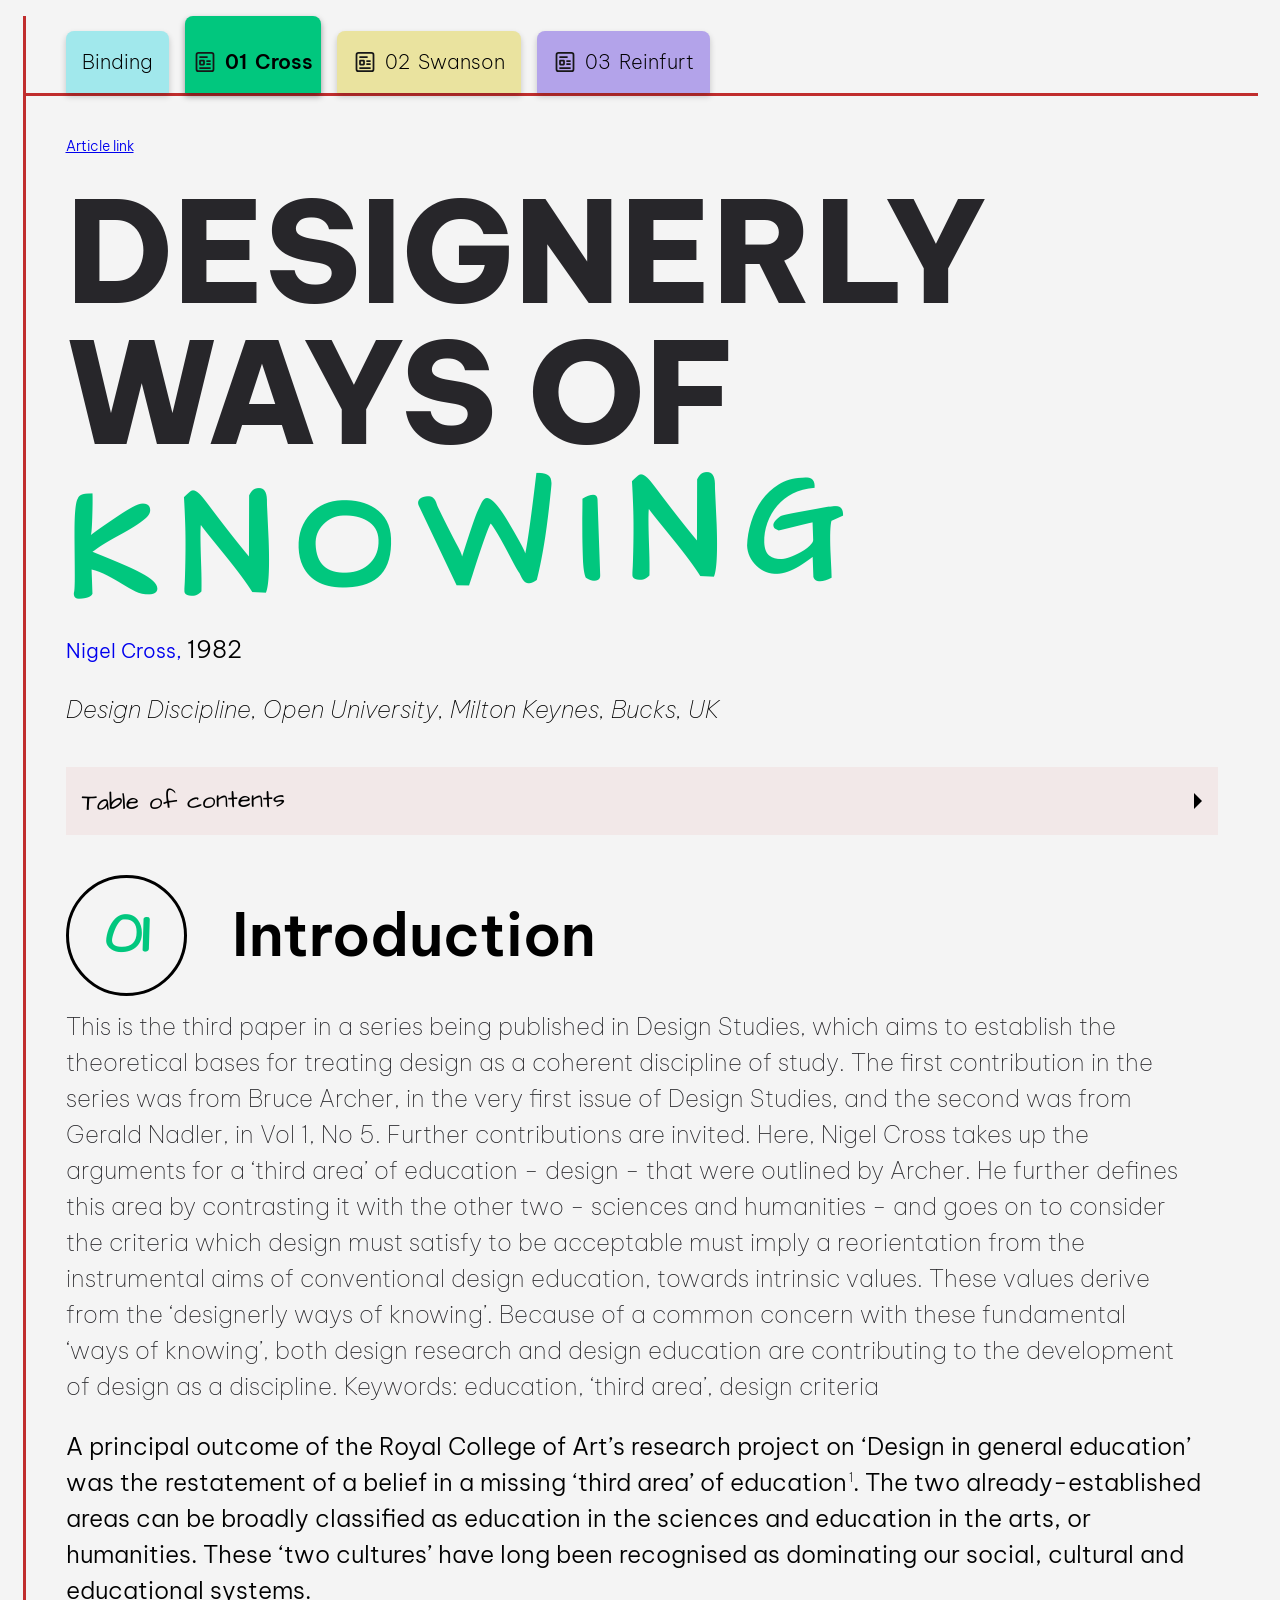
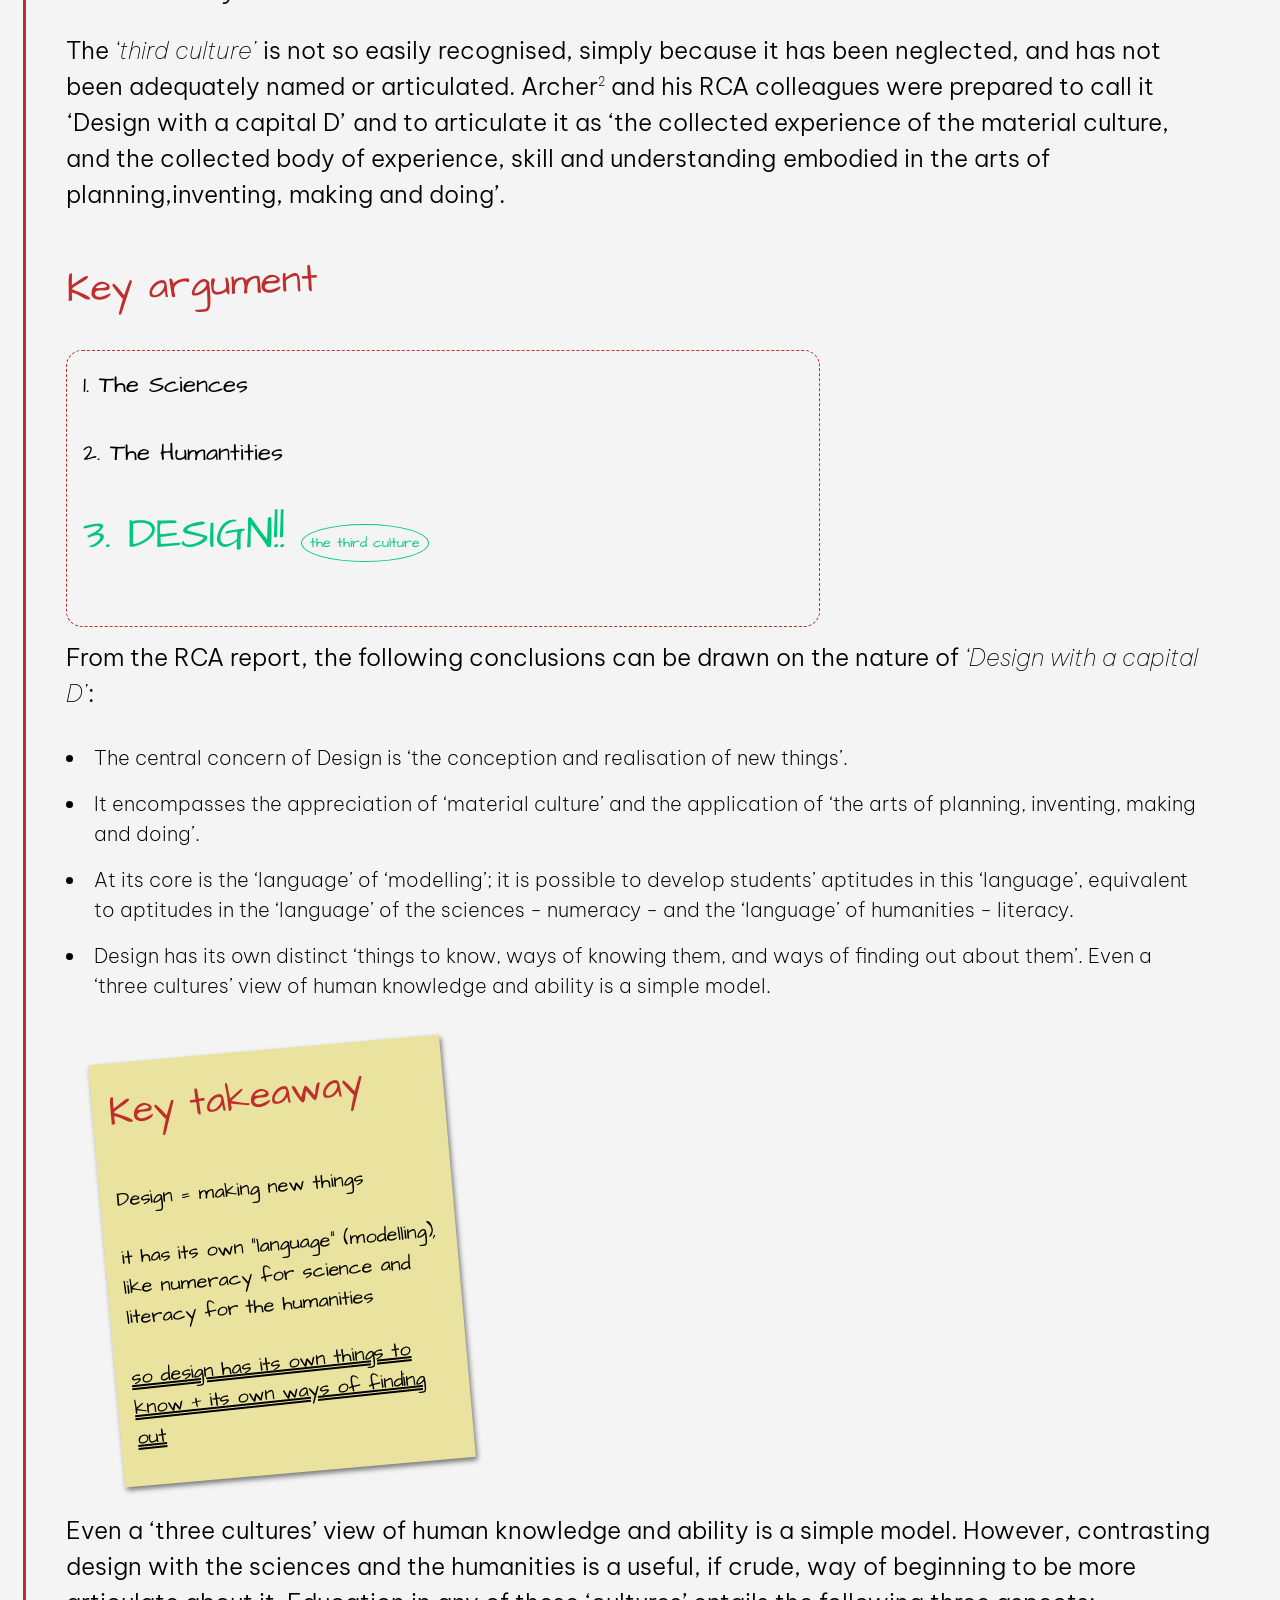
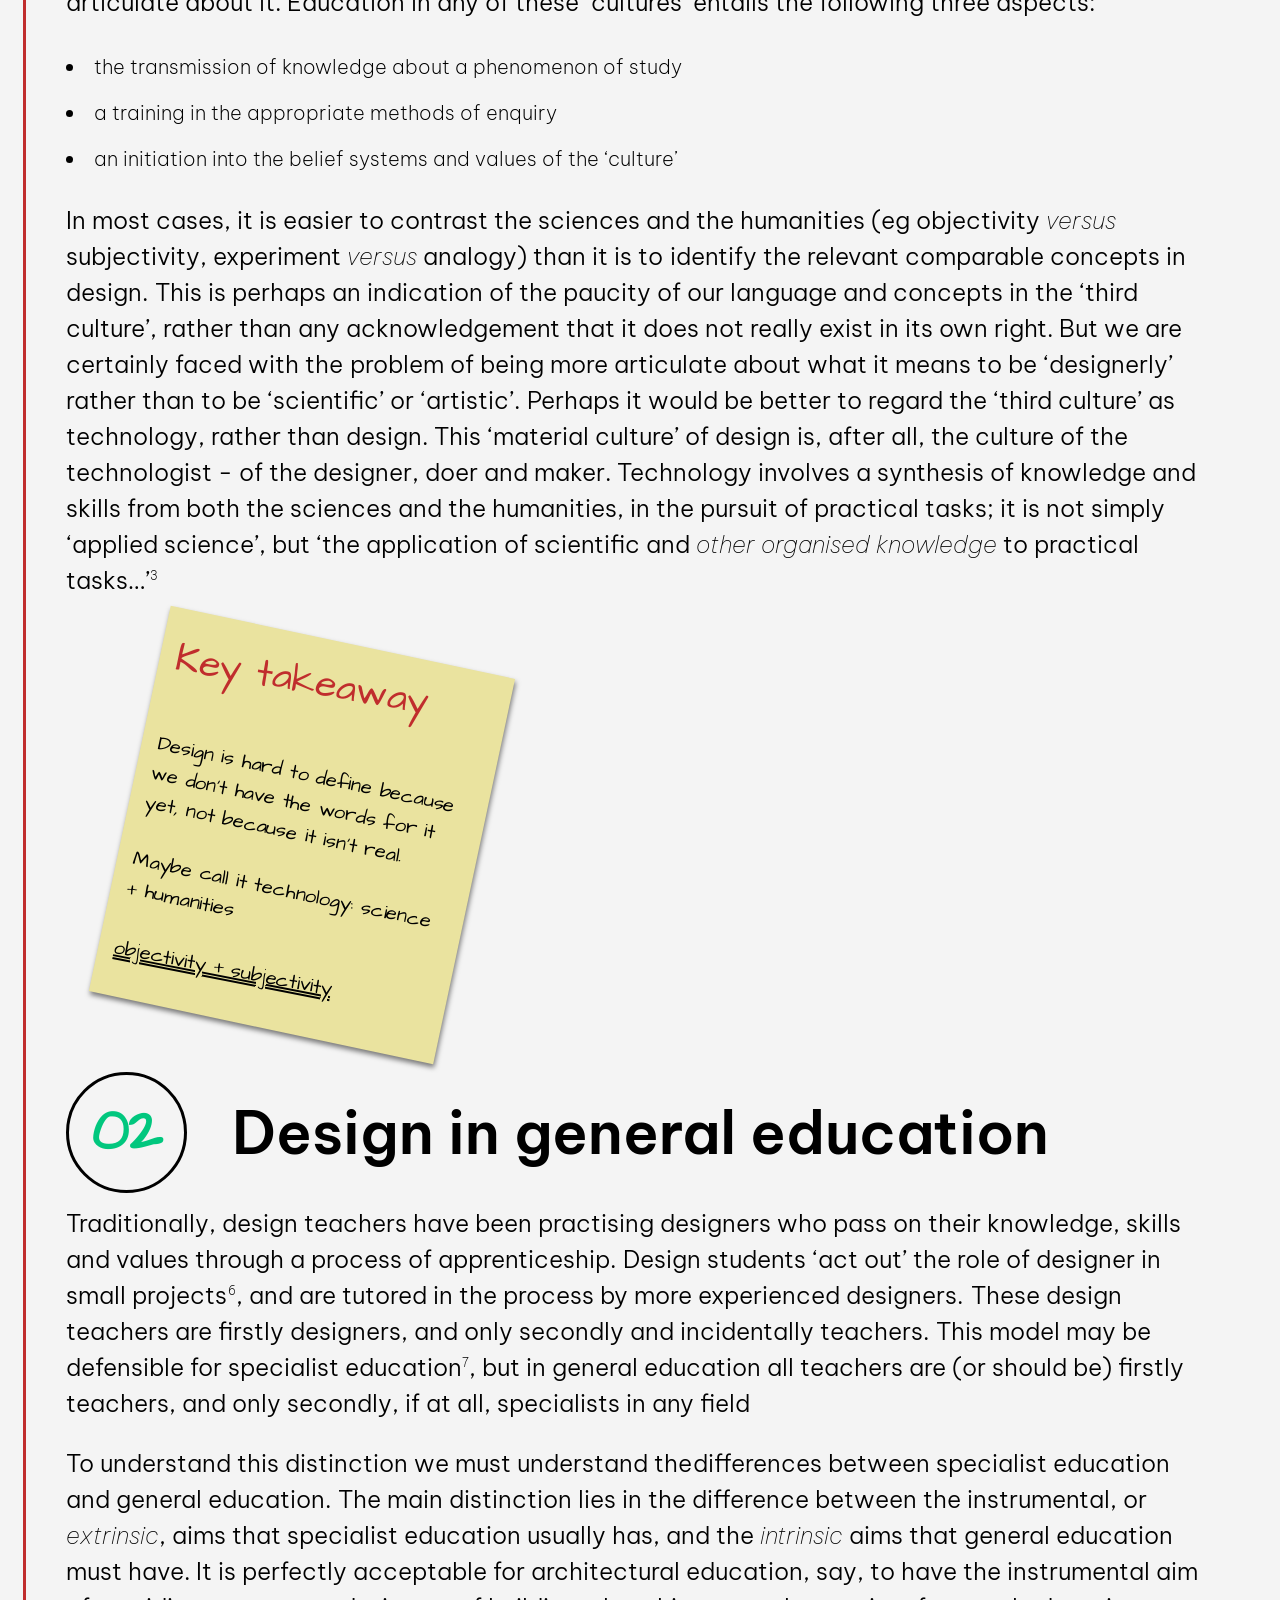
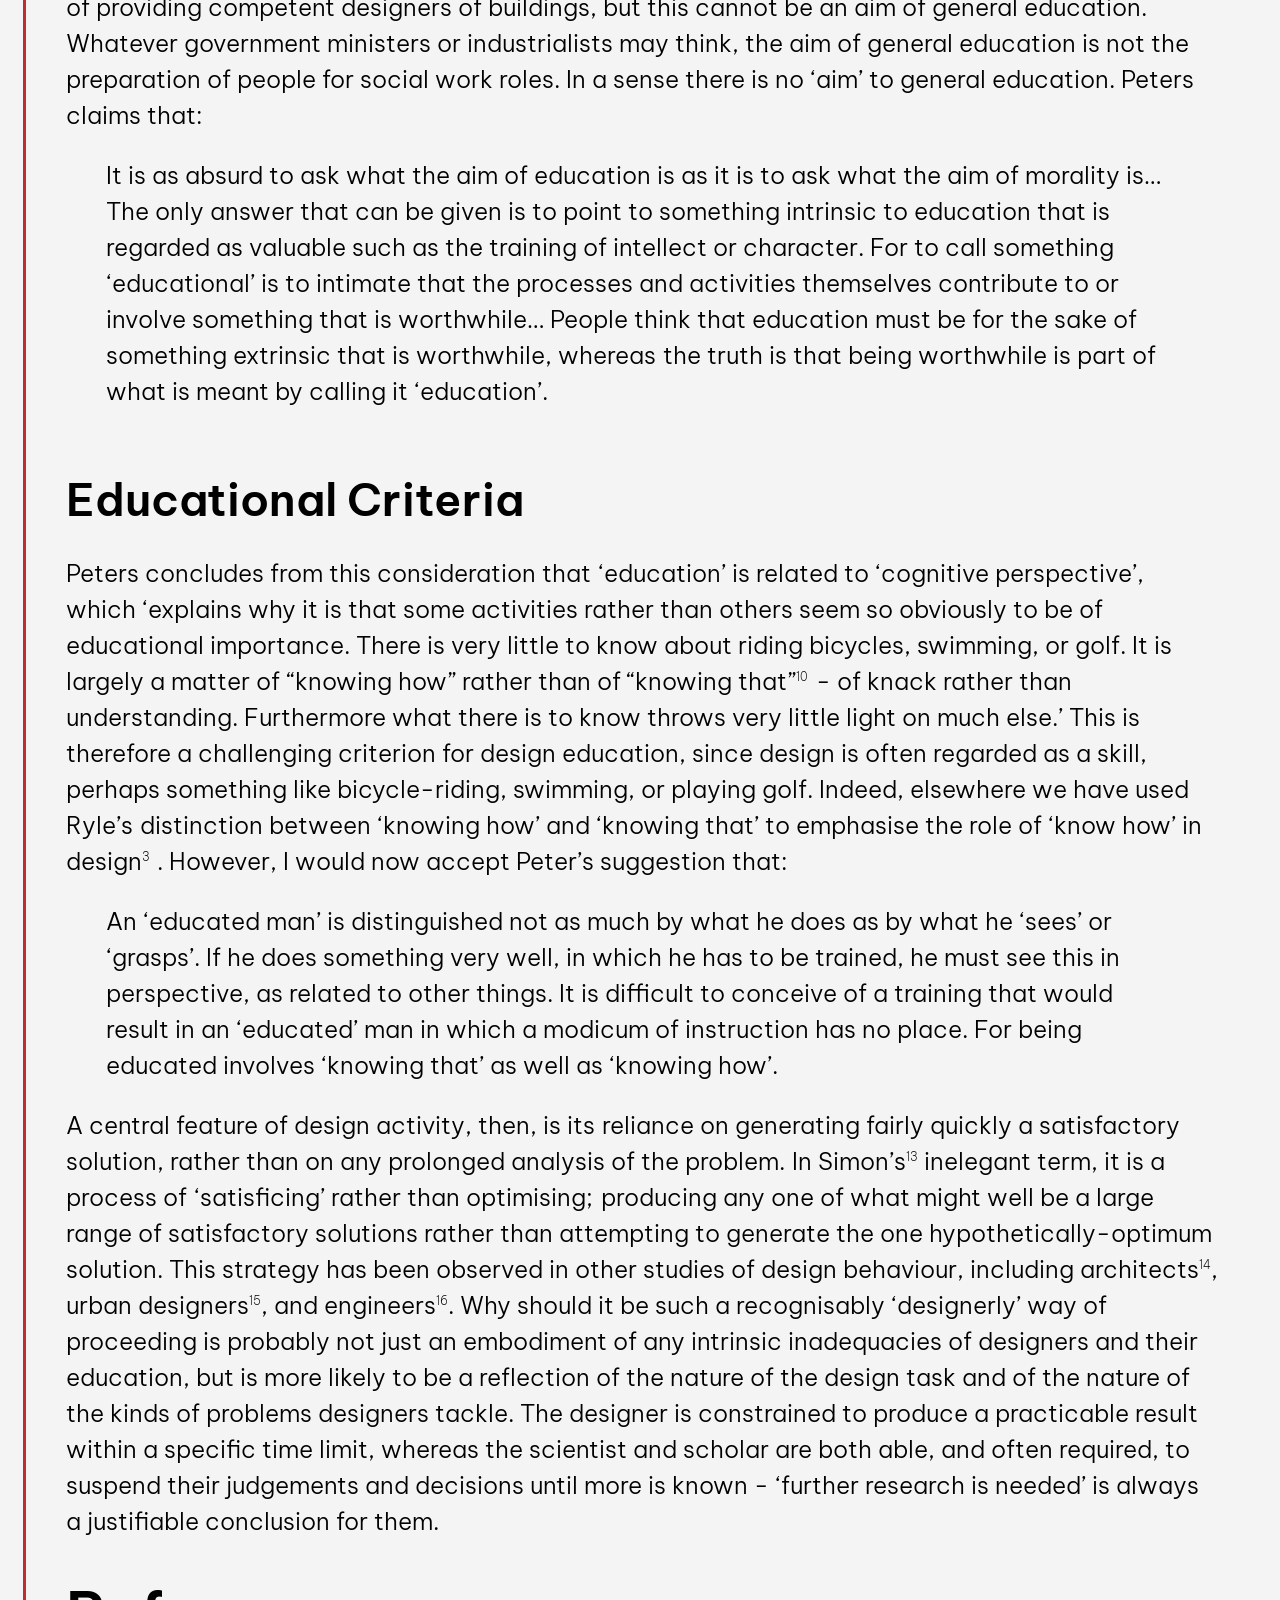
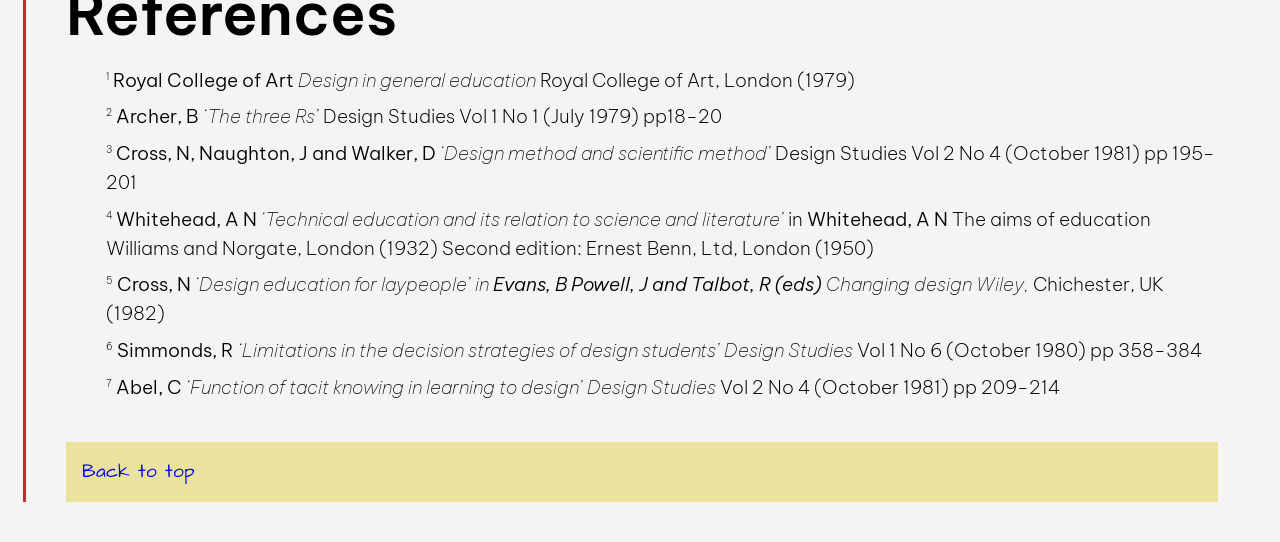
==== a1-cross/index.html @ 9b175c78 "Added various angles of stickynotes" ====
<!DOCTYPE html>
<html>
	<head>
		<title>My direction 1 sketch</title>
		<meta charset="UTF-8">
		<meta name="viewport" content="width=device-width, initial-scale=1">
		<style>
			@import '../styles/reset.css' layer(reset);
			@import '../styles/common.css' layer(common);
			@import 'style.css' layer(page);
		</style>

		<link rel="preconnect" href="https://fonts.googleapis.com">
		<link rel="preconnect" href="https://fonts.gstatic.com" crossorigin>
		<link href="https://fonts.googleapis.com/css2?family=Annie+Use+Your+Telescope&family=Anton&family=Architects+Daughter&family=Be+Vietnam+Pro:ital,wght@0,100;0,200;0,300;0,400;0,500;0,600;0,700;0,800;0,900;1,100;1,200;1,300;1,400;1,500;1,600;1,700;1,800;1,900&family=Bricolage+Grotesque:opsz,wght@12..96,200..800&family=DM+Sans:ital,opsz,wght@0,9..40,100..1000;1,9..40,100..1000&family=Fjalla+One&family=Jost:ital,wght@0,100..900;1,100..900&family=Kalam:wght@300;400;700&family=Lora:ital,wght@0,400..700;1,400..700&family=Merriweather:ital,opsz,wght@0,18..144,300..900;1,18..144,300..900&family=Montserrat:ital,wght@0,100..900;1,100..900&family=Oswald:wght@200..700&family=Permanent+Marker&family=Playwrite+CU+Guides&family=Raleway:ital,wght@0,100..900;1,100..900&family=Roboto+Condensed:ital,wght@0,100..900;1,100..900&family=Roboto:ital,wght@0,100..900;1,100..900&display=swap" rel="stylesheet">
	</head>
	<body>
		<div class="holes">
			<span class="oval"></span>
			<span></span>
			<span></span>
			<span></span>
			<span></span>
			<span class="oval"></span>
			<span></span>
			<span></span>
			<span></span>
			<span></span>
			<span class="oval"></span>
			<span></span>
			<span></span>
			<span></span>
			<span></span>
			<span class="oval"></span>
			<span></span>
			<span></span>
			<span></span>
			<span></span>
			<span class="oval"></span>
			<span></span>
			<span></span>
			<span></span>
			<span></span>
			<span class="oval"></span>
			<span></span>
			<span></span>
			<span></span>
			<span></span>
			<span class="oval"></span>
		</div>
		<nav class="articles">
			<ol>
				<li>
					<a href="../index.html" class="home-tab">Binding</a>
				</li>
				<li>
					<a href="../a1-cross/index.html" class="current">
						<img class="icon" src="images/article.svg">
						<span class="tab-number">01</span>
						<span class="tab-author">Cross</span>
					</a>
				</li>
				<li>
					<a href="../a2-swanson/index.html">
						<img class="icon" src="images/article.svg">
						<span class="tab-number">02</span>
						<span class="tab-author">Swanson</span>
					</a>
				</li>
				<li>
					<a href="../a3-reinfurt/index.html">
						<img class="icon" src="images/article.svg">
						<span class="tab-number">03</span>
						<span class="tab-author">Reinfurt</span>
					</a>
				</li>
			</ol>
		</nav>
				<p>
					<a href="https://readings.design/PDF/cross_1982_designerlywaysofknowing.pdf" class="article">Article link</a>
				</p>

		<article>
			<header>
				<h1>Designerly ways of <span>knowing</span></h1>
				<hgroup>
					<p>
						<a href="https://en.wikipedia.org/wiki/Nigel_Cross" class="author"> Nigel Cross, </a>
						<time datetime="1982">1982</time>
					</p>
					<p>
						<cite class="title">Design Discipline, Open University, Milton Keynes, Bucks, UK</cite>
					</p>
				</hgroup>
			</header>
			<nav>
				<details>
					<summary>
						<p class="tableofcontents">Table of contents</p> <span class="triangle"> </span>
					</summary>
					<ol class="toc">
						<li>
							<li><a href="#introduction">Introduction</a></li>
							<li><a href="#general-education">Design in general education</a></li>
							<li><a href="#knowing">Designerly ways of knowing</a></li>
							<li><a href="#intrinsic">Intrinsic values of design education</a></li>
							<li><a href="#discipline">Designerly as a discipline</a></li>
						</li>
					</ol>
				</details>
			</nav>
			<main>
				<section>
					<div class="section-header">
						<span class="section-number">01</span>
						<h2 id="introduction" >Introduction</h2>
					</div>
						<p class="prologue">This is the third paper in a series being published in Design Studies, which aims to establish the theoretical bases for treating design as a coherent discipline of study. The first contribution in the series was from Bruce Archer, in the very first issue of Design Studies, and the second was from Gerald Nadler, in Vol 1, No 5. Further contributions are invited. Here, Nigel Cross takes up the arguments for a ‘third area’ of education - design - that were outlined by Archer. He further defines this area by contrasting it with the other two - sciences and humanities - and goes on to consider the criteria which design must satisfy to be acceptable must imply a reorientation from the instrumental aims of conventional design education, towards intrinsic values. These values derive from the ‘designerly ways of knowing’. Because of a common concern with these fundamental ‘ways of knowing’, both design research and design education are contributing to the development of design as a discipline. Keywords: education, ‘third area’, design criteria</p>
				</section>
				<section>
					<p>A principal outcome of the Royal College of Art’s research project on ‘Design in general education’ was the <mark>restatement of a belief in a missing ‘third area’ of education</mark><sup>1</sup>. The two already-established areas can be broadly classified as education in the sciences and education in the arts, or humanities. These ‘two cultures’ have long been recognised as dominating our social, cultural and educational systems.</p>
					<p>The <em>‘third culture’</em> is not so easily recognised, simply because it has been neglected, and has not been adequately named or articulated. Archer<sup>2</sup> and his RCA colleagues were prepared to call it <mark>‘Design with a capital D’ </mark> and to articulate it as ‘the collected experience of the material culture, and the collected body of experience, skill and understanding <mark>embodied in the arts of planning,inventing, making and doing’.</mark></p>
				</section>
				<section>
					<div class="key-argument">
						<p class="note">Key argument</p>
						<div class="note-content">
							<p>1. The Sciences</p>
							<p>2. The Humantities</p>
							<p class="design">3. DESIGN!!<span class="third">the third culture</span></p>
						</div>
					</div>
				</section>
				<section>
					<p>From the RCA report, the following conclusions can be drawn on the nature of <em>‘Design with a capital D’</em>: </p>
					<ul>
						<li>The central concern of Design is ‘the conception and realisation of new things’.</li>
						<li>It encompasses the appreciation of ‘material culture’ and the application of ‘the arts of planning, inventing, making and doing’. </li>
						<li>At its core is the ‘language’ of ‘modelling’; it is possible to develop students’ aptitudes in this ‘language’, equivalent to aptitudes in the ‘language’ of the sciences - numeracy - and the ‘language’ of humanities - literacy. </li>
						<li>Design has its own distinct ‘things to know, ways of knowing them, and ways of finding out about them’. Even a ‘three cultures’ view of human knowledge and ability is a simple model. </li>
					</ul>
				</section>
				<aside class="sticky-note sticky1">
					<p class="sticky-label">Key takeaway</p>
					<p>Design = making new things</p>
					<p>it has its own “language” <span class="sticky-highlight">(modelling)</span>, like numeracy for science and literacy for the humanities</p>
					<p class="sticky-accent">so design has its own things to know + its own ways of finding out</p>
				</aside>
				<section>
					<p>Even a ‘three cultures’ view of human knowledge and ability is a simple model. However, contrasting design with the sciences and the humanities is a useful, if crude, way of beginning to be more articulate about it. Education in any of these ‘cultures’ entails the following three aspects:</p>
					<ul>
						<li>the transmission of knowledge about a phenomenon of study</li>
						<li>a training in the appropriate methods of enquiry</li>
						<li>an initiation into the belief systems and values of the ‘culture’</li>
					</ul>
				</section>
				<section>
					<p>In most cases, it is easier to contrast the sciences and the humanities (eg objectivity <em>versus</em> subjectivity, experiment <em>versus</em> analogy) than it is to <mark>identify the relevant comparable concepts in design.</mark> This is perhaps an indication of the paucity of our language and concepts in the ‘third culture’, rather than any acknowledgement that it does not really exist in its own right. But we are certainly faced with the <mark>problem of being more articulate about what it means to be ‘designerly’ rather than to be ‘scientific’ or ‘artistic’.</mark> Perhaps it would be better to regard the ‘third culture’ as technology, rather than design. This ‘material culture’ of design is, after all, the culture of the technologist - of the designer, doer and maker. Technology involves a synthesis of knowledge and skills from both the sciences and the humanities, in the pursuit of practical tasks; it is not simply ‘applied science’, but ‘the application of scientific and <em>other organised knowledge</em> to practical tasks…’<sup>3</sup></p>
				</section>
				<aside class="sticky-note sticky2">
					<p class="sticky-label">Key takeaway</p>
					<p>Design is hard to define because we don’t <wbr>have<wbr> the words for it yet, not because it isn’t real.</p>
					<p>Maybe call it <span class="sticky-highlight">technology</span>: science + humanities</p>
					<p class="sticky-accent">objectivity + subjectivity</p>
				</aside>
				<section>
					<div class="section-header">
						<span class="section-number">02</span>
						<h2 id="general-education"> Design in general education </h2>
					</div>
					<p>Traditionally, design teachers have been practising designers who pass on their knowledge, skills and values through a process of apprenticeship. <mark>Design students ‘act out’ the role of designer in small projects</mark><sup>6</sup>, and are tutored in the process by more experienced designers. <mark>These design teachers are firstly designers, and only secondly and incidentally teachers. </mark>This model may be defensible for specialist education<sup>7</sup>, but in general education all teachers are (or should be) firstly teachers, and only secondly, if at all, specialists in any field</p>
				</section>
				<section>
					<p>To understand this distinction we must understand the<mark>differences between specialist education and general education.</mark>  The main distinction lies in the difference between the instrumental, or <em>extrinsic</em>, aims that specialist education usually has, and the <em>intrinsic</em> aims that general education must have. It is perfectly acceptable for architectural education, say, to have the instrumental aim of providing competent designers of buildings, but this cannot be an aim of general education. Whatever government ministers or industrialists may think, the aim of general education is not the preparation of people for social work roles. In a sense there is no ‘aim’ to general education. Peters claims that:</p>
					<blockquote>
							<p>It is as absurd to ask what the aim of education is as it is to ask what the aim of morality is… The only answer that can be given is to point to something intrinsic to education that is regarded as valuable such as the training of intellect or character. For to call something ‘educational’ is to intimate that the processes and activities themselves contribute to or involve something that is worthwhile… People think that education must be for the sake of something extrinsic that is worthwhile, whereas <mark>the truth is that being worthwhile is part of what is meant by calling it ‘education’.</mark></p>
					</blockquote>
				</section>
				<section>
					<div class="section-header">
						<h3> Educational Criteria</h3>
					</div>
					<p>Peters concludes from this consideration that <mark>‘education’ is related to ‘cognitive perspective’, </mark> which ‘explains why it is that some activities rather than others seem so obviously to be of educational importance. There is very little to know about riding bicycles, swimming, or golf. It is largely a matter of <mark>“knowing how” rather than of “knowing that”<sup>10</sup></mark> - of knack rather than understanding. Furthermore what there is to know throws very little light on much else.’ This is therefore a challenging criterion for design education, since design is often regarded as a skill, perhaps something like bicycle-riding, swimming, or playing golf. Indeed, elsewhere we have used Ryle’s <mark>distinction between ‘knowing how’ and ‘knowing that’ to emphasise the role of ‘know how’ in design<sup>3</sup></mark> . However, I would now accept Peter’s suggestion that: </p>
					<blockquote>
						<p>An ‘educated man’ is distinguished not as much by what he does as by what he ‘sees’ or ‘grasps’. If he does something very well, in which he has to be trained, he must see this in perspective, as related to other things. It is difficult to conceive of a training that would result in an ‘educated’ man in which a modicum of instruction has no place. For being educated involves ‘knowing that’ as well as ‘knowing how’.</p>
					</blockquote>
				</section>
				<section>
					<p> A central feature of design activity, then, is its <mark>reliance on generating fairly quickly a satisfactory solution, rather than on any prolonged analysis of the problem.</mark> In Simon’s<sup>13</sup> inelegant term, it is a process of <mark> ‘satisficing’ rather than optimising;</mark> producing any one of what might well be a large range of satisfactory solutions rather than attempting to generate the one hypothetically-optimum solution.  This strategy has been observed in other studies of design behaviour, including architects<sup>14</sup>, urban designers<sup>15</sup>, and engineers<sup>16</sup>. Why should it be such a recognisably ‘designerly’ way of proceeding is probably not just an embodiment of any intrinsic inadequacies of designers and their education, but is more likely to be a reflection of the nature of the design task and of the nature of the kinds of problems designers tackle. The designer is constrained to produce a practicable result within a specific time limit, whereas the scientist and scholar are both able, and often required, to suspend their judgements and decisions until more is known - ‘further research is needed’ is always a justifiable conclusion for them.</p>
				</section>
			</main>
				<footer>
					<h2> References</h2>
					<ol>
						<li class="reference">
							<sup>1</sup>
							<span class="author">Royal College of Art</span>
							<cite>Design in general education </cite>Royal College of Art, London (1979)
						</li>
						<li class="reference">
							<sup>2</sup>
							<span class="author">Archer, B </span>
							<cite>‘The three Rs’ </cite> Design Studies Vol 1 No 1 (July 1979) pp18-20
						</li>
						<li class="reference">
							<sup>3</sup>
							<span class="author">Cross, N, Naughton, J and Walker, D</span>
							<cite>‘Design method and scientific method’ </cite> Design Studies Vol 2 No 4 (October 1981) pp 195-201</cite>
						</li>
						<li class="reference">
							<sup>4</sup>
							<span class="author">Whitehead, A N</span>
							<cite> ‘Technical education and its relation to science and literature’ </cite> in <span class="author">Whitehead, A N </span>The aims of education Williams and Norgate, London (1932) Second edition: Ernest Benn, Ltd, London (1950)
						</li>
						<li class="reference">
							<sup>5</sup>
							<span class="author">Cross, N</span>
							<cite>‘Design education for laypeople’ in <span class="author">Evans, B Powell, J and Talbot, R (eds) </span>Changing design Wiley,</cite> Chichester, UK (1982)
						</li>
						<li class="reference">
							<sup>6</sup>
							<span class="author">Simmonds, R</span>
							<cite> ‘Limitations in the decision strategies of design students’ Design Studies</cite> Vol 1 No 6 (October 1980) pp 358-384
						</li>
						<li class="reference">
							<sup>7</sup>
							<span class="author">Abel, C</span>
							<cite>‘Function of tacit knowing in learning to design’ Design Studies</cite> Vol 2 No 4 (October 1981) pp 209-214
						</li>
					</ol>
					<a href="#" id="top">Back to top</a>
				</footer>
		</article>
	</body>
</html>
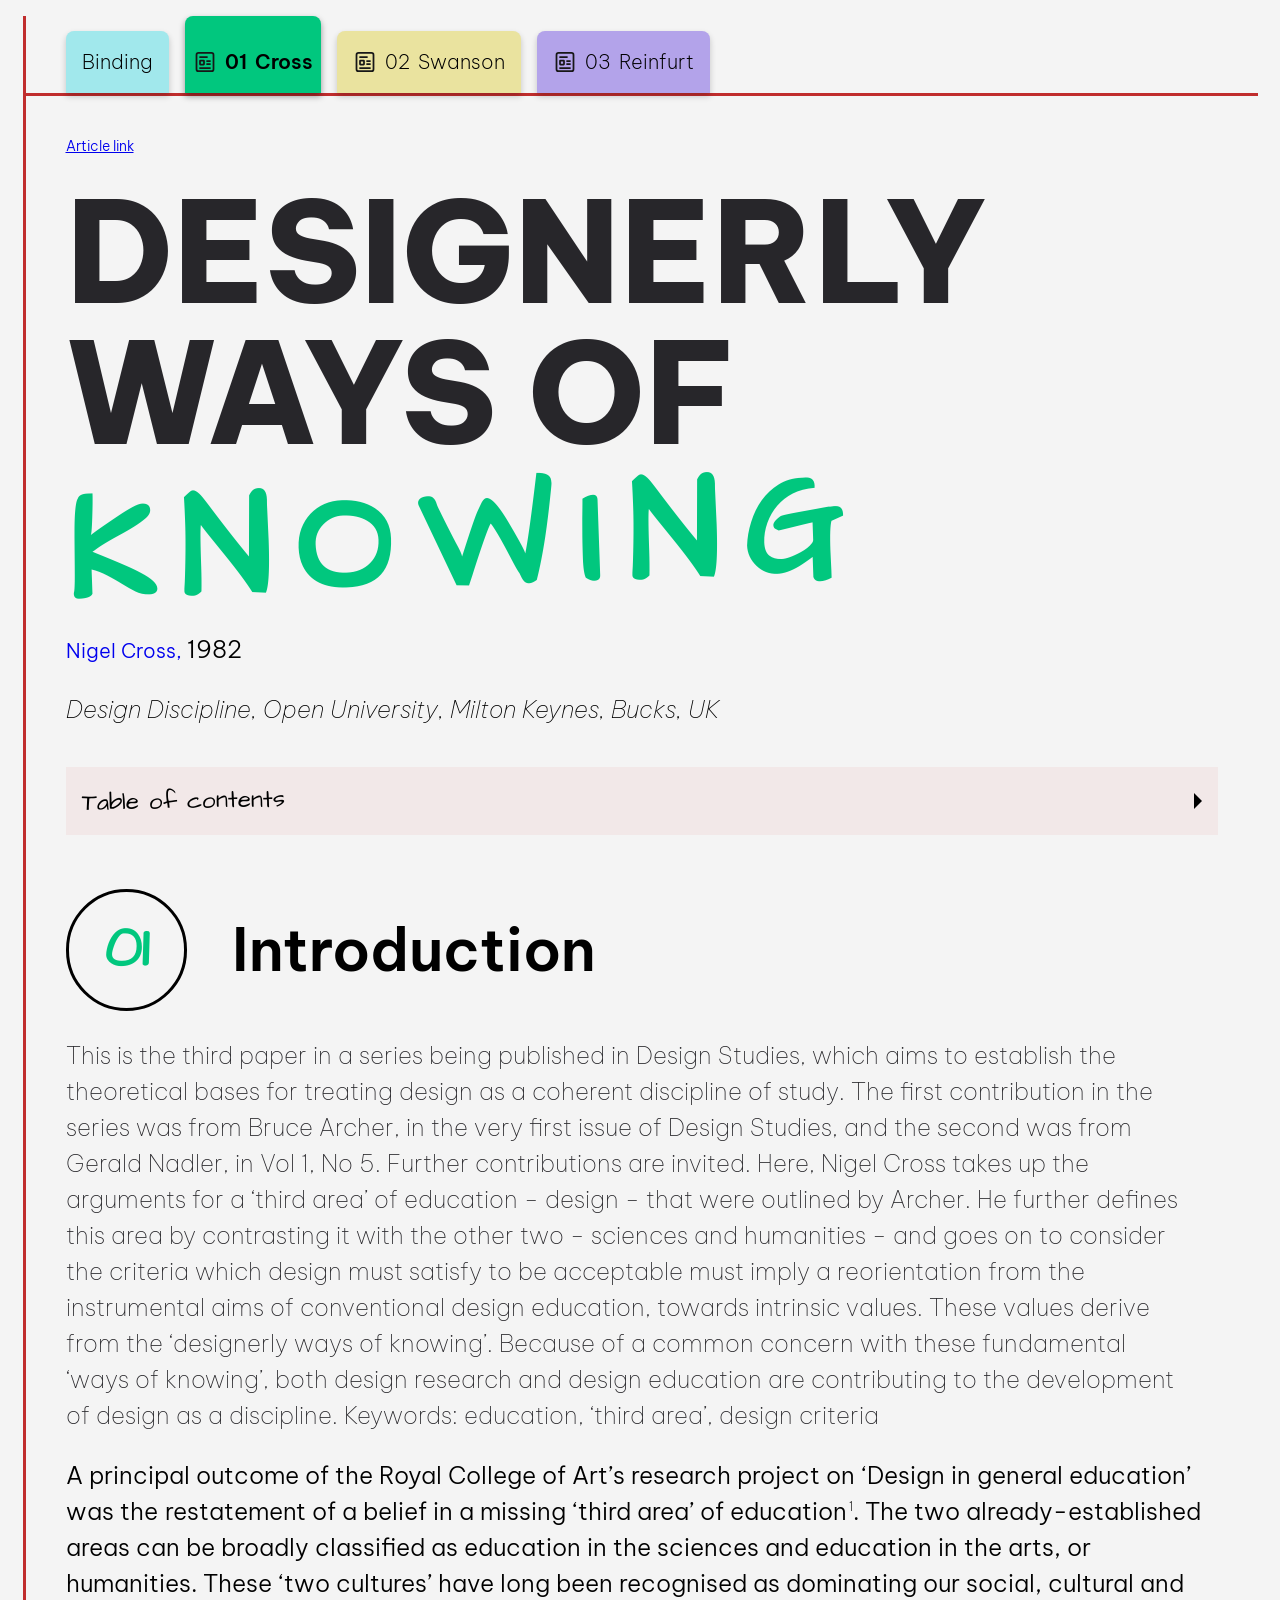
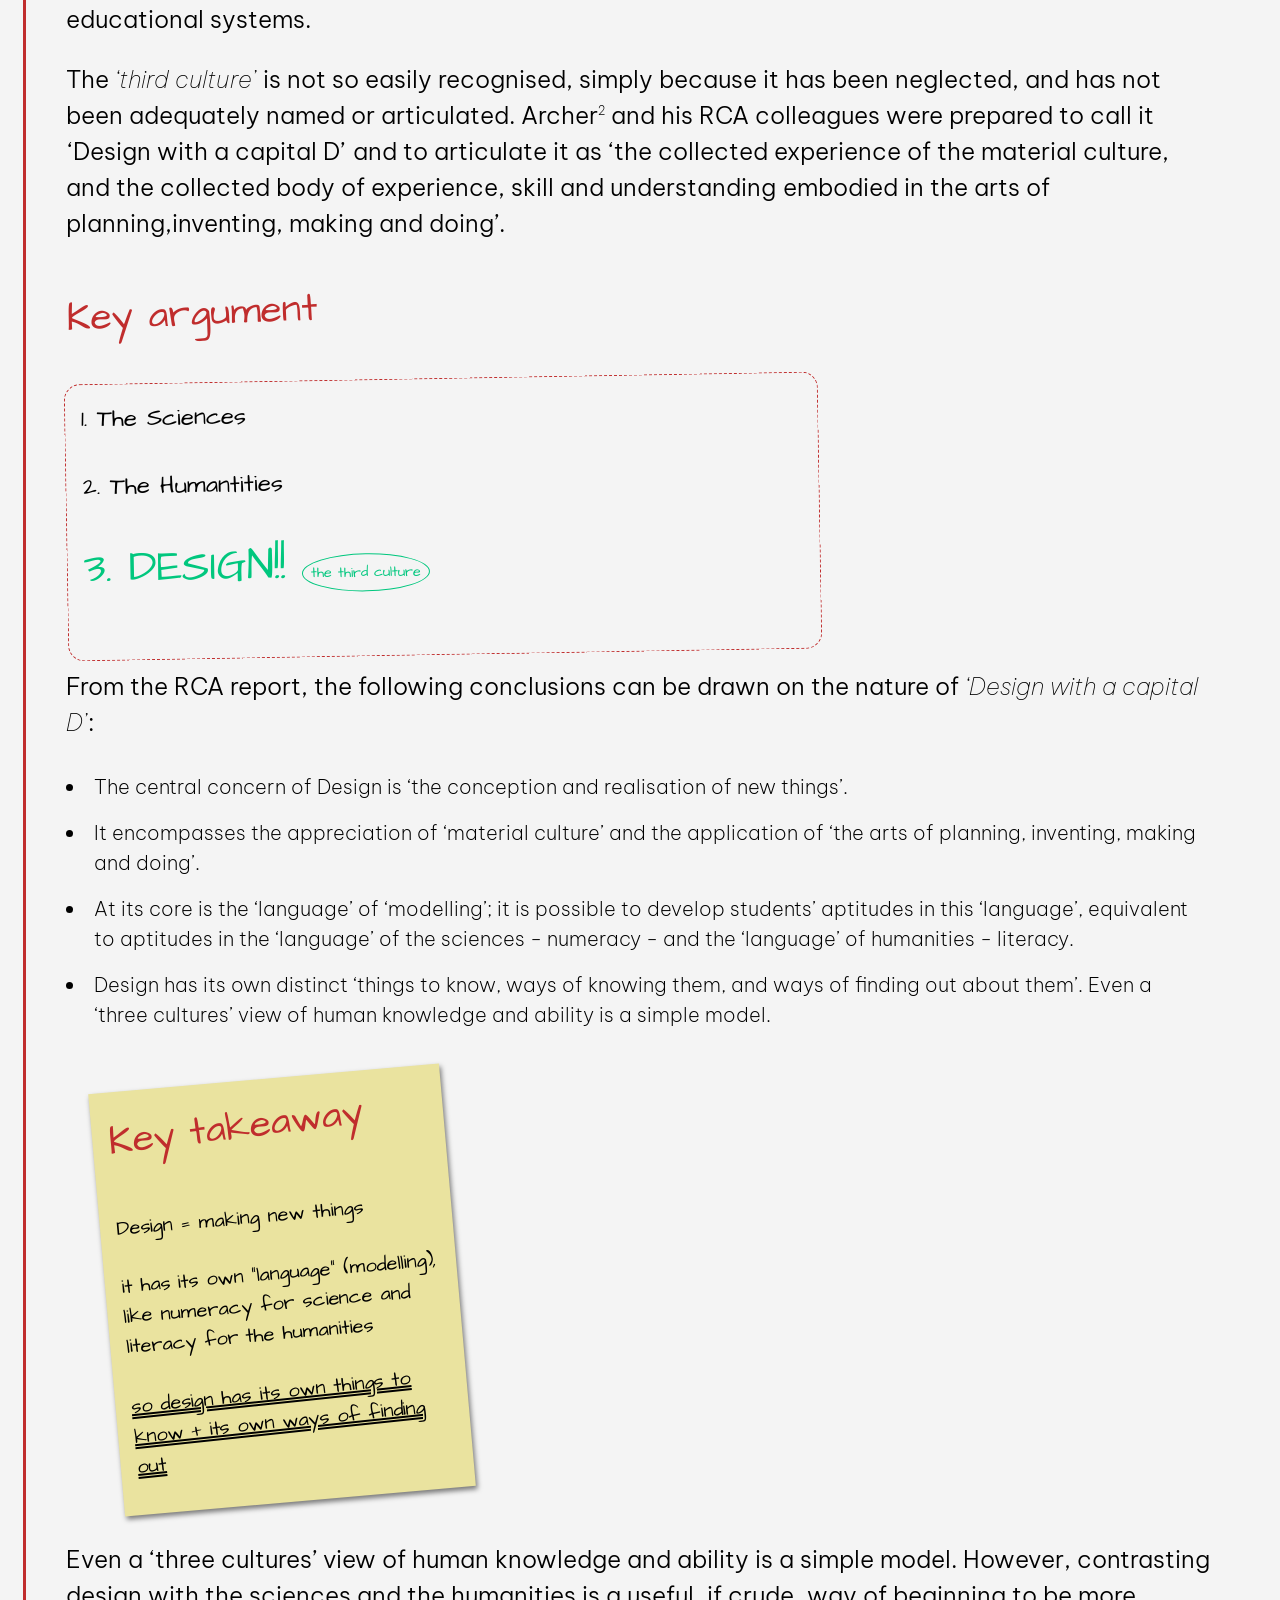
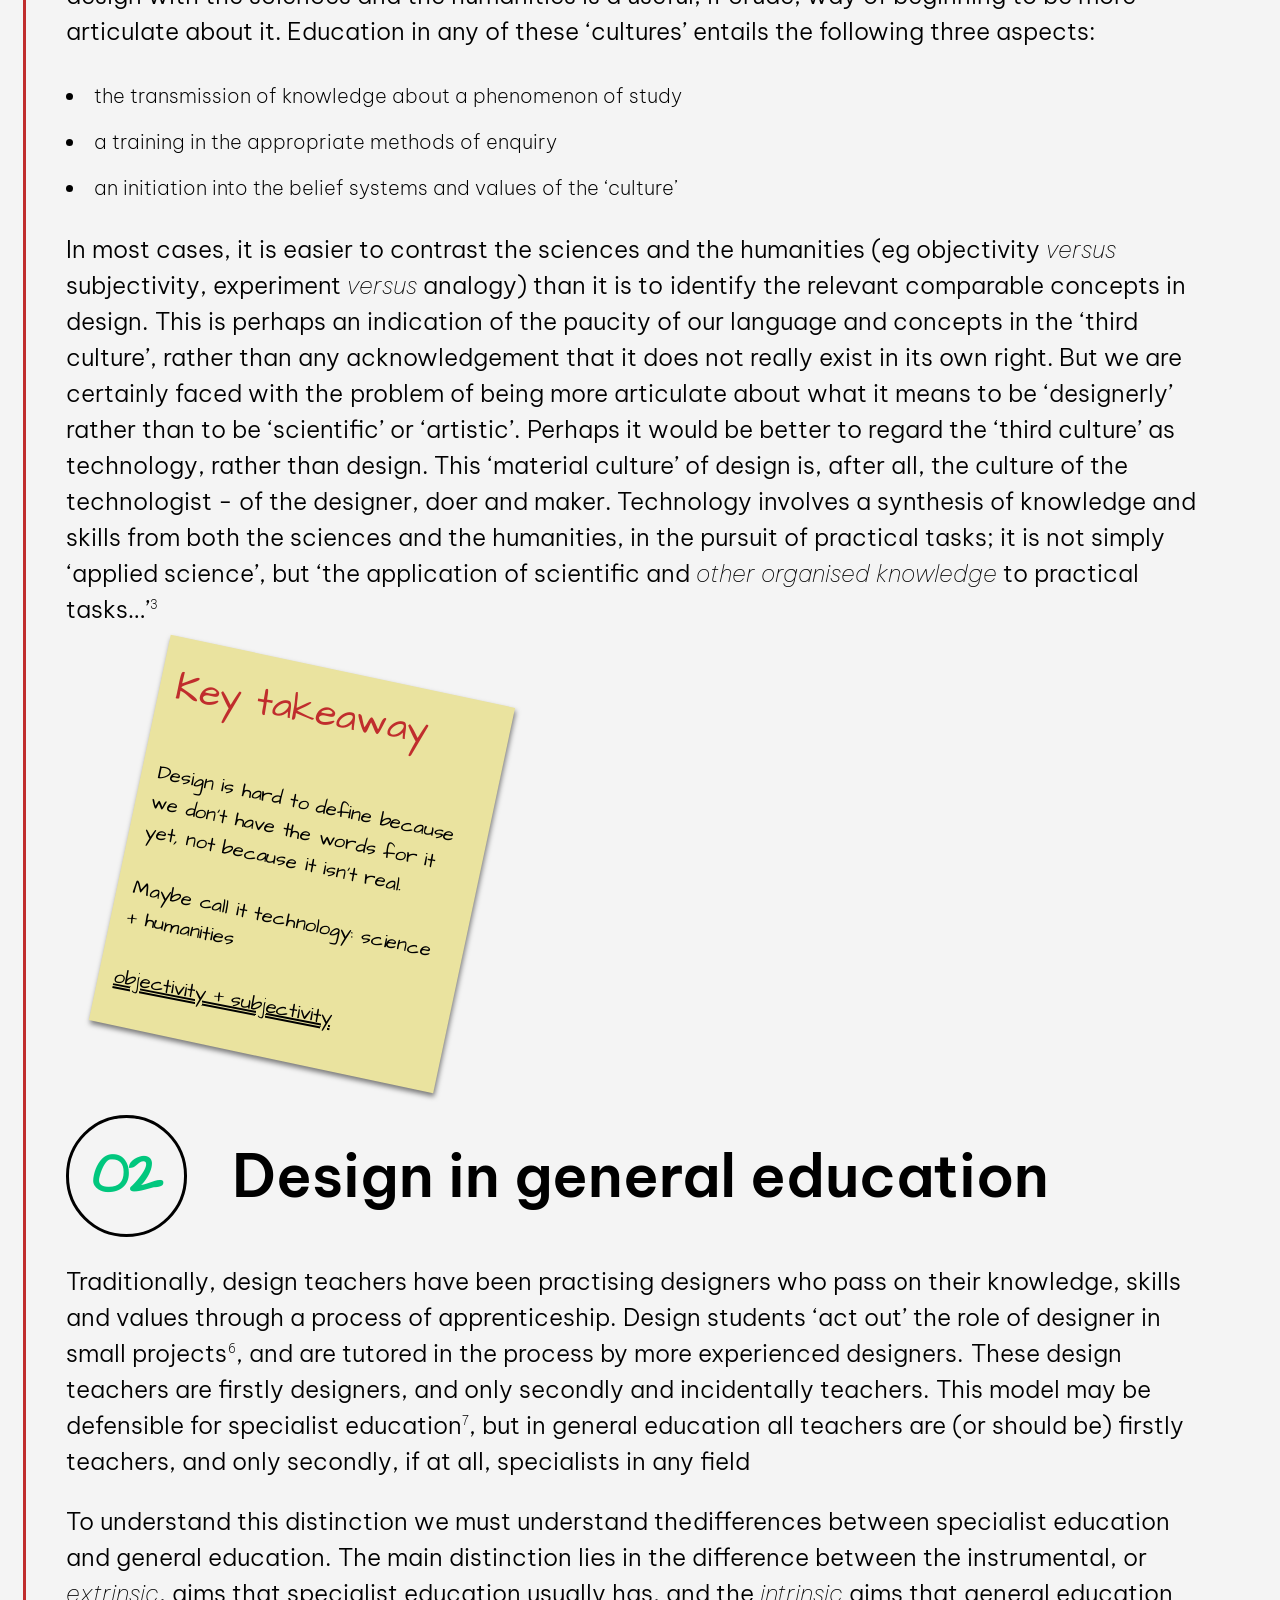
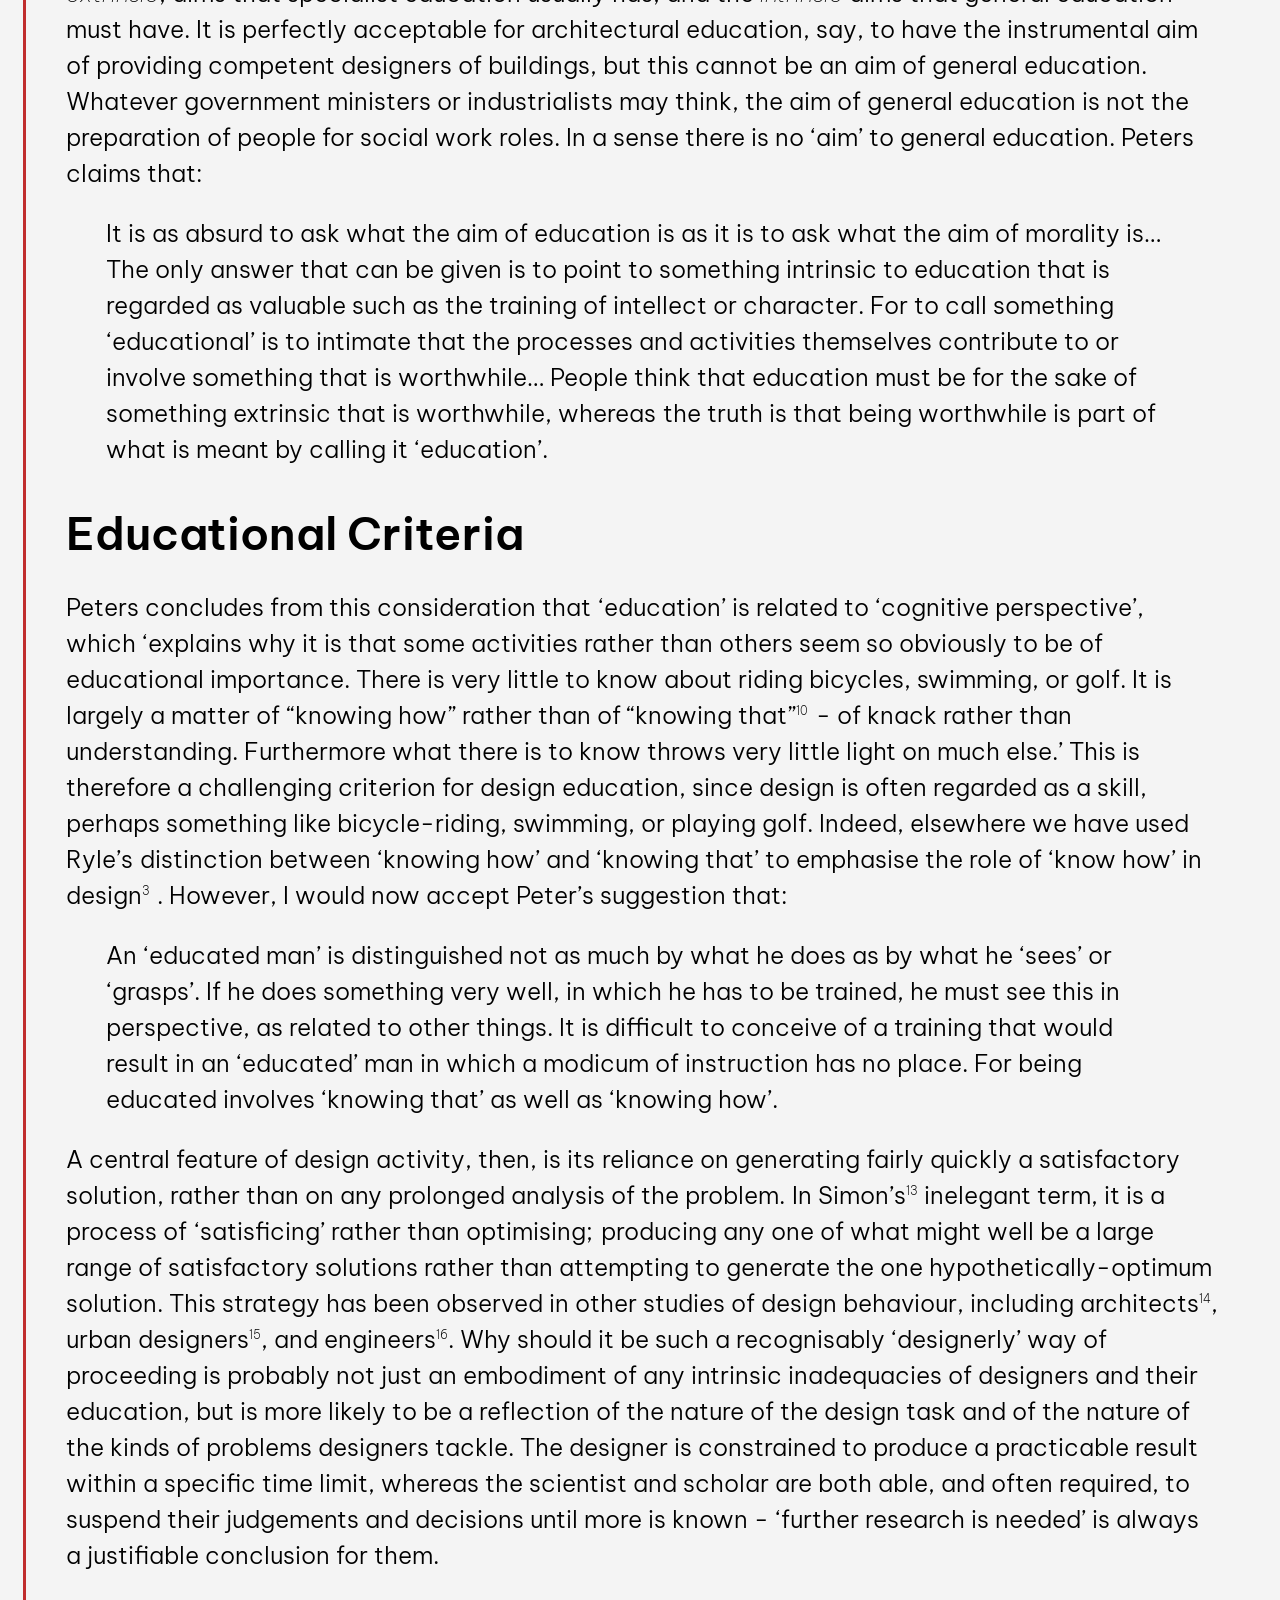
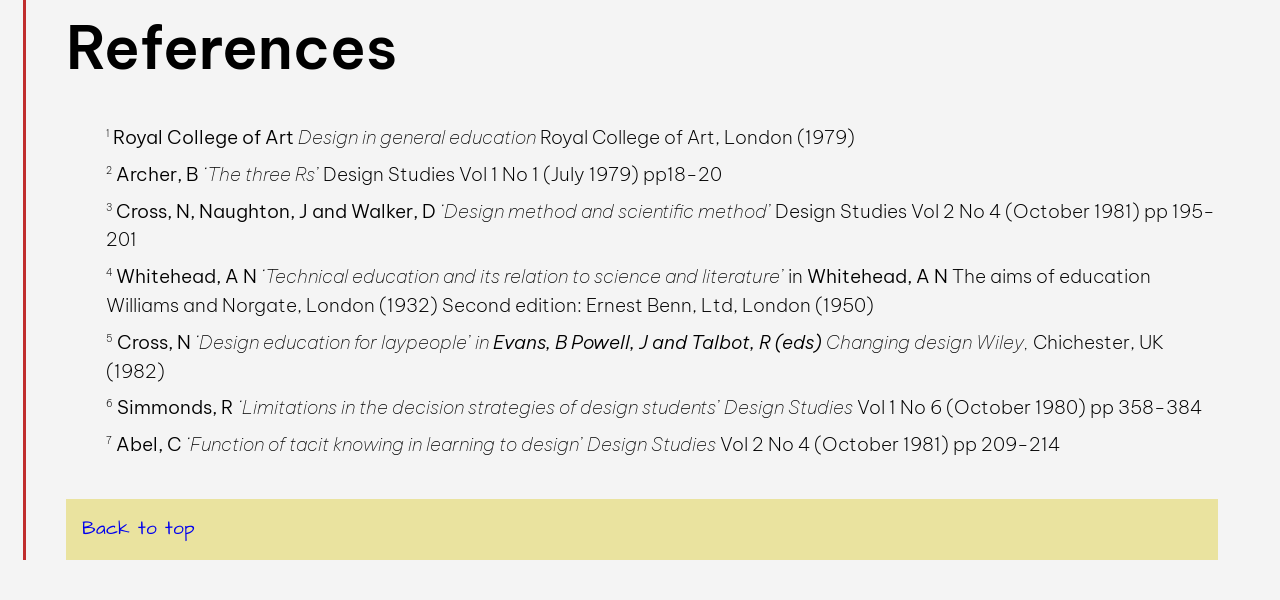
==== commit 9799bfc9: "Added various angles for the key argument boxes Made it look more random" ====
--- a/a1-cross/index.html
+++ b/a1-cross/index.html
@@ -123,8 +123,8 @@
 				</section>
 				<section>
 					<div class="key-argument">
-						<p class="note">Key argument</p>
-						<div class="note-content">
+						<p class="note1">Key argument</p>
+						<div class="note-content1">
 							<p>1. The Sciences</p>
 							<p>2. The Humantities</p>
 							<p class="design">3. DESIGN!!<span class="third">the third culture</span></p>
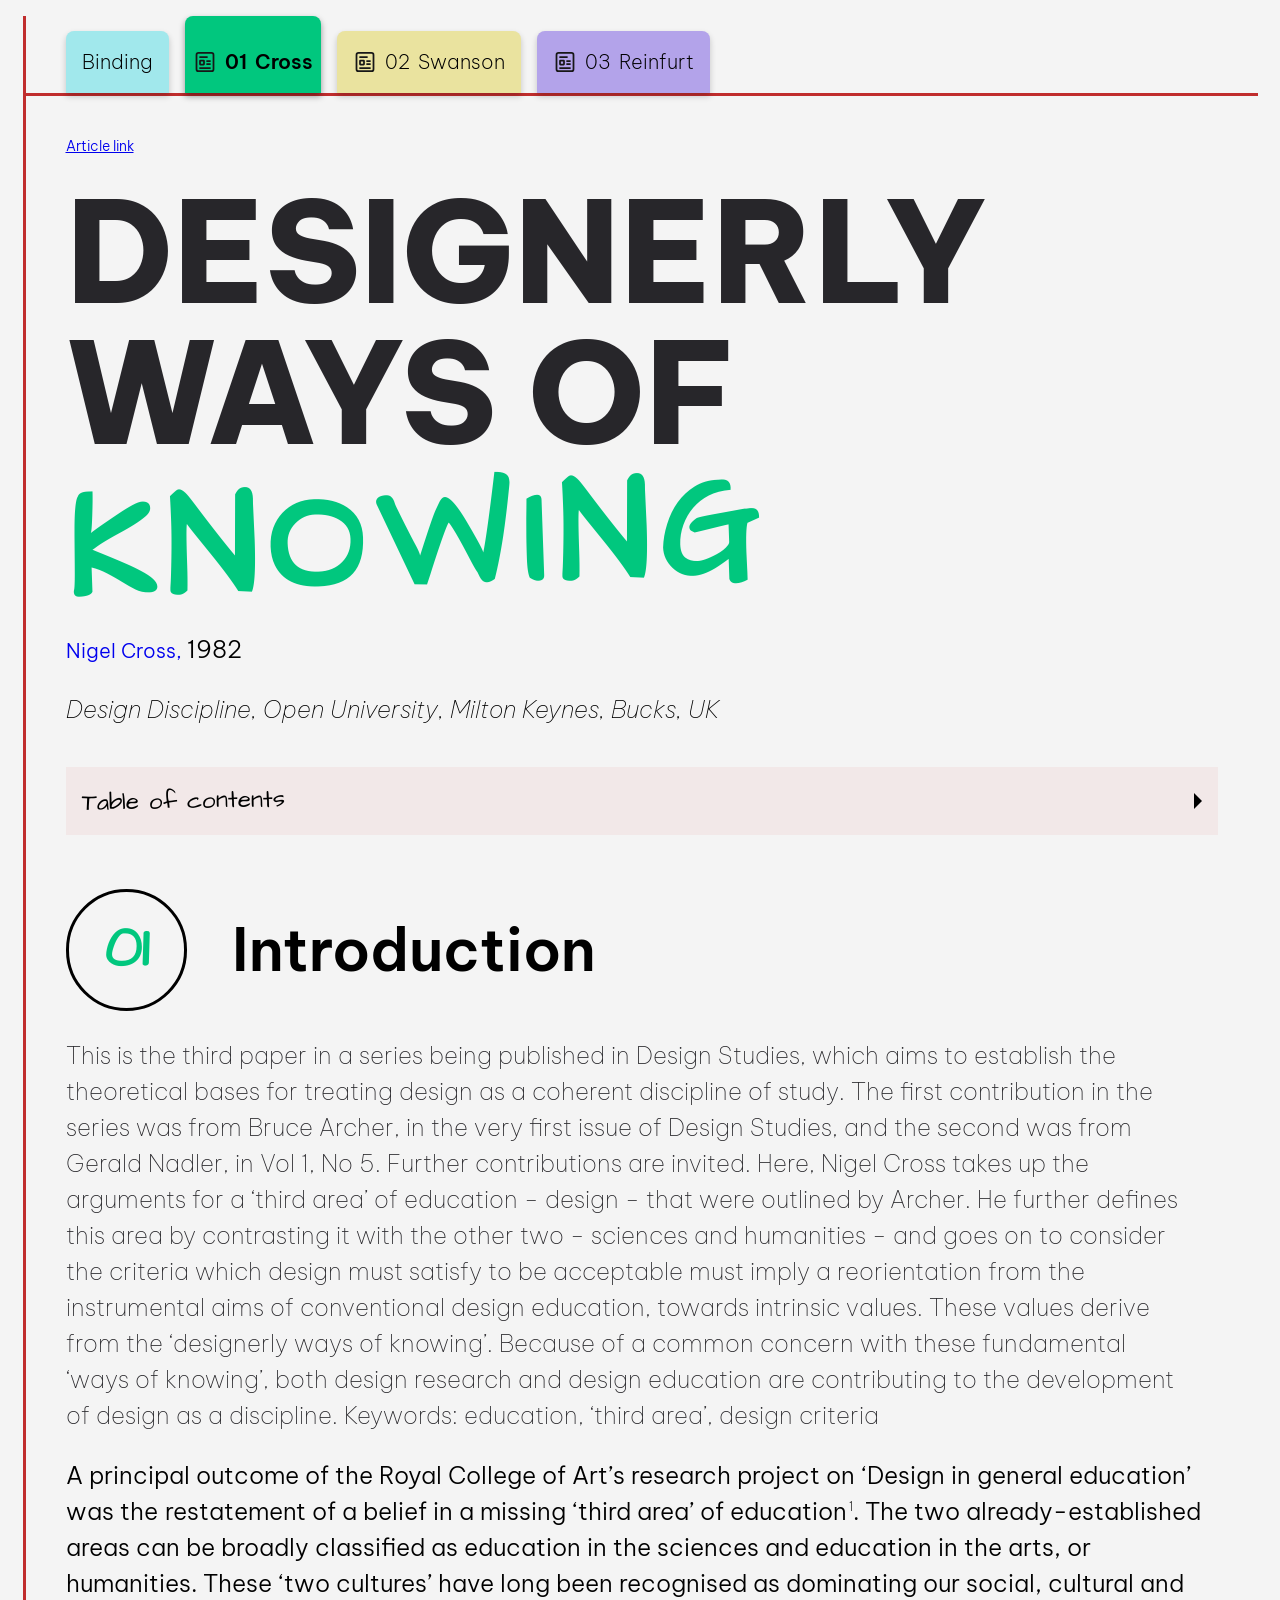
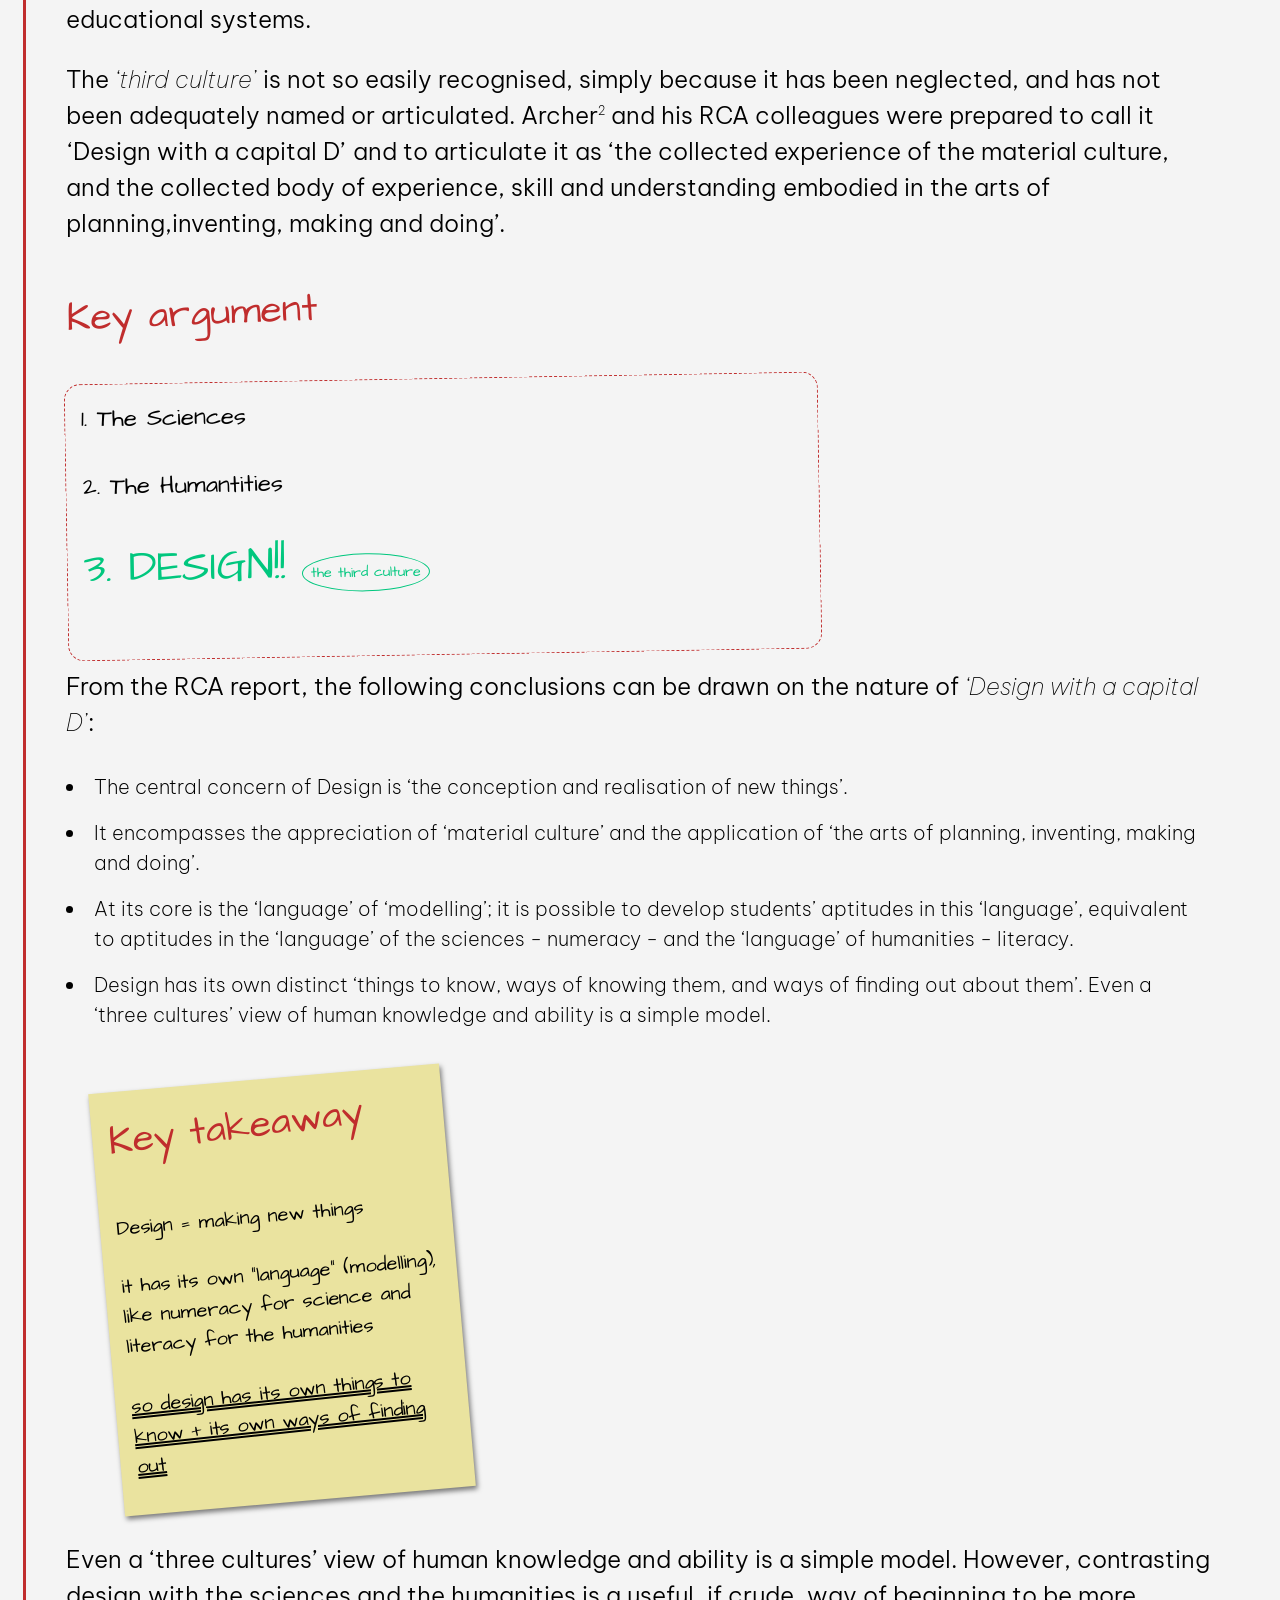
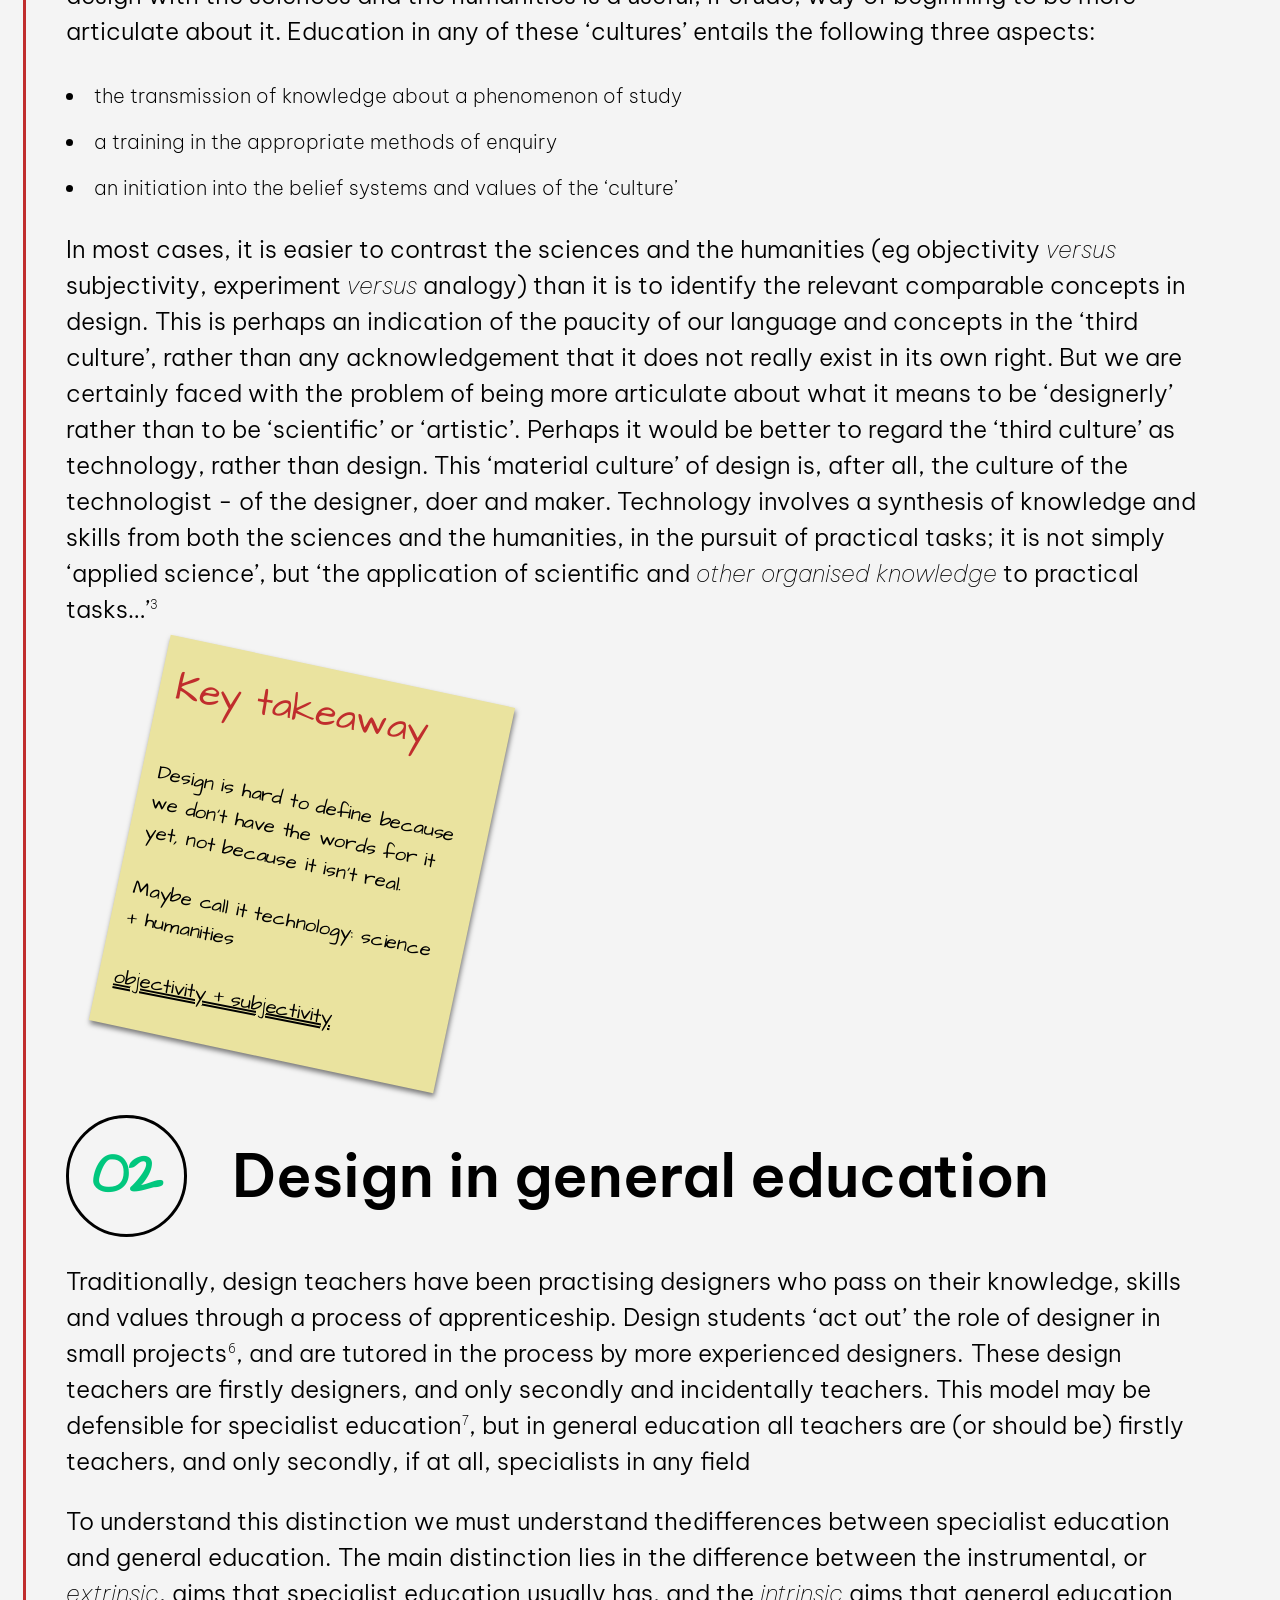
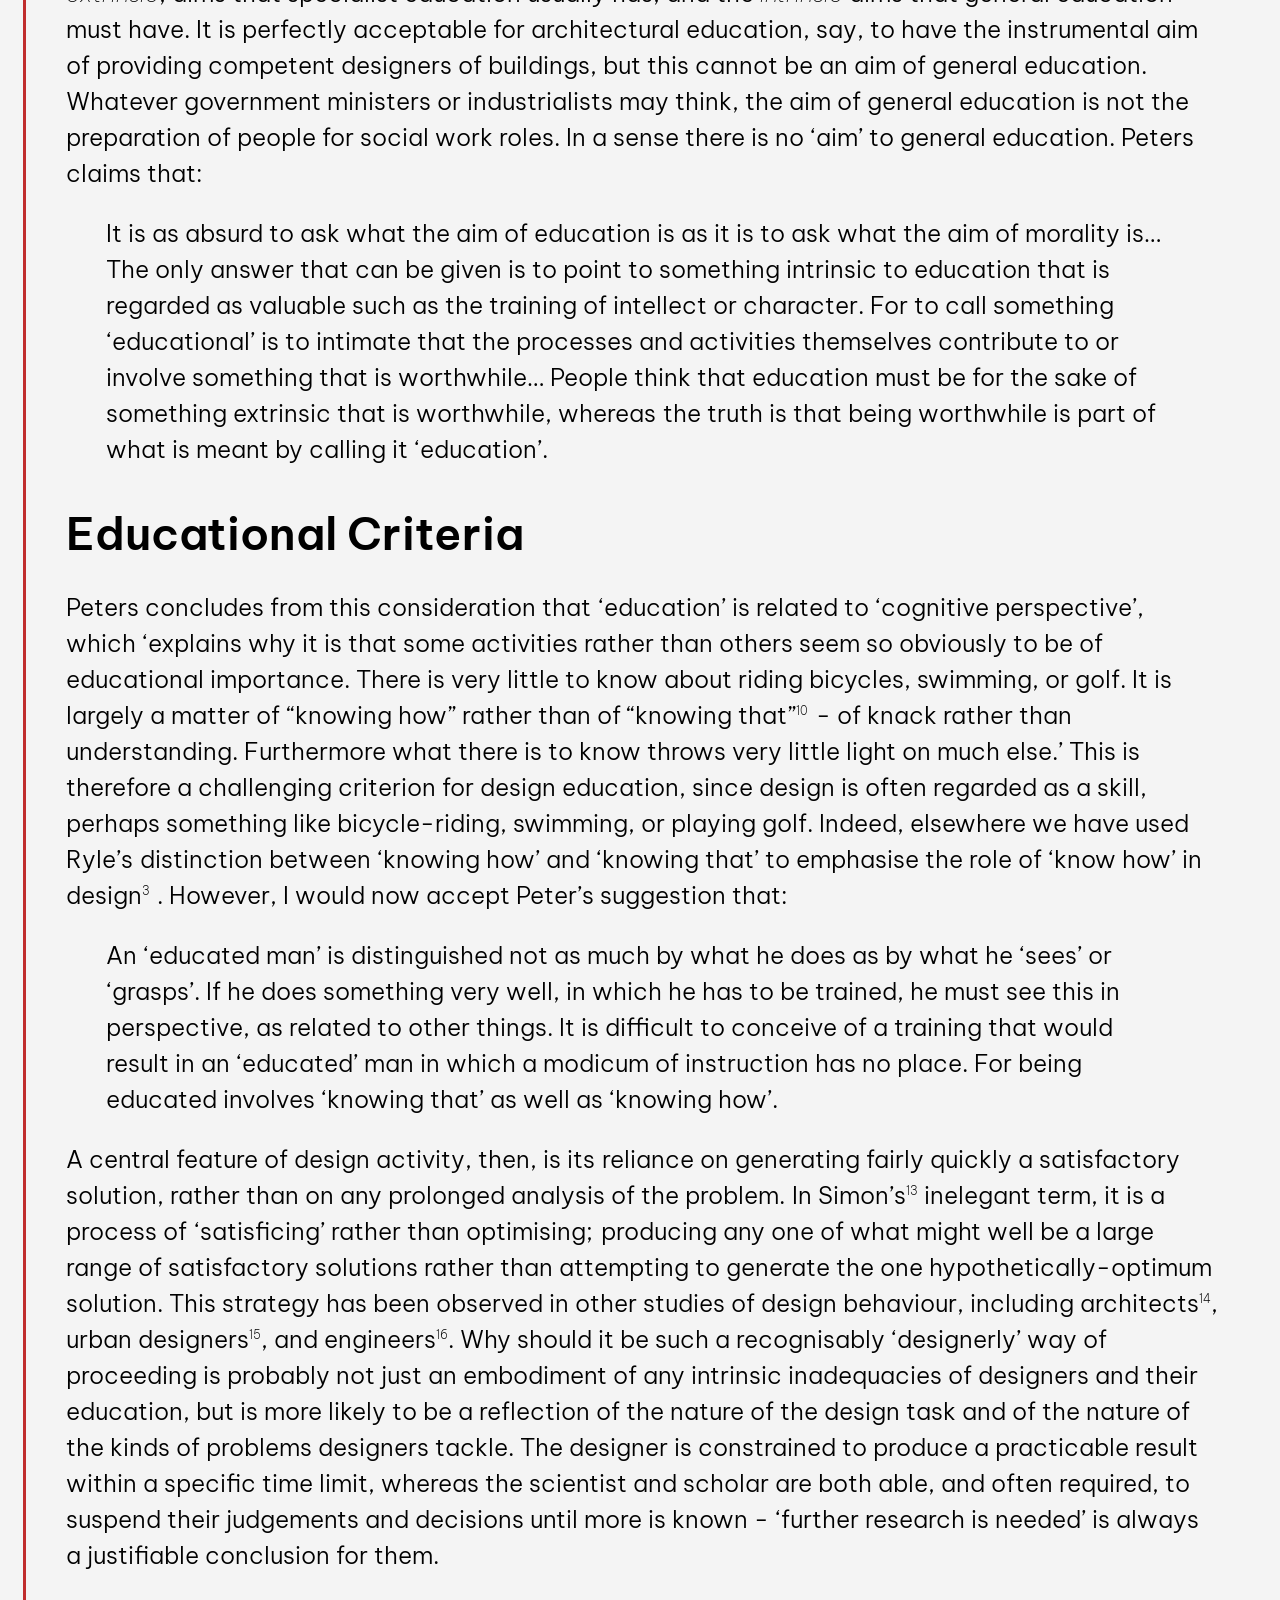
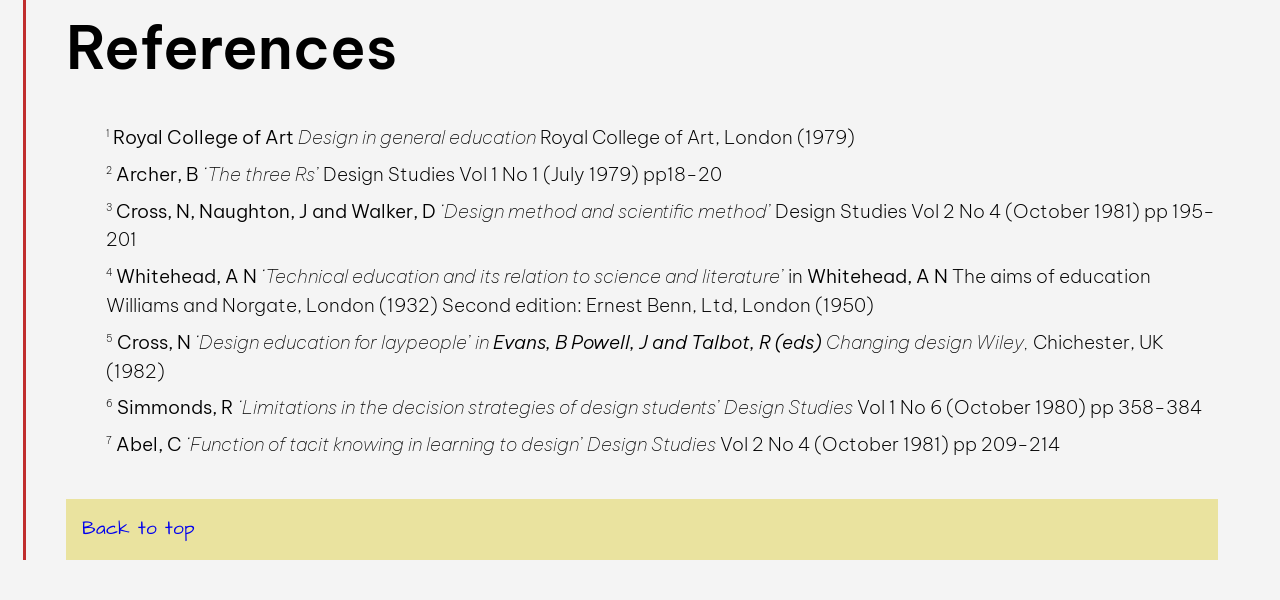
==== commit b48876f1: "page turning" ====
--- a/a1-cross/index.html
+++ b/a1-cross/index.html
@@ -76,12 +76,12 @@
 				</li>
 			</ol>
 		</nav>
+
+		<article>
+			<header>
 				<p>
 					<a href="https://readings.design/PDF/cross_1982_designerlywaysofknowing.pdf" class="article">Article link</a>
 				</p>
-
-		<article>
-			<header>
 				<h1>Designerly ways of <span>knowing</span></h1>
 				<hgroup>
 					<p>
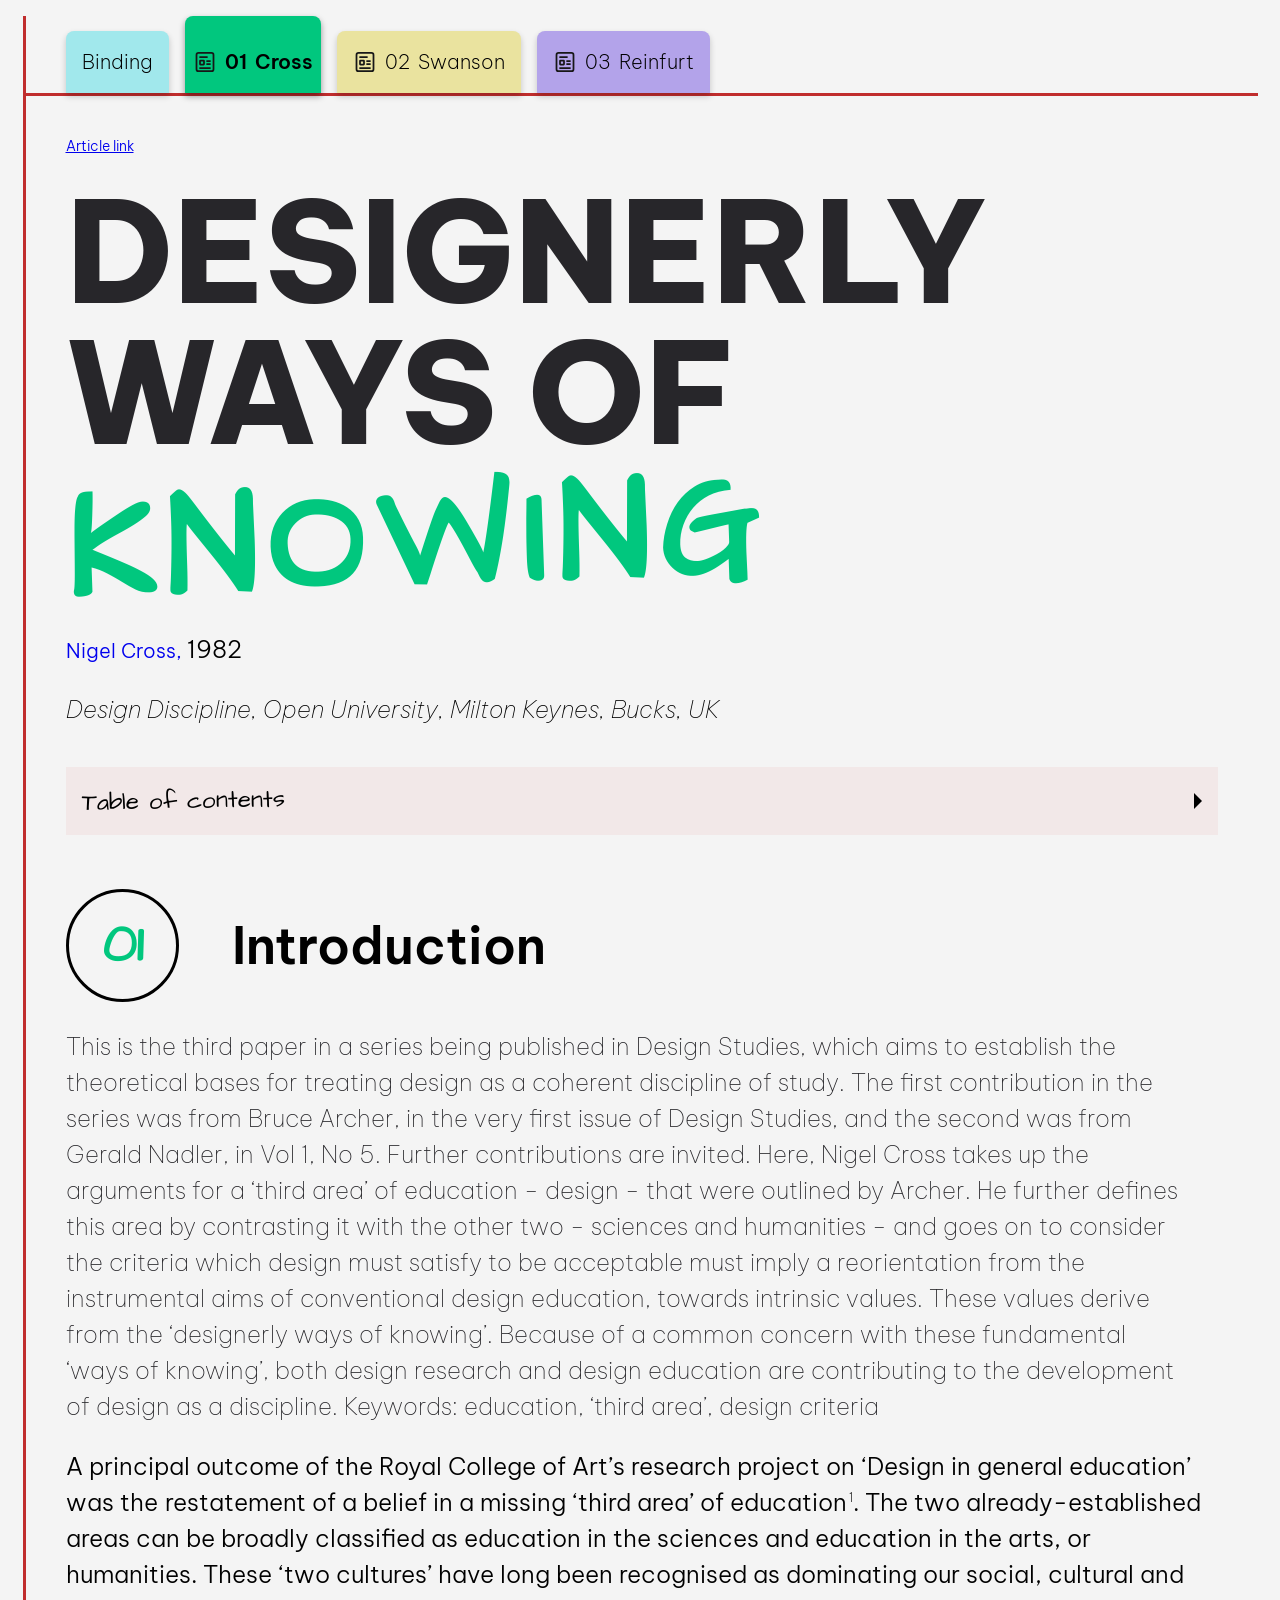
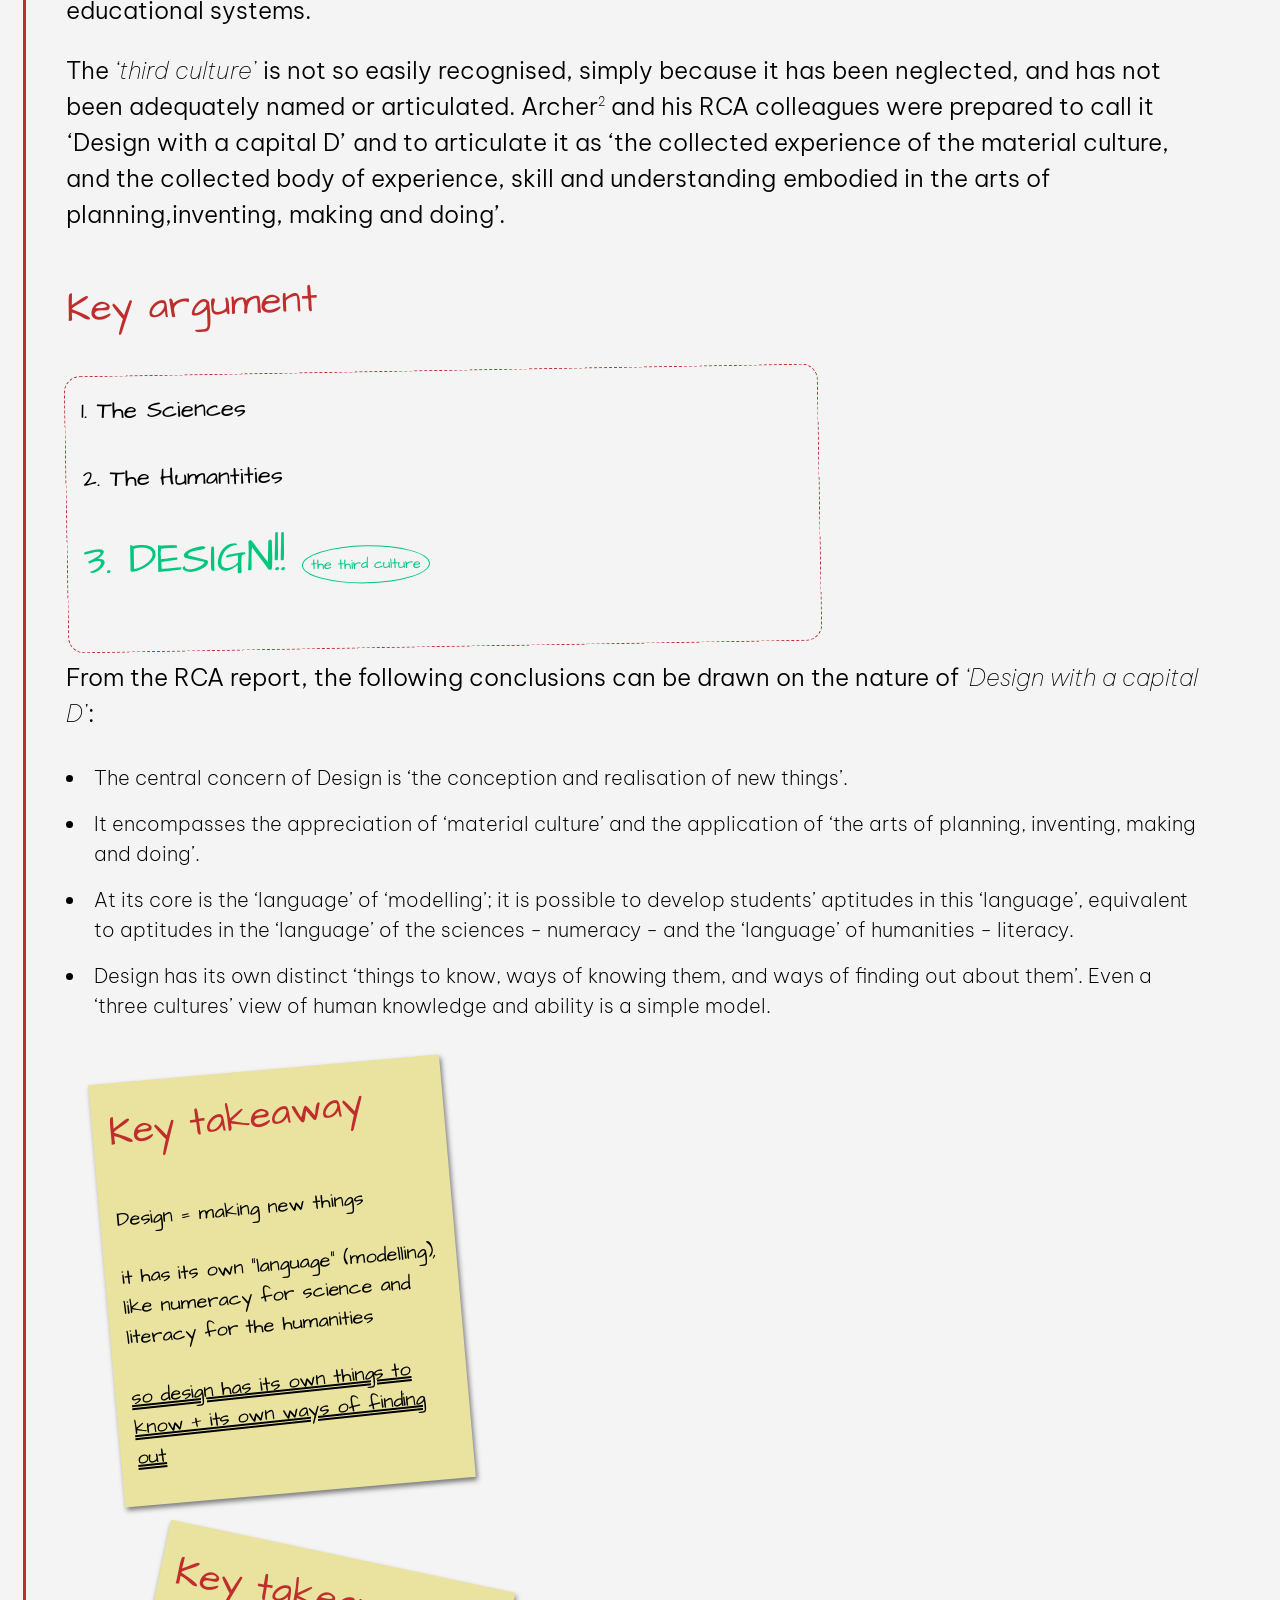
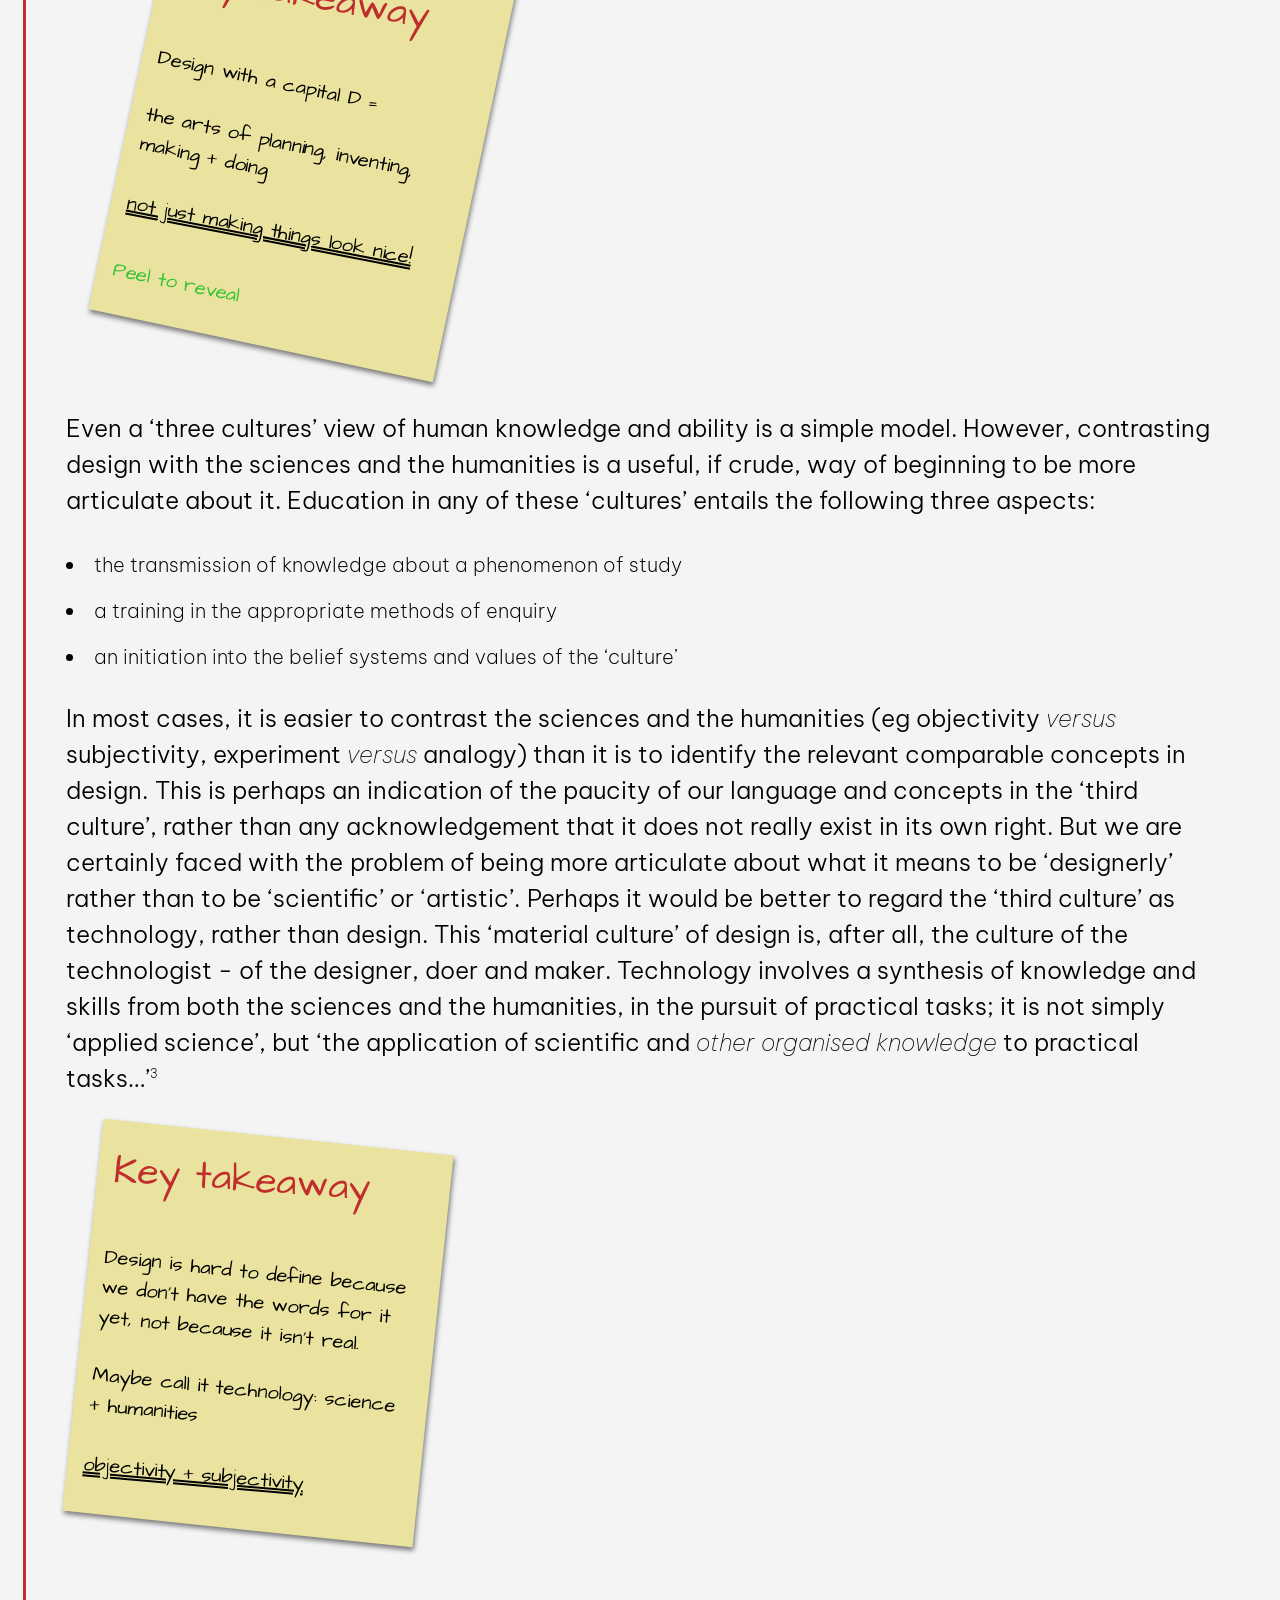
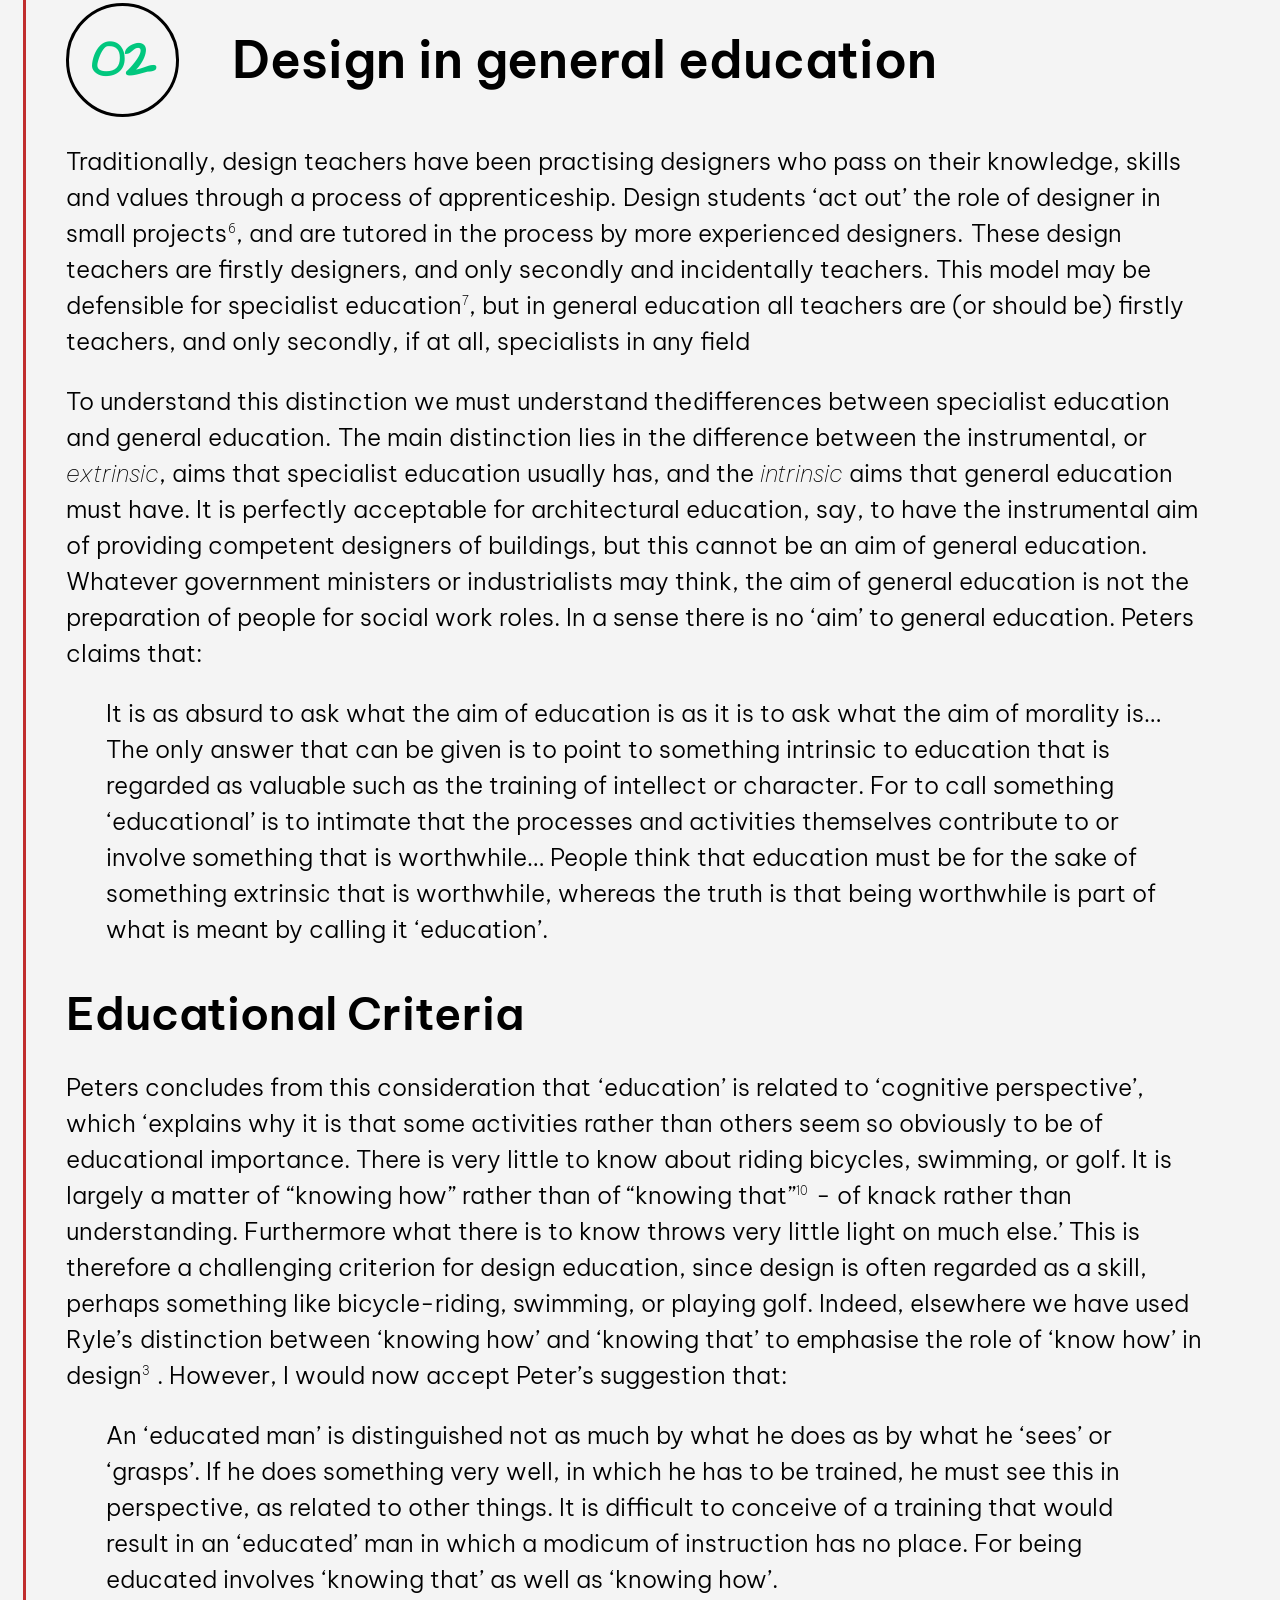
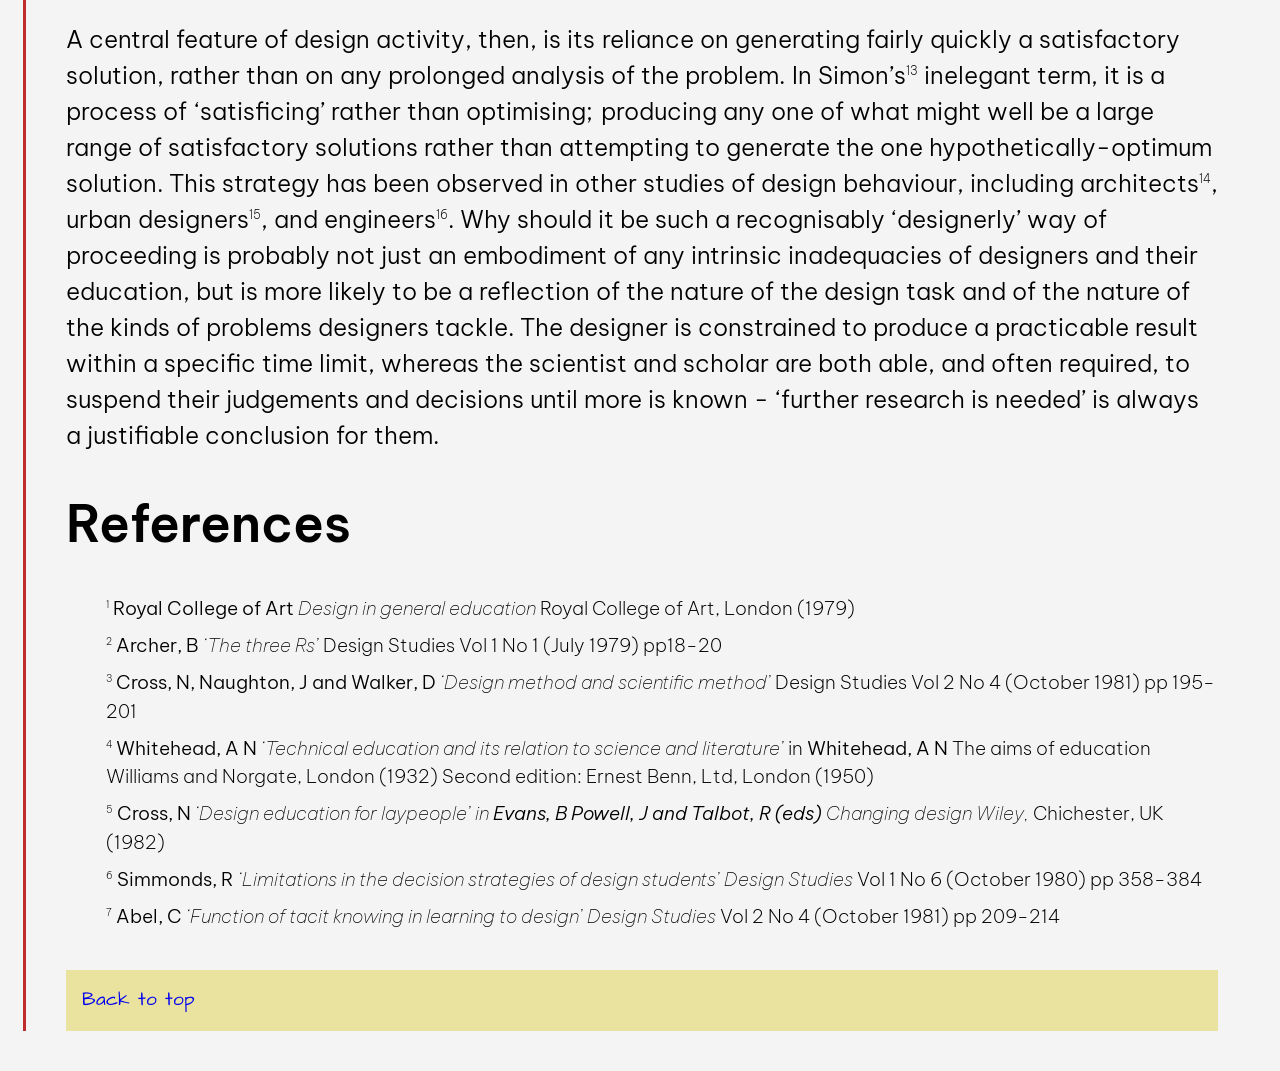
==== commit e1ce5bdf: "Sticky note animation for article 1 Vertical animation for phones" ====
--- a/a1-cross/index.html
+++ b/a1-cross/index.html
@@ -140,12 +140,21 @@
 						<li>Design has its own distinct ‘things to know, ways of knowing them, and ways of finding out about them’. Even a ‘three cultures’ view of human knowledge and ability is a simple model. </li>
 					</ul>
 				</section>
-				<aside class="sticky-note sticky1">
-					<p class="sticky-label">Key takeaway</p>
-					<p>Design = making new things</p>
-					<p>it has its own “language” <span class="sticky-highlight">(modelling)</span>, like numeracy for science and literacy for the humanities</p>
-					<p class="sticky-accent">so design has its own things to know + its own ways of finding out</p>
-				</aside>
+				<div class="sticky-stack">
+					<aside class="sticky-note sticky1">
+						<p class="sticky-label">Key takeaway</p>
+						<p>Design = making new things</p>
+						<p>it has its own “language” <span class="sticky-highlight">(modelling)</span>, like numeracy for science and literacy for the humanities</p>
+						<p class="sticky-accent">so design has its own things to know + its own ways of finding out</p>
+					</aside>
+					<aside class="sticky-note sticky2">
+						<p class="sticky-label">Key takeaway</p>
+						<p>Design with a capital D =</p>
+						<p>the arts of <span class="sticky-highlight">planning, inventing, making + doing</span></p>
+						<p class="sticky-accent">not just making things look nice!</p>
+						<span class="peel">Peel to reveal</span>
+					</aside>
+				</div>
 				<section>
 					<p>Even a ‘three cultures’ view of human knowledge and ability is a simple model. However, contrasting design with the sciences and the humanities is a useful, if crude, way of beginning to be more articulate about it. Education in any of these ‘cultures’ entails the following three aspects:</p>
 					<ul>
@@ -157,7 +166,7 @@
 				<section>
 					<p>In most cases, it is easier to contrast the sciences and the humanities (eg objectivity <em>versus</em> subjectivity, experiment <em>versus</em> analogy) than it is to <mark>identify the relevant comparable concepts in design.</mark> This is perhaps an indication of the paucity of our language and concepts in the ‘third culture’, rather than any acknowledgement that it does not really exist in its own right. But we are certainly faced with the <mark>problem of being more articulate about what it means to be ‘designerly’ rather than to be ‘scientific’ or ‘artistic’.</mark> Perhaps it would be better to regard the ‘third culture’ as technology, rather than design. This ‘material culture’ of design is, after all, the culture of the technologist - of the designer, doer and maker. Technology involves a synthesis of knowledge and skills from both the sciences and the humanities, in the pursuit of practical tasks; it is not simply ‘applied science’, but ‘the application of scientific and <em>other organised knowledge</em> to practical tasks…’<sup>3</sup></p>
 				</section>
-				<aside class="sticky-note sticky2">
+				<aside class="sticky-note sticky3">
 					<p class="sticky-label">Key takeaway</p>
 					<p>Design is hard to define because we don’t <wbr>have<wbr> the words for it yet, not because it isn’t real.</p>
 					<p>Maybe call it <span class="sticky-highlight">technology</span>: science + humanities</p>
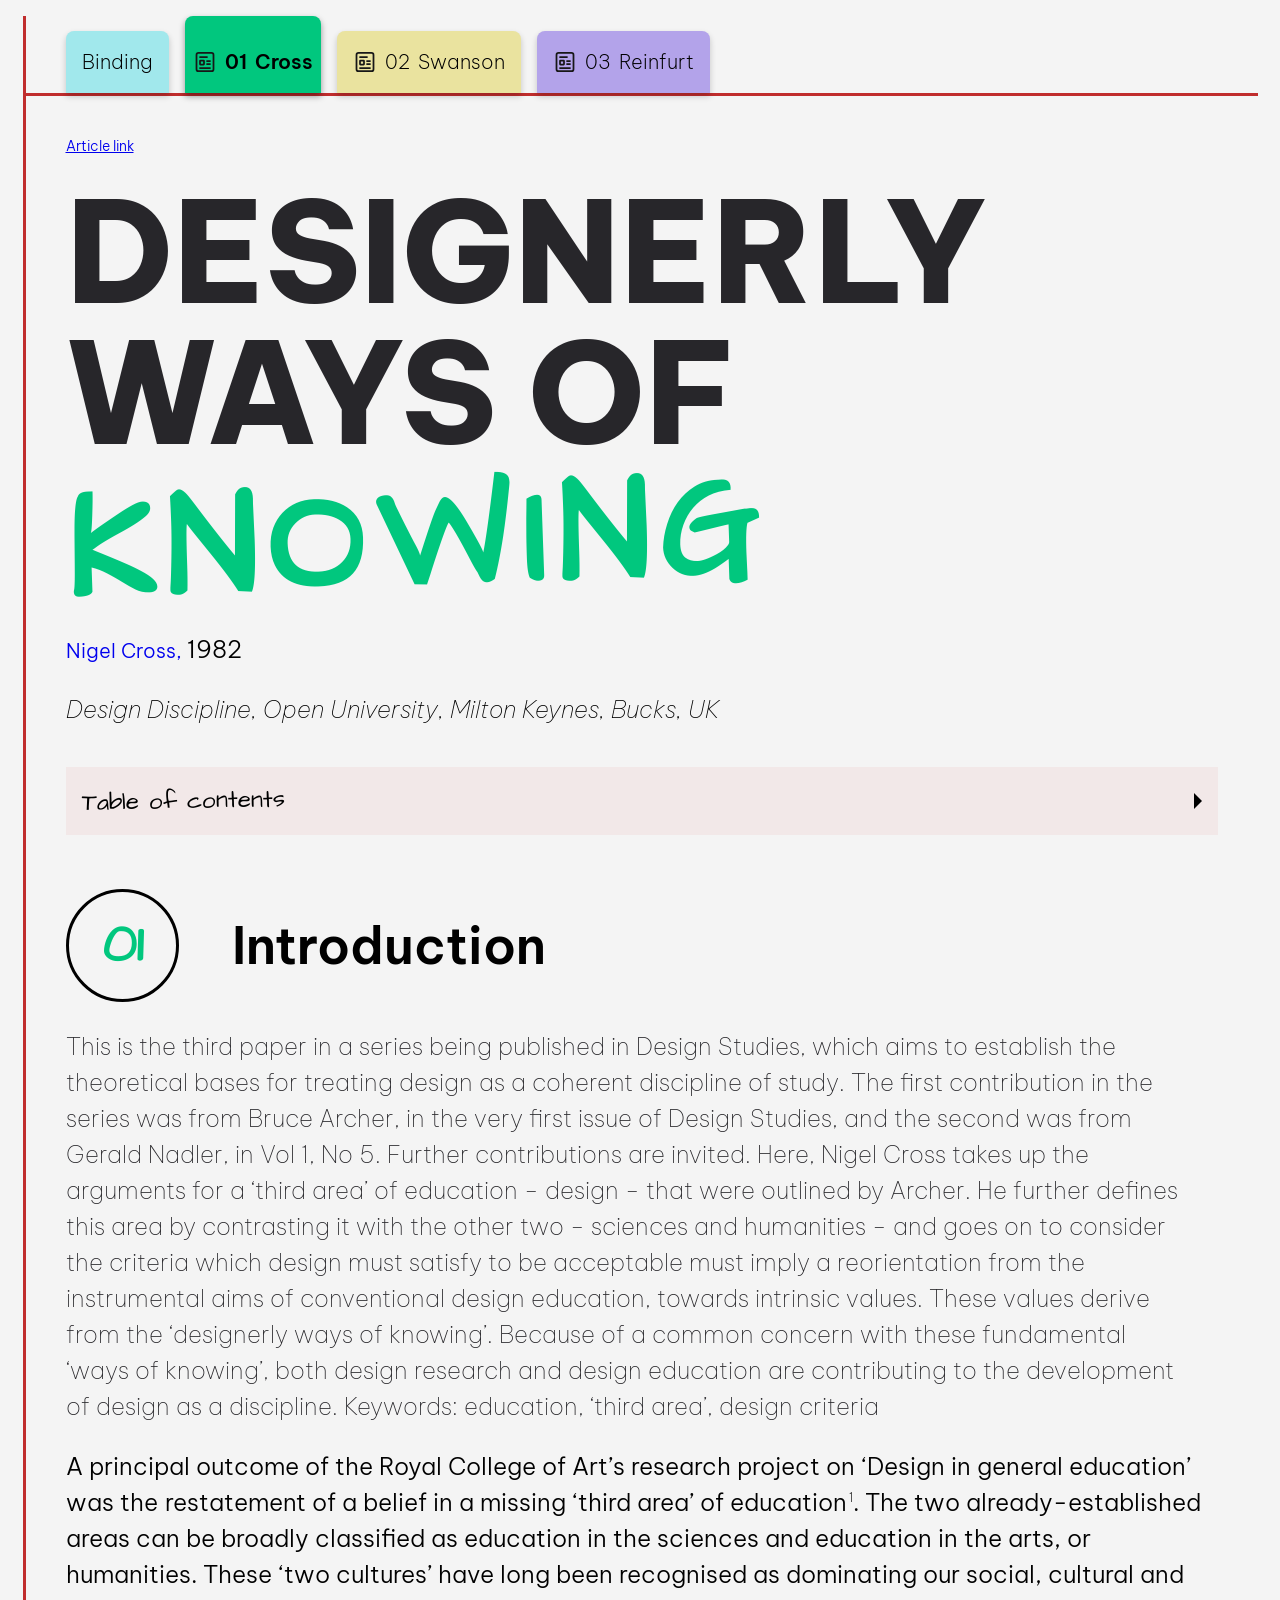
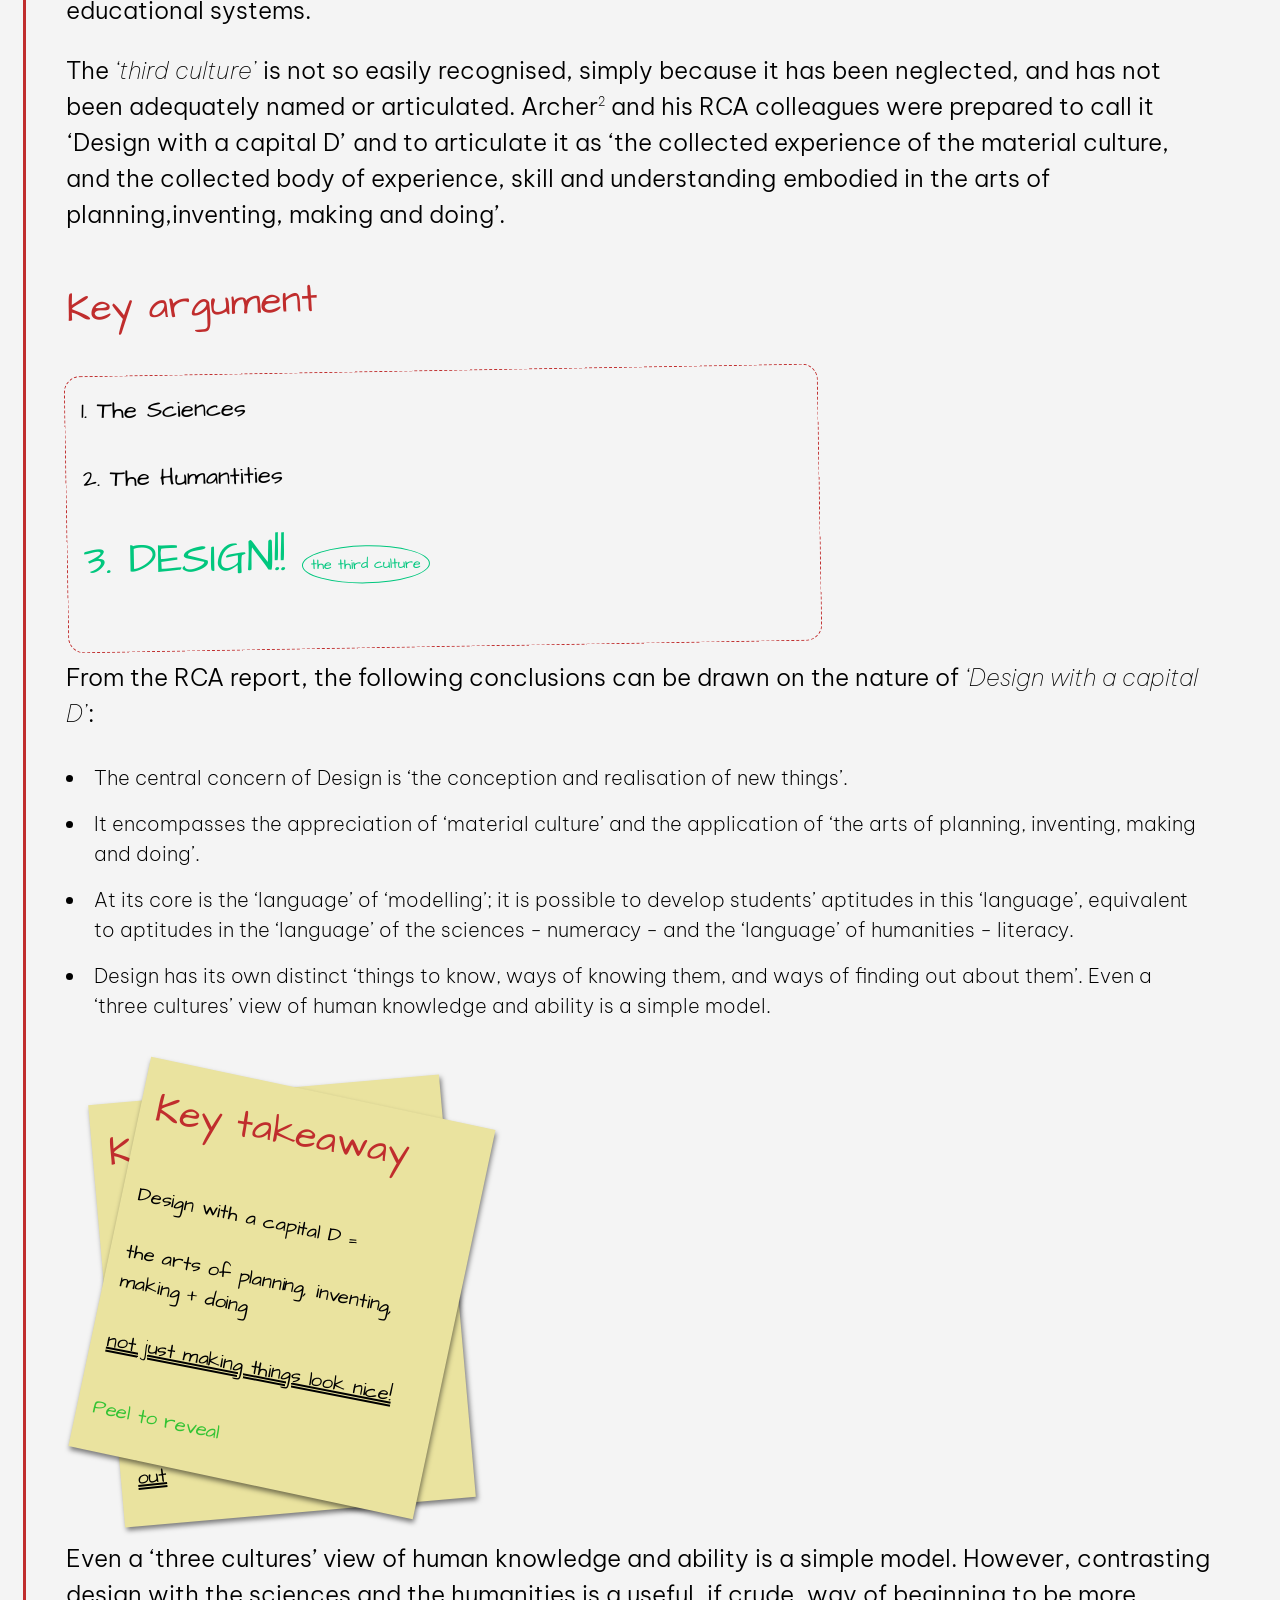
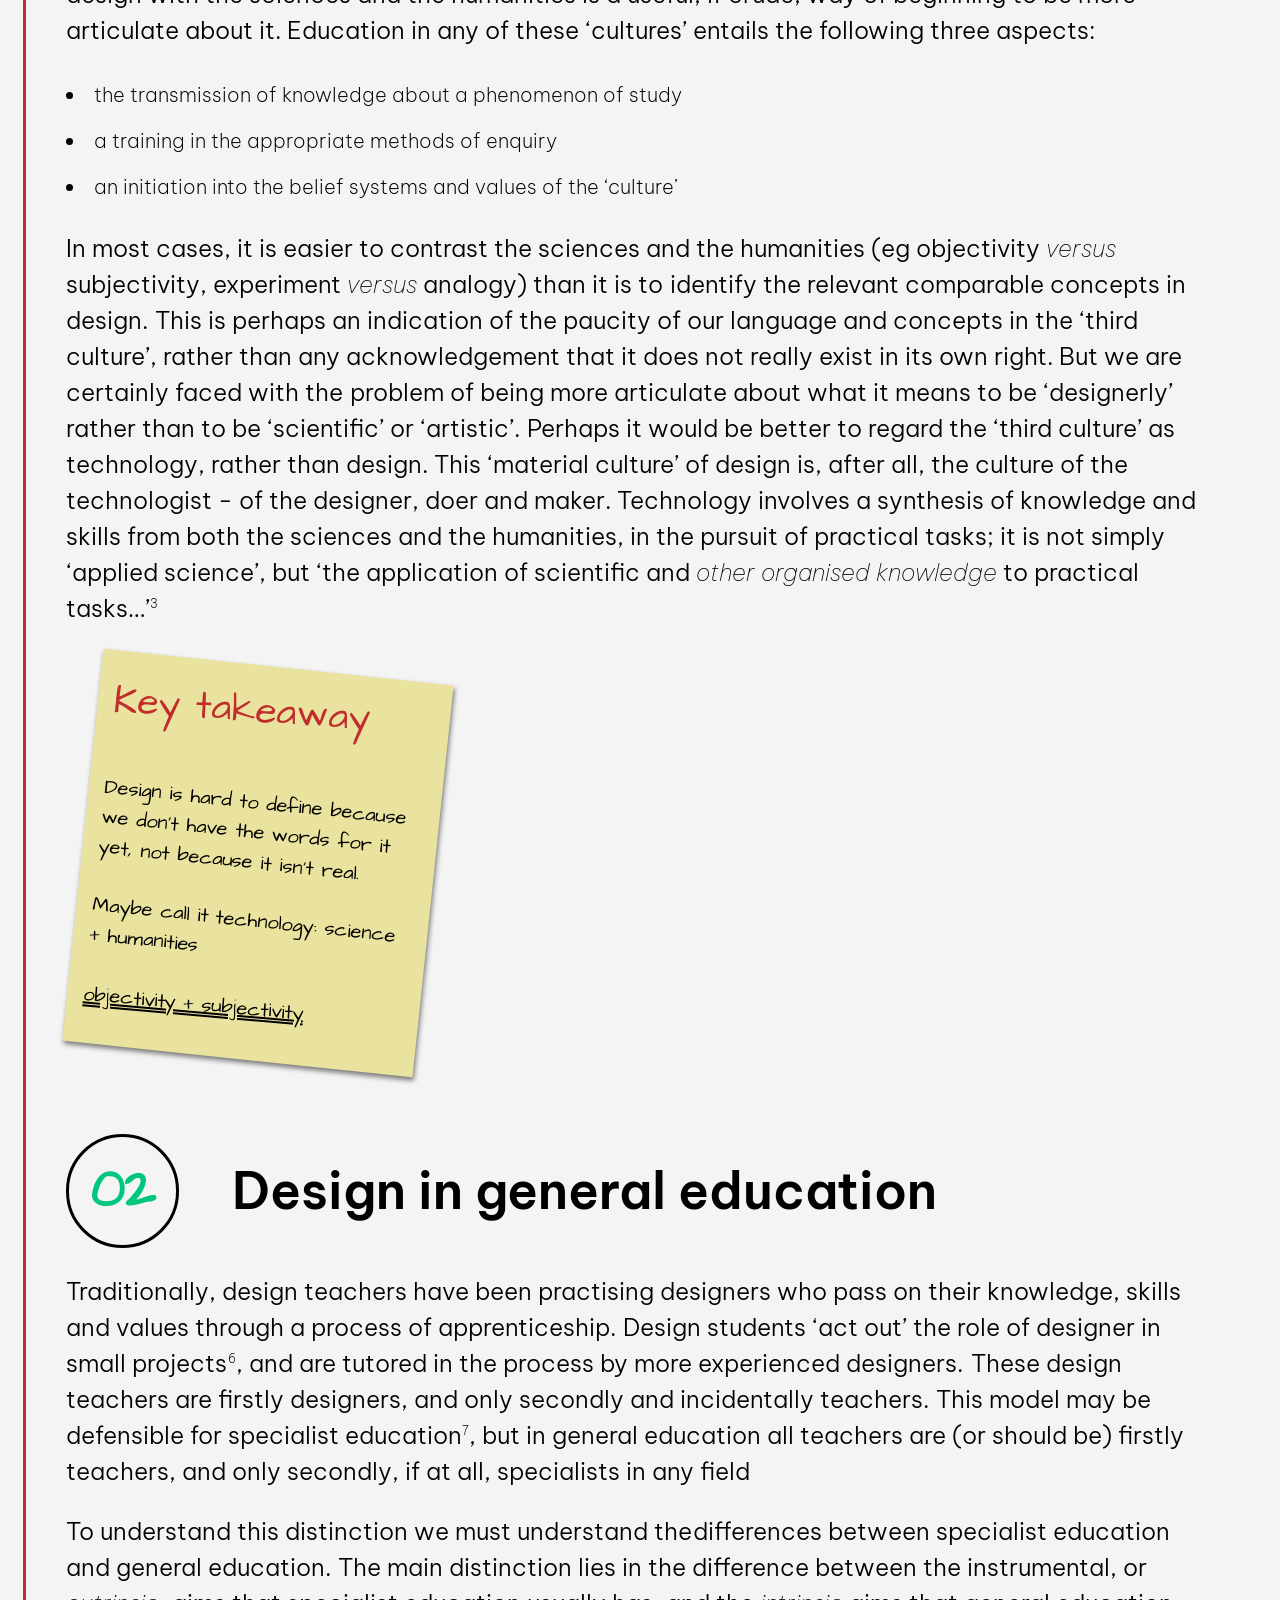
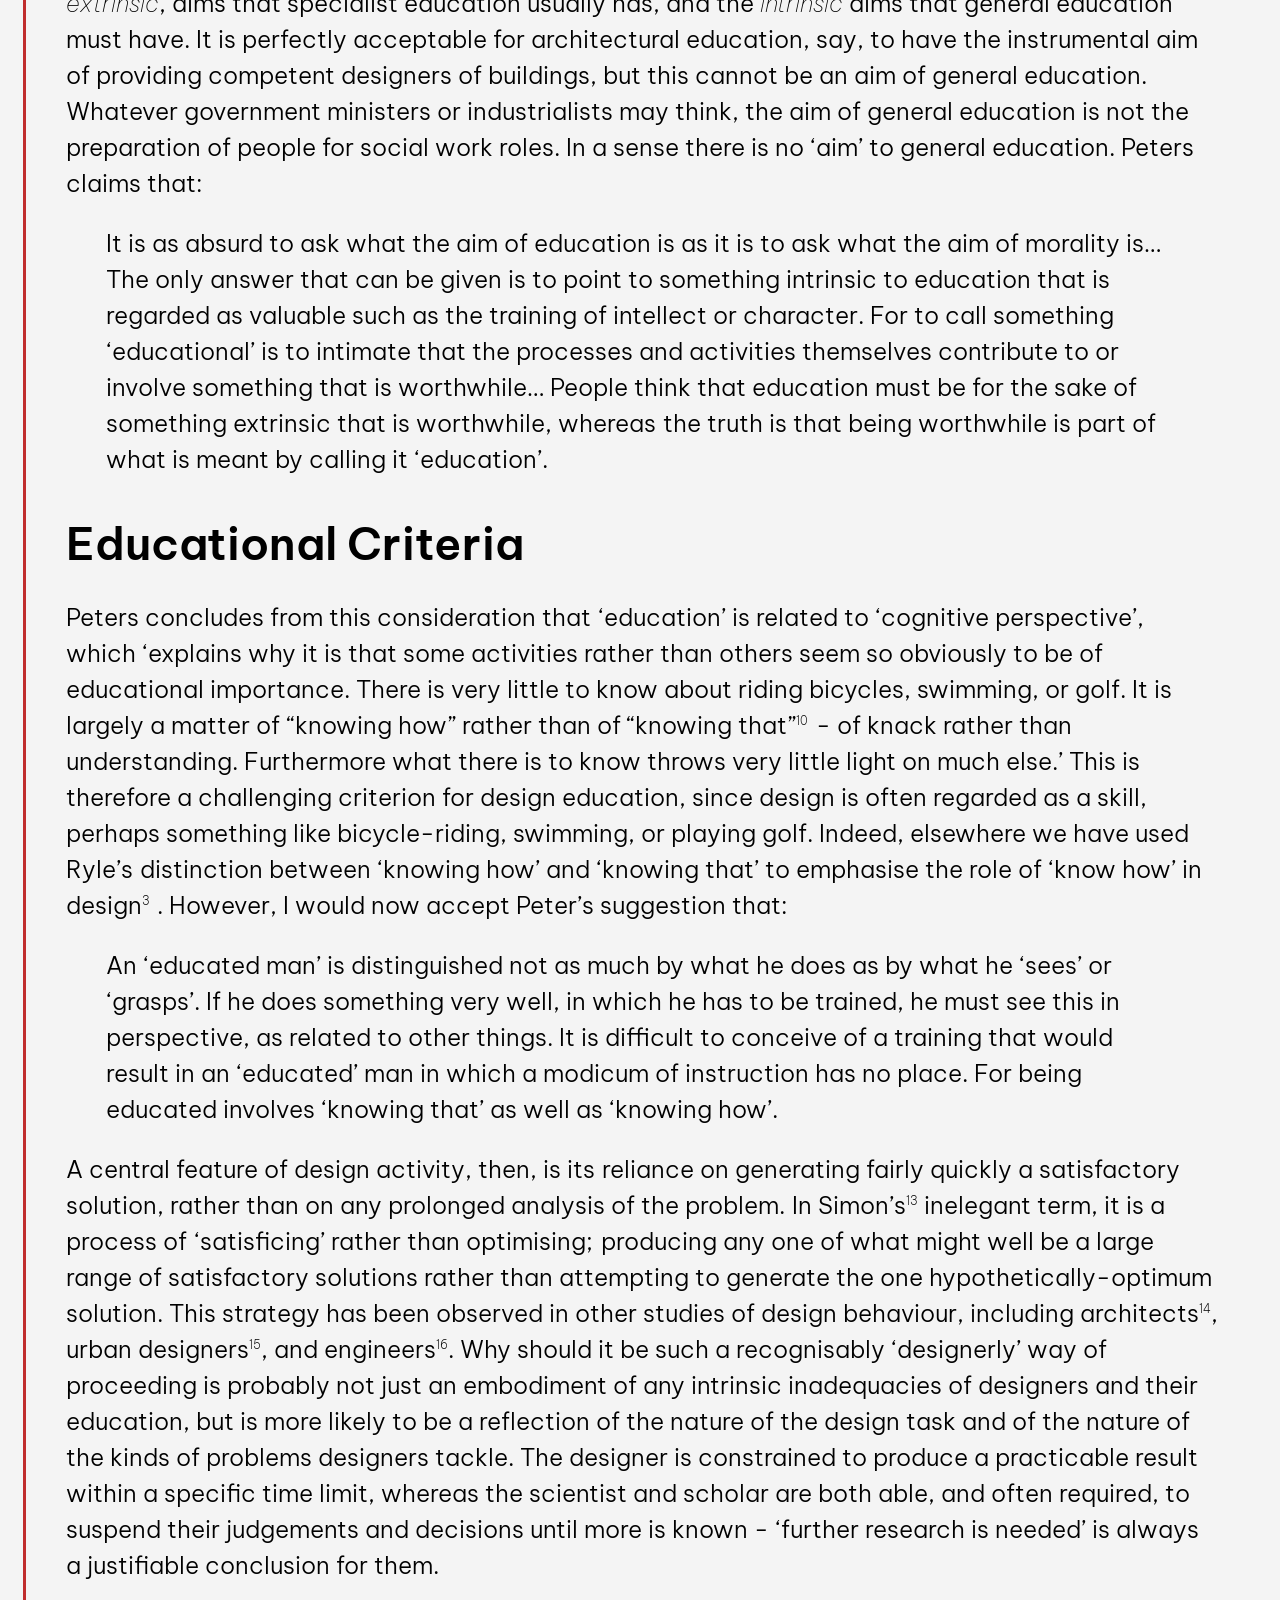
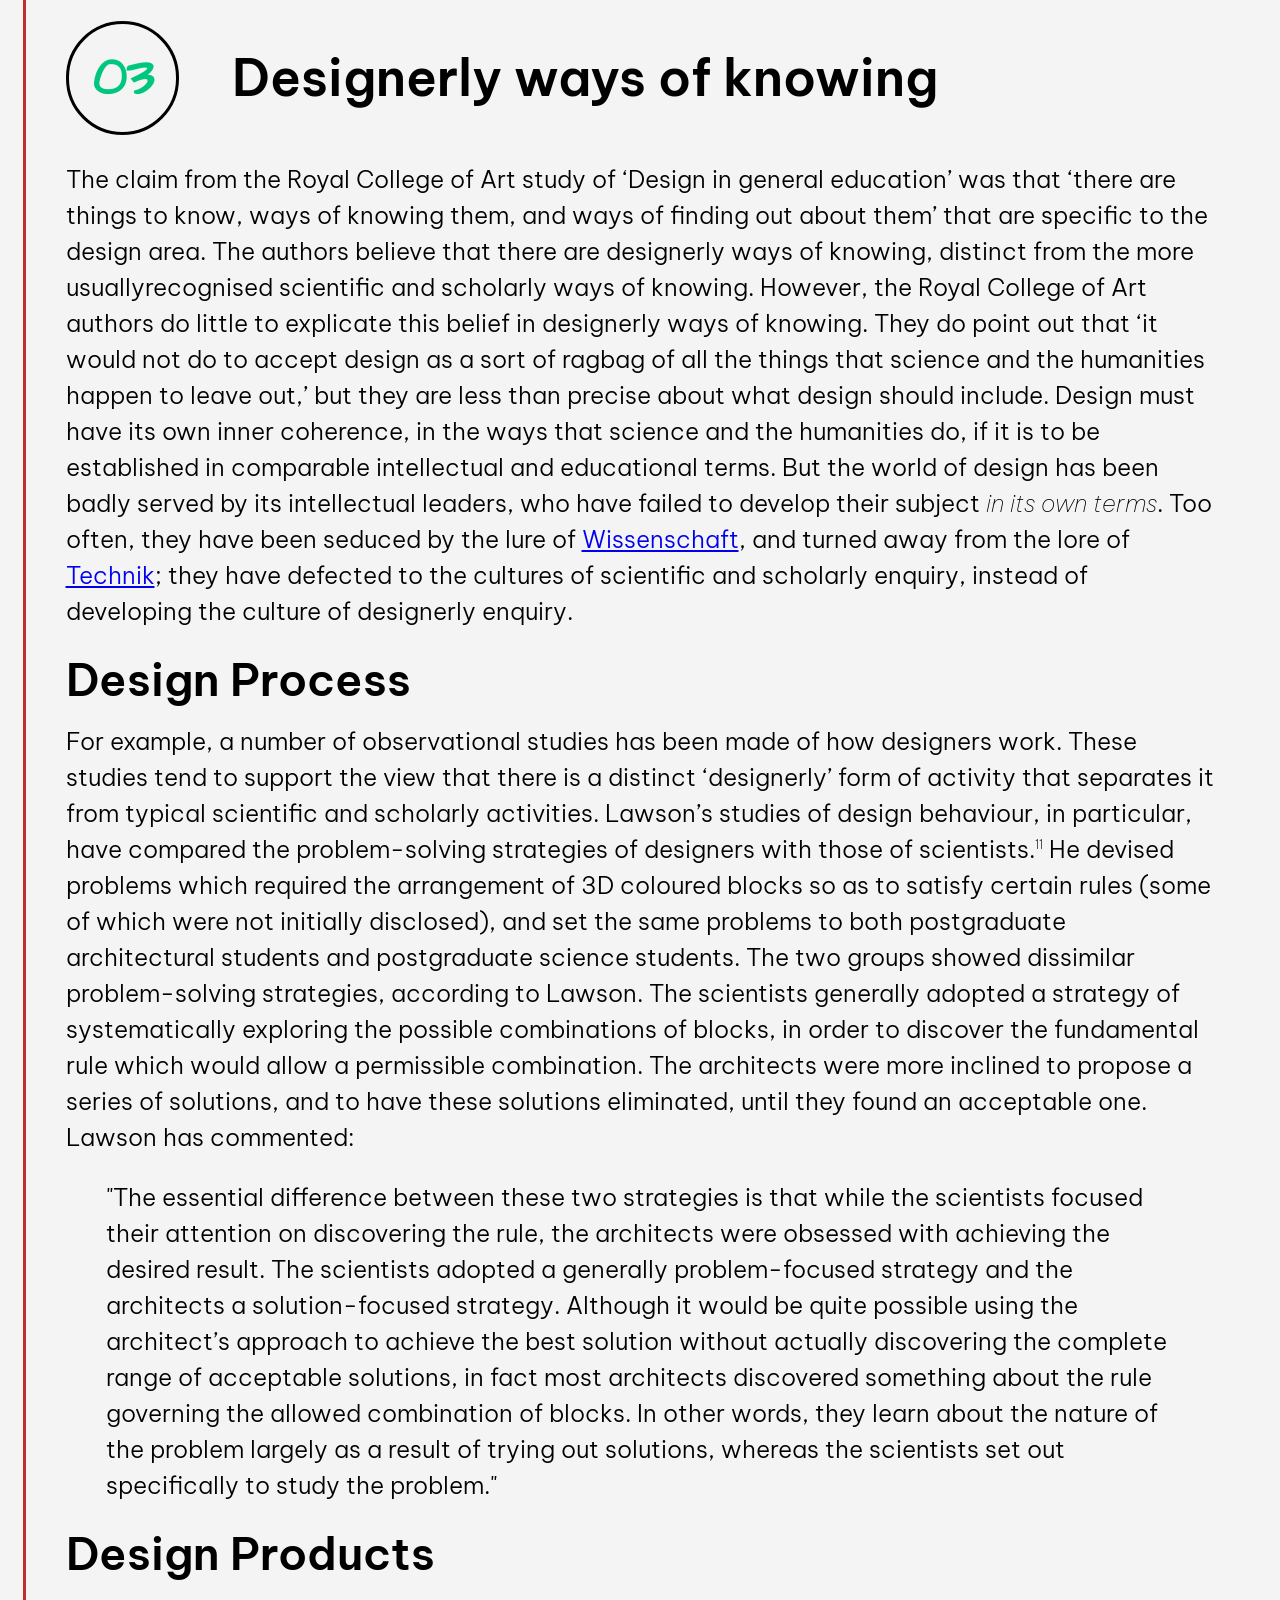
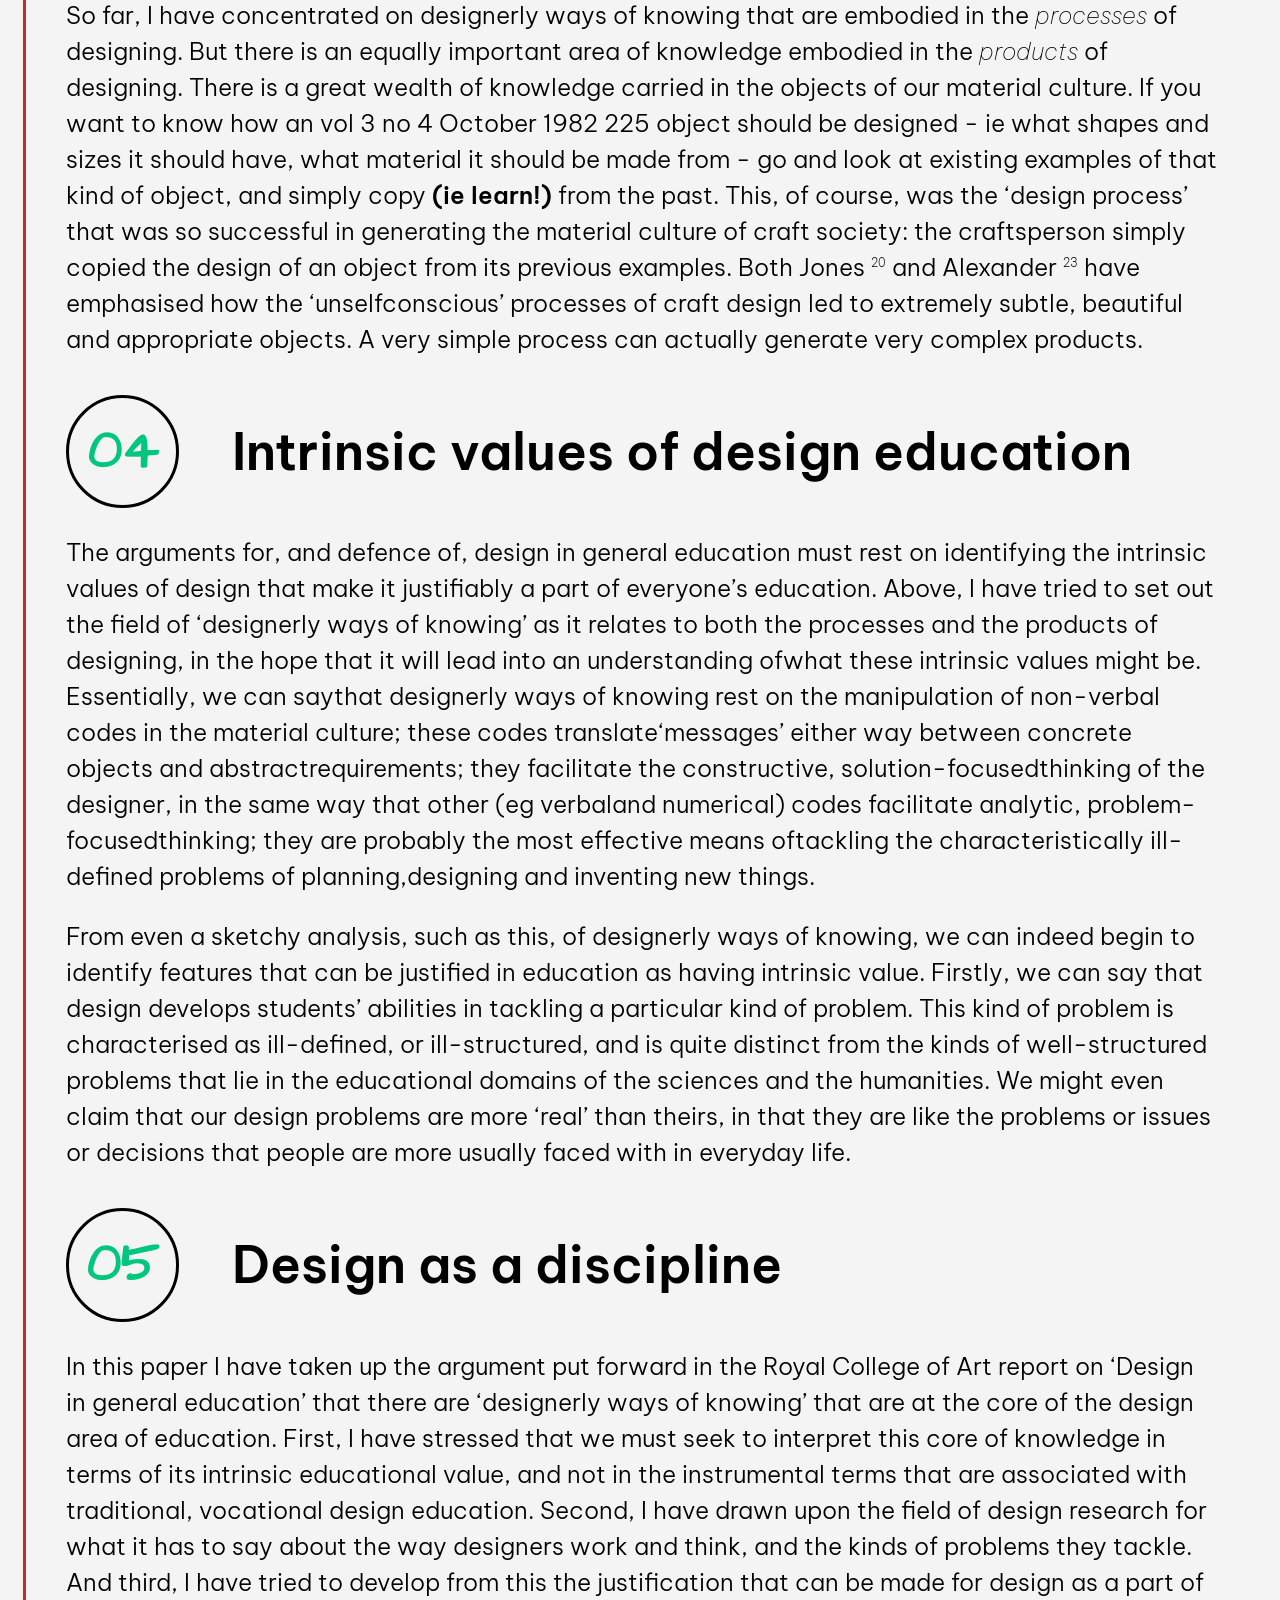
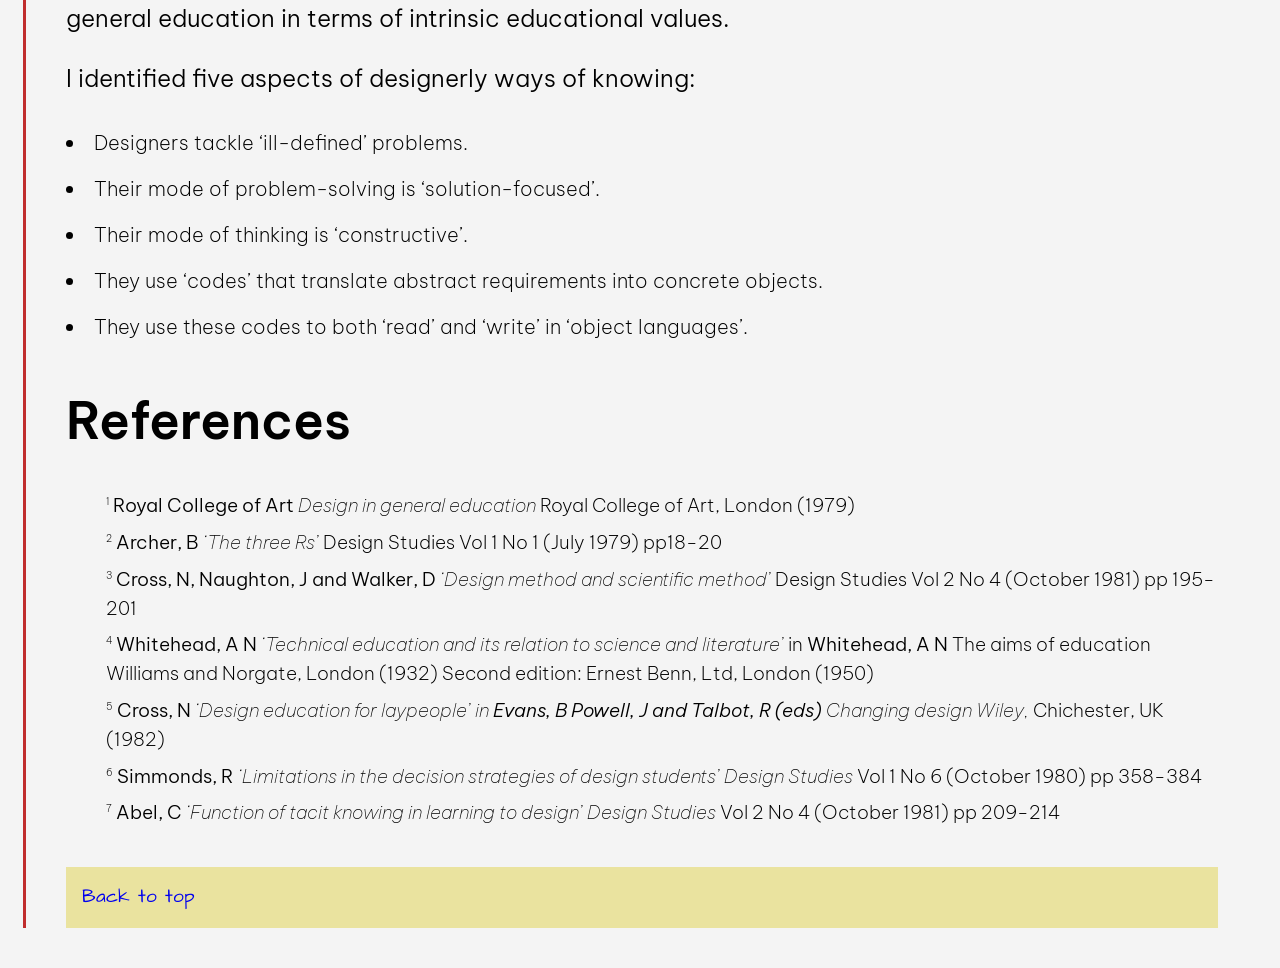
==== commit 8a26ccf9: "Added last few chapters for article 1" ====
--- a/a1-cross/index.html
+++ b/a1-cross/index.html
@@ -197,6 +197,46 @@
 				<section>
 					<p> A central feature of design activity, then, is its <mark>reliance on generating fairly quickly a satisfactory solution, rather than on any prolonged analysis of the problem.</mark> In Simon’s<sup>13</sup> inelegant term, it is a process of <mark> ‘satisficing’ rather than optimising;</mark> producing any one of what might well be a large range of satisfactory solutions rather than attempting to generate the one hypothetically-optimum solution.  This strategy has been observed in other studies of design behaviour, including architects<sup>14</sup>, urban designers<sup>15</sup>, and engineers<sup>16</sup>. Why should it be such a recognisably ‘designerly’ way of proceeding is probably not just an embodiment of any intrinsic inadequacies of designers and their education, but is more likely to be a reflection of the nature of the design task and of the nature of the kinds of problems designers tackle. The designer is constrained to produce a practicable result within a specific time limit, whereas the scientist and scholar are both able, and often required, to suspend their judgements and decisions until more is known - ‘further research is needed’ is always a justifiable conclusion for them.</p>
 				</section>
+				<section>
+					<div class="section-header">
+						<span class="section-number">03</span>
+						<h2 id="general-education"> Designerly ways of knowing </h2>
+					</div>
+					<p>The claim from the Royal College of Art study of ‘Design in general education’ was that ‘there are things to know, ways of knowing them, and ways of finding out about them’ that are specific to the design area. The authors believe that there are designerly ways of knowing, distinct from the more usuallyrecognised scientific and scholarly ways of knowing. However, the Royal College of Art authors do little to explicate this belief in designerly ways of knowing. They do point out that ‘it would not do to accept design as a sort of ragbag of all the things that science and the humanities happen to leave out,’ but they are less than precise about what design should include. Design must have its own inner coherence, in the ways that science and the humanities do, if it is to be established in comparable intellectual and educational terms. But the world of design has been badly served by its intellectual leaders, who have failed to develop their subject <em>in its own terms</em>. Too often, they have been seduced by the lure of <a href="https://en.wikipedia.org/wiki/Wissenschaft">Wissenschaft</a>, and turned away from the lore of <a href="https://en.langenscheidt.com/german-english/technik">Technik</a>; they have defected to the cultures of scientific and scholarly enquiry, instead of developing the culture of designerly enquiry. </p>
+					<h3>Design Process</h3>
+					<p>For example, a number of observational studies has been made of how designers work. These studies tend to support the view that there is a distinct ‘designerly’ form of activity that separates it from typical scientific and scholarly activities. Lawson’s studies of design behaviour, in particular, have compared the problem-solving strategies of designers with those of scientists.<sup>11</sup> He devised problems which required the arrangement of 3D coloured blocks so as to satisfy certain rules (some of which were not initially disclosed), and set the same problems to both postgraduate architectural students and postgraduate science students. The two groups showed dissimilar problem-solving strategies, according to Lawson. The scientists generally adopted a strategy of systematically exploring the possible combinations of blocks, in order to discover the fundamental rule which would allow a permissible combination. The architects were more inclined to propose a series of solutions, and to have these solutions eliminated, until they found an acceptable one. Lawson has commented: </p>
+					<blockquote>
+							<p>"The essential difference between these two strategies is that while the scientists focused their attention on discovering the rule, the architects were obsessed with achieving the desired result. The scientists adopted a generally problem-focused strategy and the architects a solution-focused strategy. Although it would be quite possible using the architect’s approach to achieve the best solution without actually discovering the complete range of acceptable solutions, in fact most architects discovered something about the rule governing the allowed combination of blocks. In other words, they learn about the nature of the problem largely as a result of trying out solutions, whereas the scientists set out specifically to study the problem."</p>
+					</blockquote>
+					<h3>Design Products</h3>
+					<p>So far, I have concentrated on designerly ways of knowing that are embodied in the <em>processes</em> of designing. But there is an equally important area of knowledge embodied in the <em>products</em> of designing. There is a great wealth of knowledge carried in the objects of our material culture. If you want to know how an vol 3 no 4 October 1982 225 object should be designed - ie what shapes and sizes it should have, what material it should be made from - go and look at existing examples of that kind of object, and simply copy <strong>(ie learn!)</strong> from the past. This, of course, was the ‘design process’ that was so successful in generating the material culture of craft society: the craftsperson simply copied the design of an object from its previous examples. Both Jones <sup>20</sup> and Alexander <sup>23</sup> have emphasised how the ‘unselfconscious’ processes of craft design led to extremely subtle, beautiful and appropriate objects. A very simple process can actually generate very complex products.</p>
+				</section>
+				<section>
+					<div class="section-header">
+						<span class="section-number">04</span>
+						<h2 id="general-education"> Intrinsic values of design education</h2>
+					</div>
+					<p>The arguments for, and defence of, design in general education must rest on identifying the intrinsic values of design that make it justifiably a part of everyone’s education. Above, I have tried to set out the field of ‘designerly ways of knowing’ as it relates to both the processes and the products of designing, in the hope that it will lead into an understanding ofwhat these intrinsic values might be. Essentially, we can saythat designerly ways of knowing rest on the manipulation of non-verbal codes in the material culture; these codes translate‘messages’ either way between concrete objects and abstractrequirements; they facilitate the constructive, solution-focusedthinking of the designer, in the same way that other (eg verbaland numerical) codes facilitate analytic, problem-focusedthinking; they are probably the most effective means oftackling the characteristically ill-defined problems of planning,designing and inventing new things.</p>
+					<p>From even a sketchy analysis, such as this, of designerly ways of knowing, we can indeed begin to identify features that can be justified in education as having intrinsic value. Firstly, we can say that design develops students’ abilities in tackling a particular kind of problem. This kind of problem is characterised as ill-defined, or ill-structured, and is quite distinct from the kinds of well-structured problems that lie in the educational domains of the sciences and the humanities. We might even claim that our design problems are more ‘real’ than theirs, in that they are like the problems or issues or decisions that people are more usually faced with in everyday life.</p>
+				</section>
+				<section>
+					<div class="section-header">
+						<span class="section-number">05</span>
+						<h2 id="general-education"> Design as a discipline</h2>
+					</div>
+					<p>In this paper I have taken up the argument put forward in the Royal College of Art report on ‘Design in general education’ that there are ‘designerly ways of knowing’ that are at the core of the design area of education. First, I have stressed that we must seek to interpret this core of knowledge in terms of its intrinsic educational value, and not in the instrumental terms that are associated with traditional, vocational design education. Second, I have drawn upon the field of design research for what it has to say about the way designers work and think, and the kinds of problems they tackle. And third, I have tried to develop from this the justification that can be made for design as a part of general education in terms of intrinsic educational values.</p>
+					<p>I identified five aspects of designerly ways of knowing:
+						<ul>
+							<li> Designers tackle ‘ill-defined’ problems.</li>
+							<li>Their mode of problem-solving is ‘solution-focused’.</li>
+							<li>Their mode of thinking is ‘constructive’.</li>
+							<li>They use ‘codes’ that translate abstract
+							requirements into concrete objects.</li>
+							<li>They use these codes to both ‘read’ and ‘write’ in
+							‘object languages’.</li>
+						</ul>
+					</p>
+				</section>
 			</main>
 				<footer>
 					<h2> References</h2>
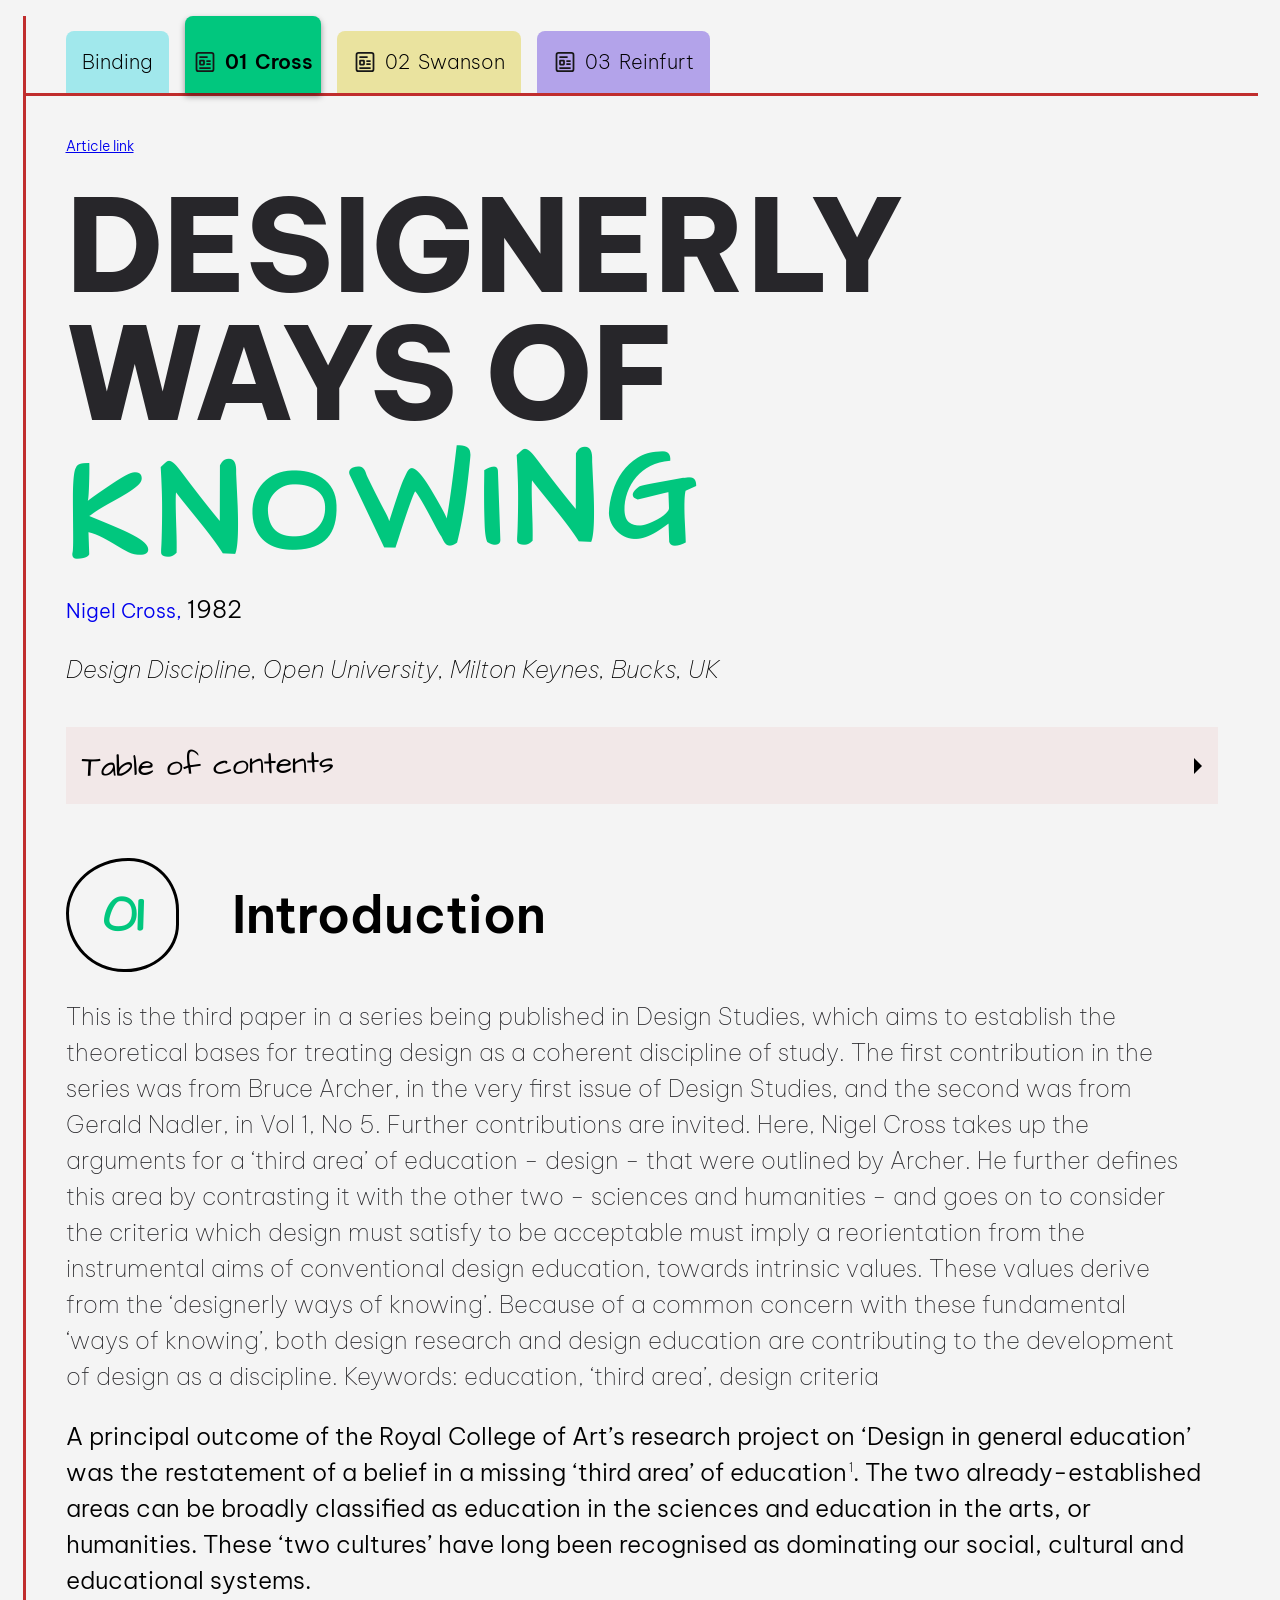
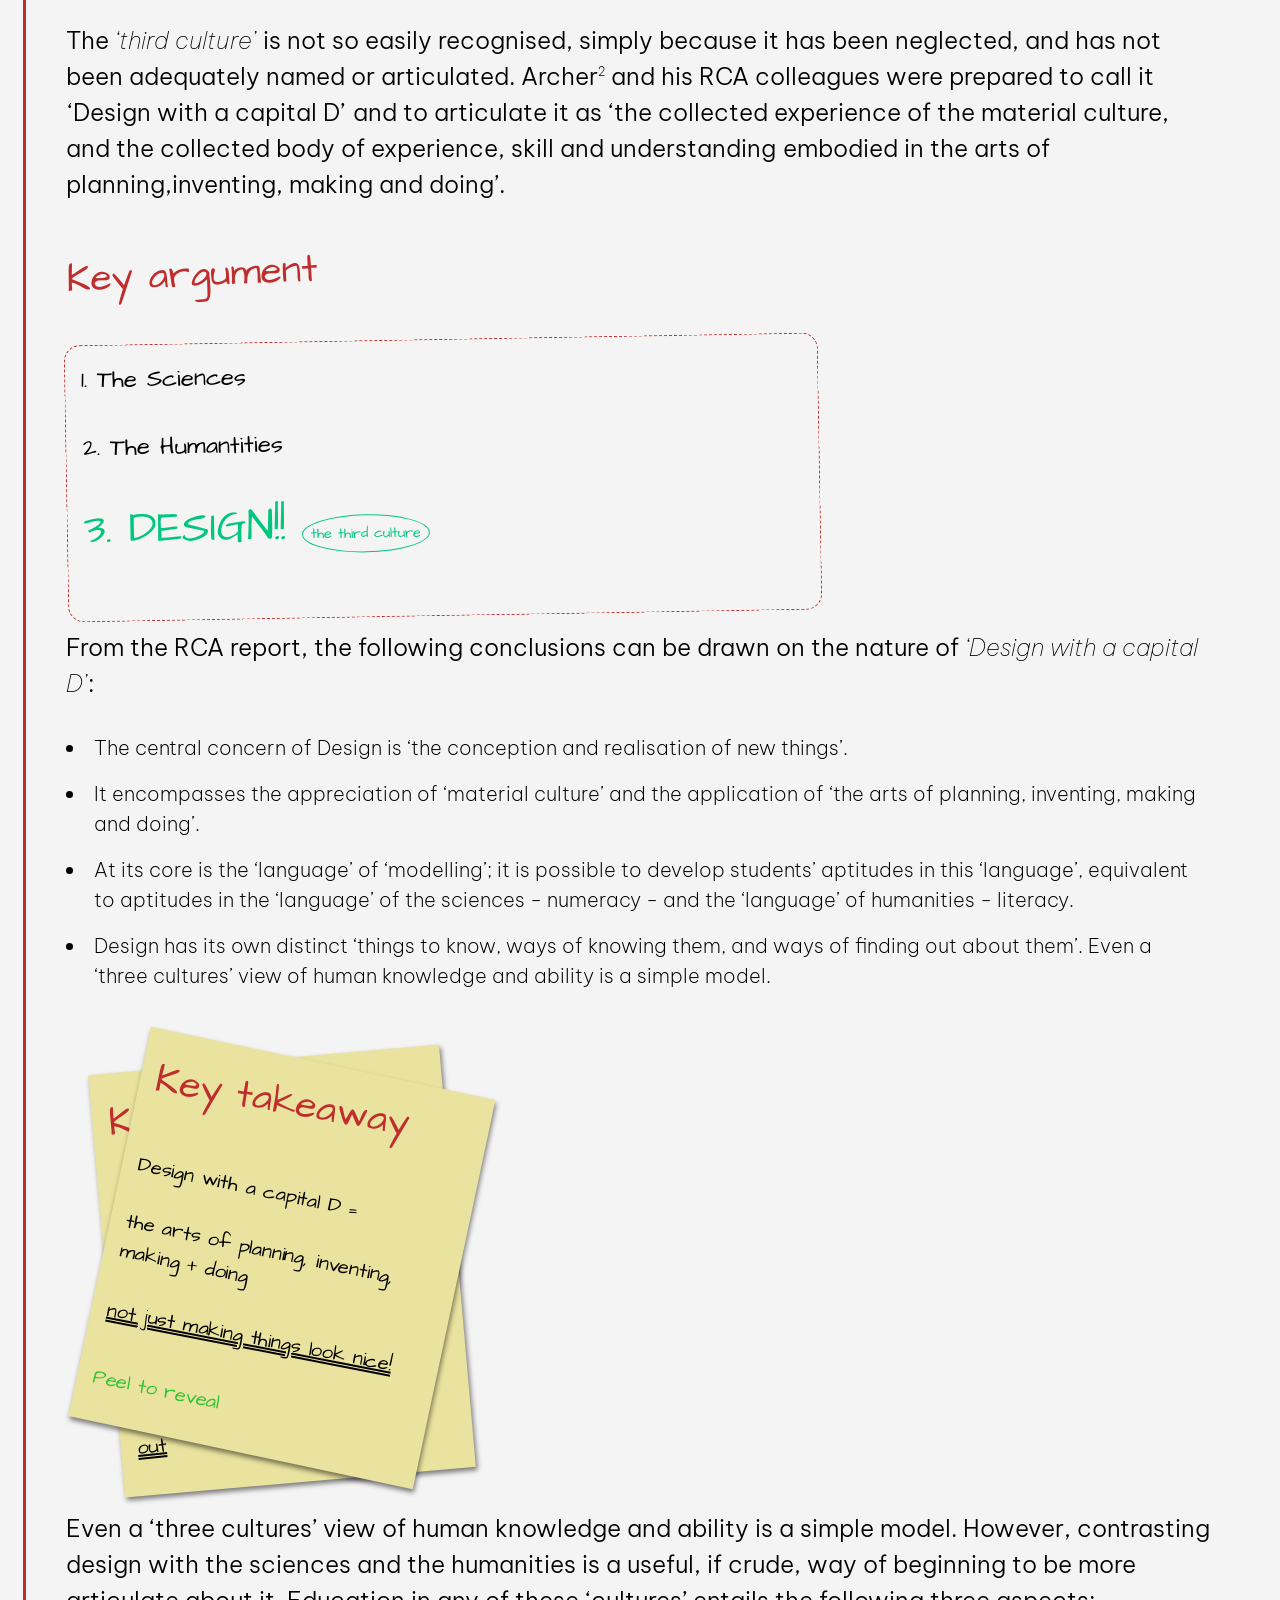
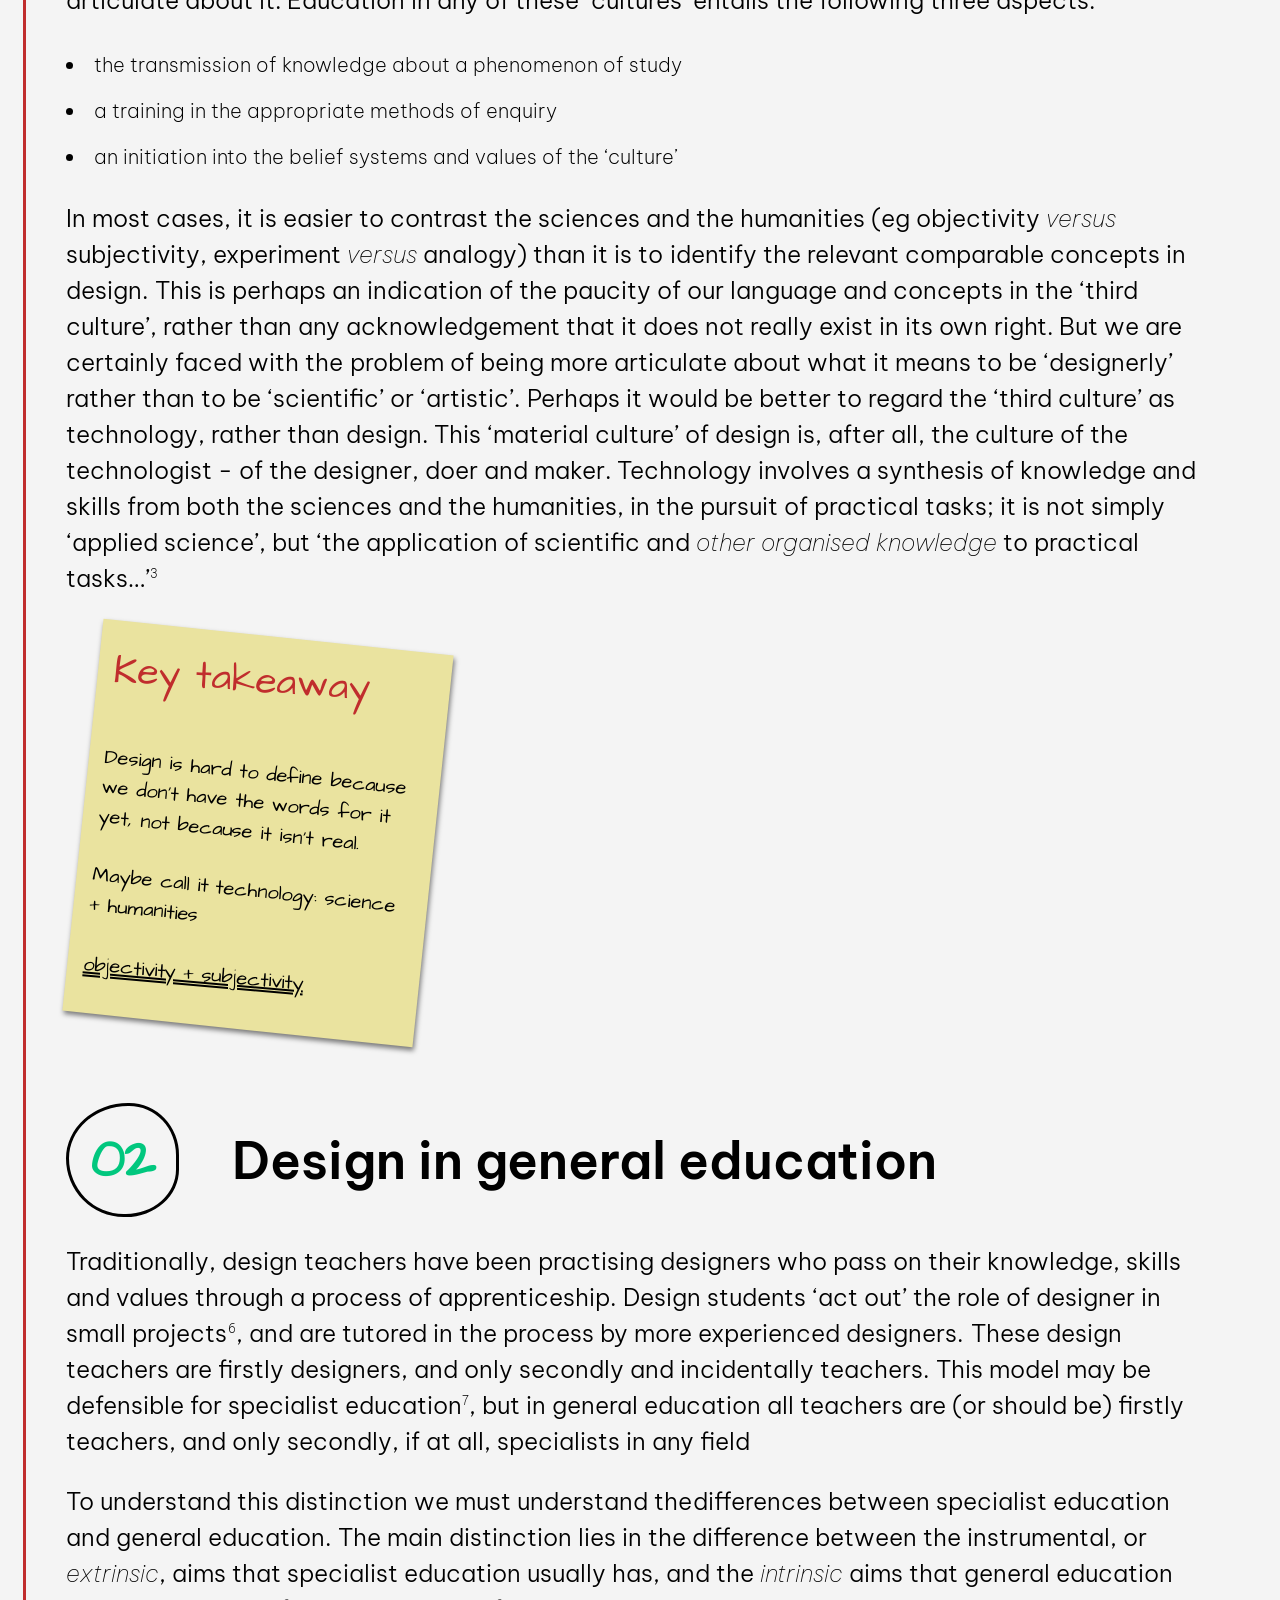
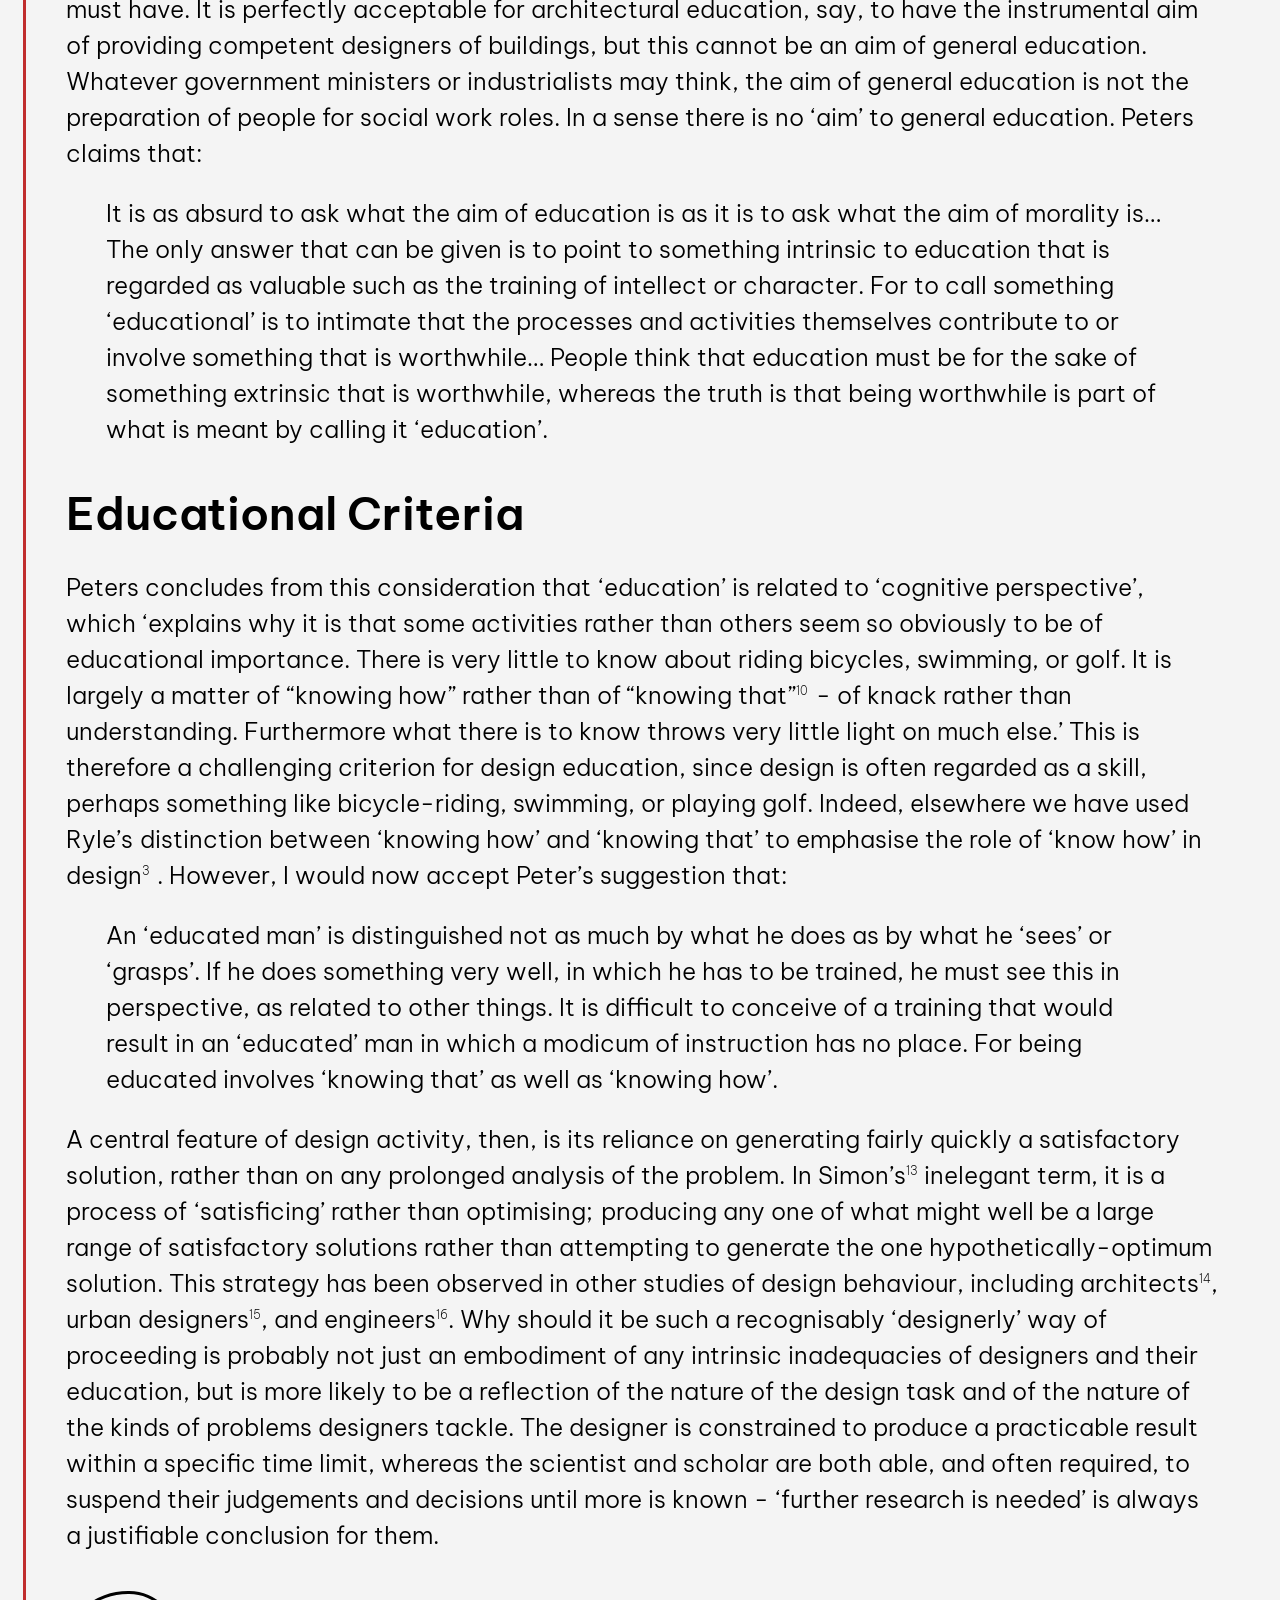
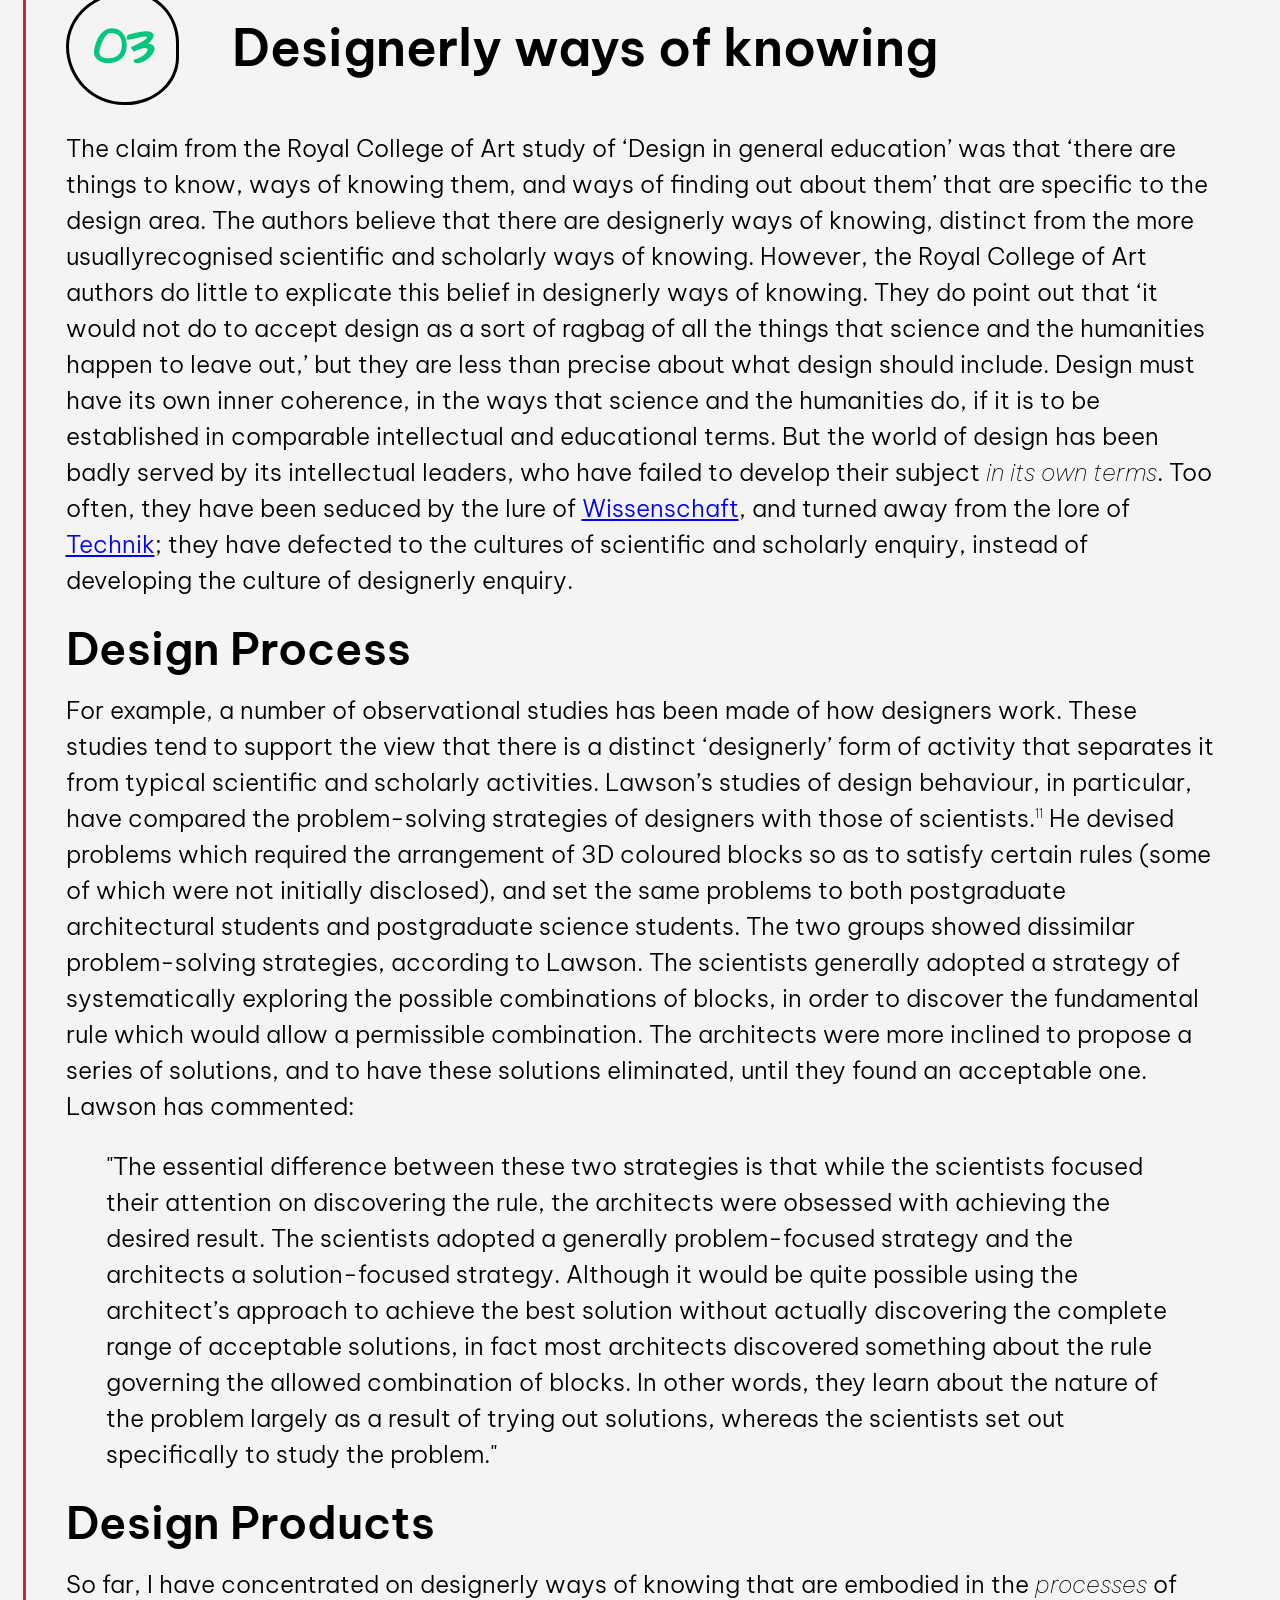
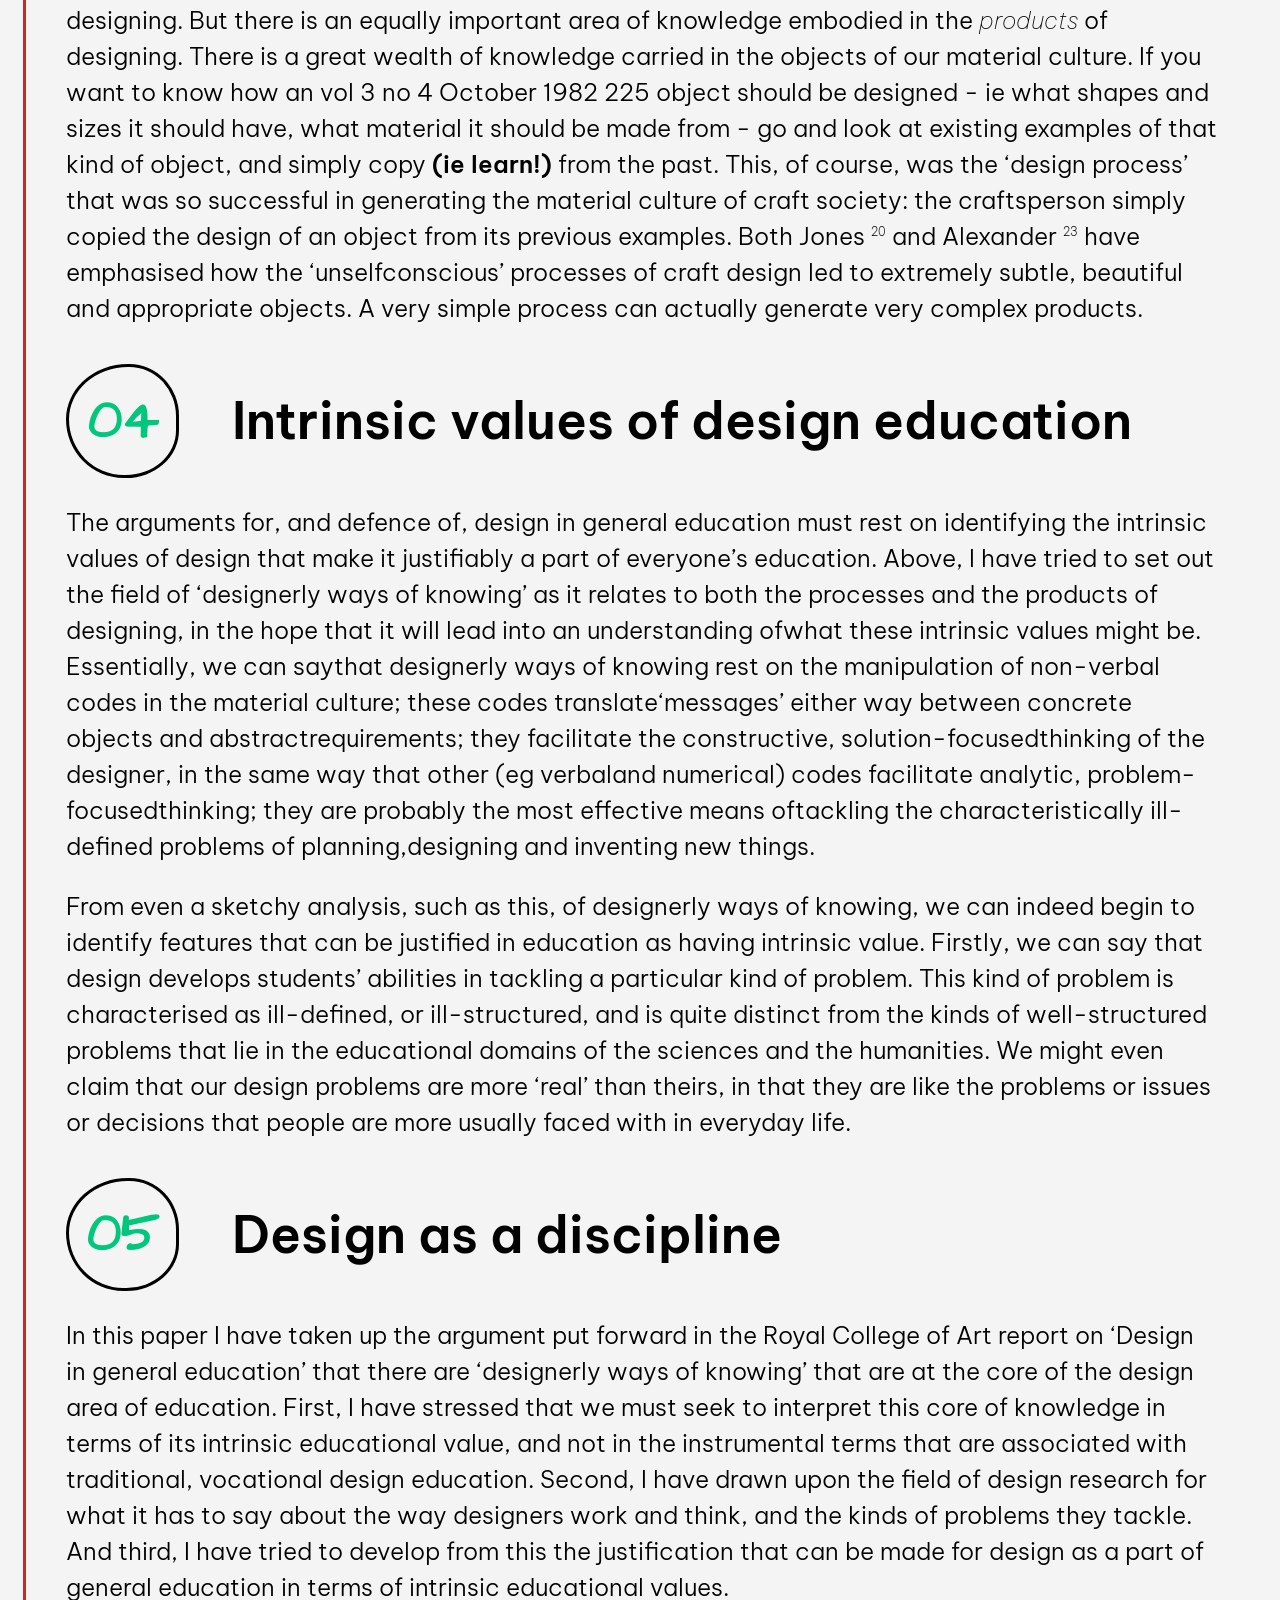
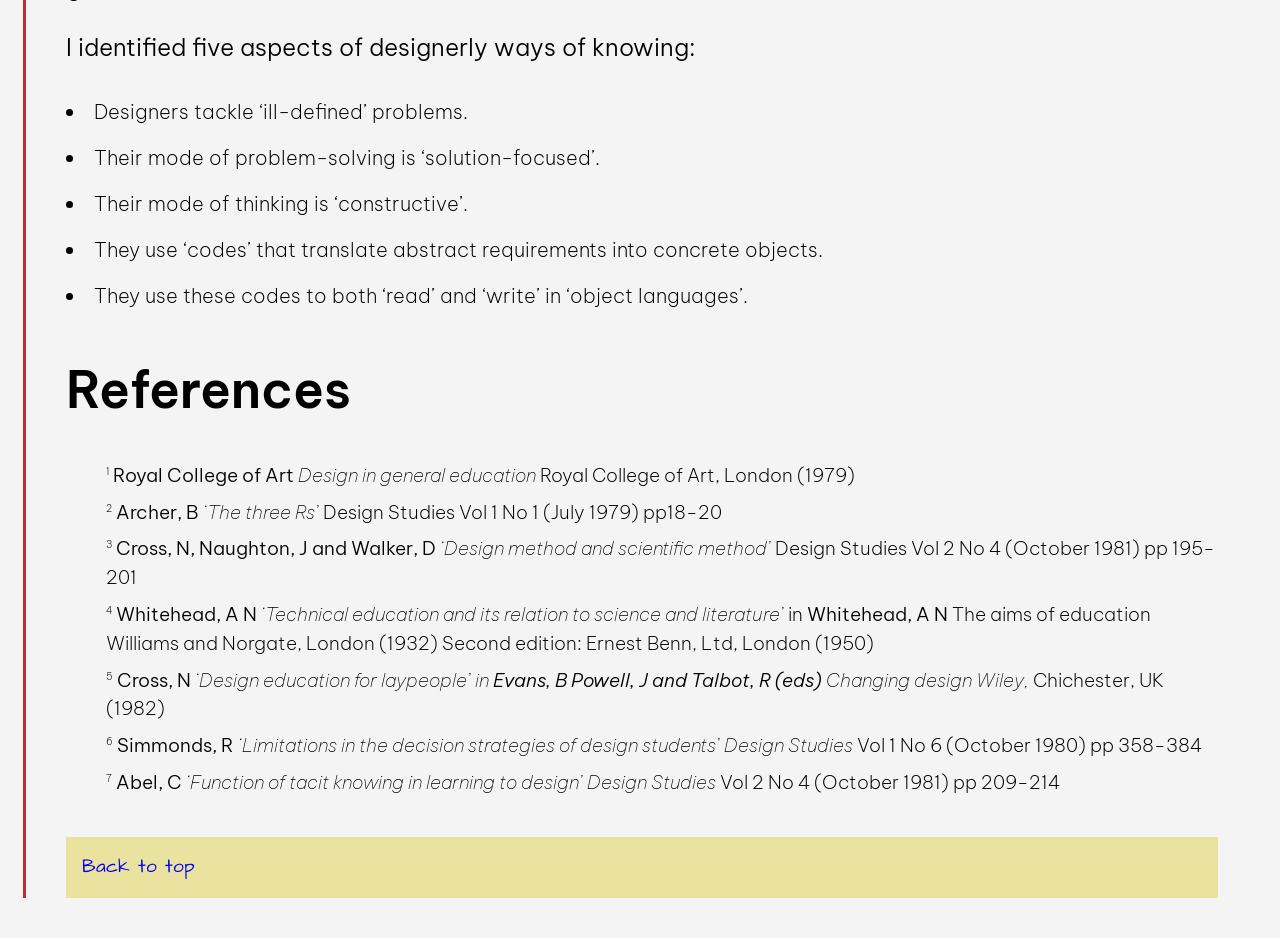
==== commit 4f931787: "Folders on the home page" ====
--- a/a1-cross/index.html
+++ b/a1-cross/index.html
@@ -100,11 +100,11 @@
 					</summary>
 					<ol class="toc">
 						<li>
-							<li><a href="#introduction">Introduction</a></li>
-							<li><a href="#general-education">Design in general education</a></li>
-							<li><a href="#knowing">Designerly ways of knowing</a></li>
-							<li><a href="#intrinsic">Intrinsic values of design education</a></li>
-							<li><a href="#discipline">Designerly as a discipline</a></li>
+							<li><a href="#introduction">01. Introduction</a></li>
+							<li><a href="#general-education">02. Design in general education</a></li>
+							<li><a href="#knowing">03. Designerly ways of knowing</a></li>
+							<li><a href="#intrinsic">04. Intrinsic values of design education</a></li>
+							<li><a href="#discipline">05. Designerly as a discipline</a></li>
 						</li>
 					</ol>
 				</details>
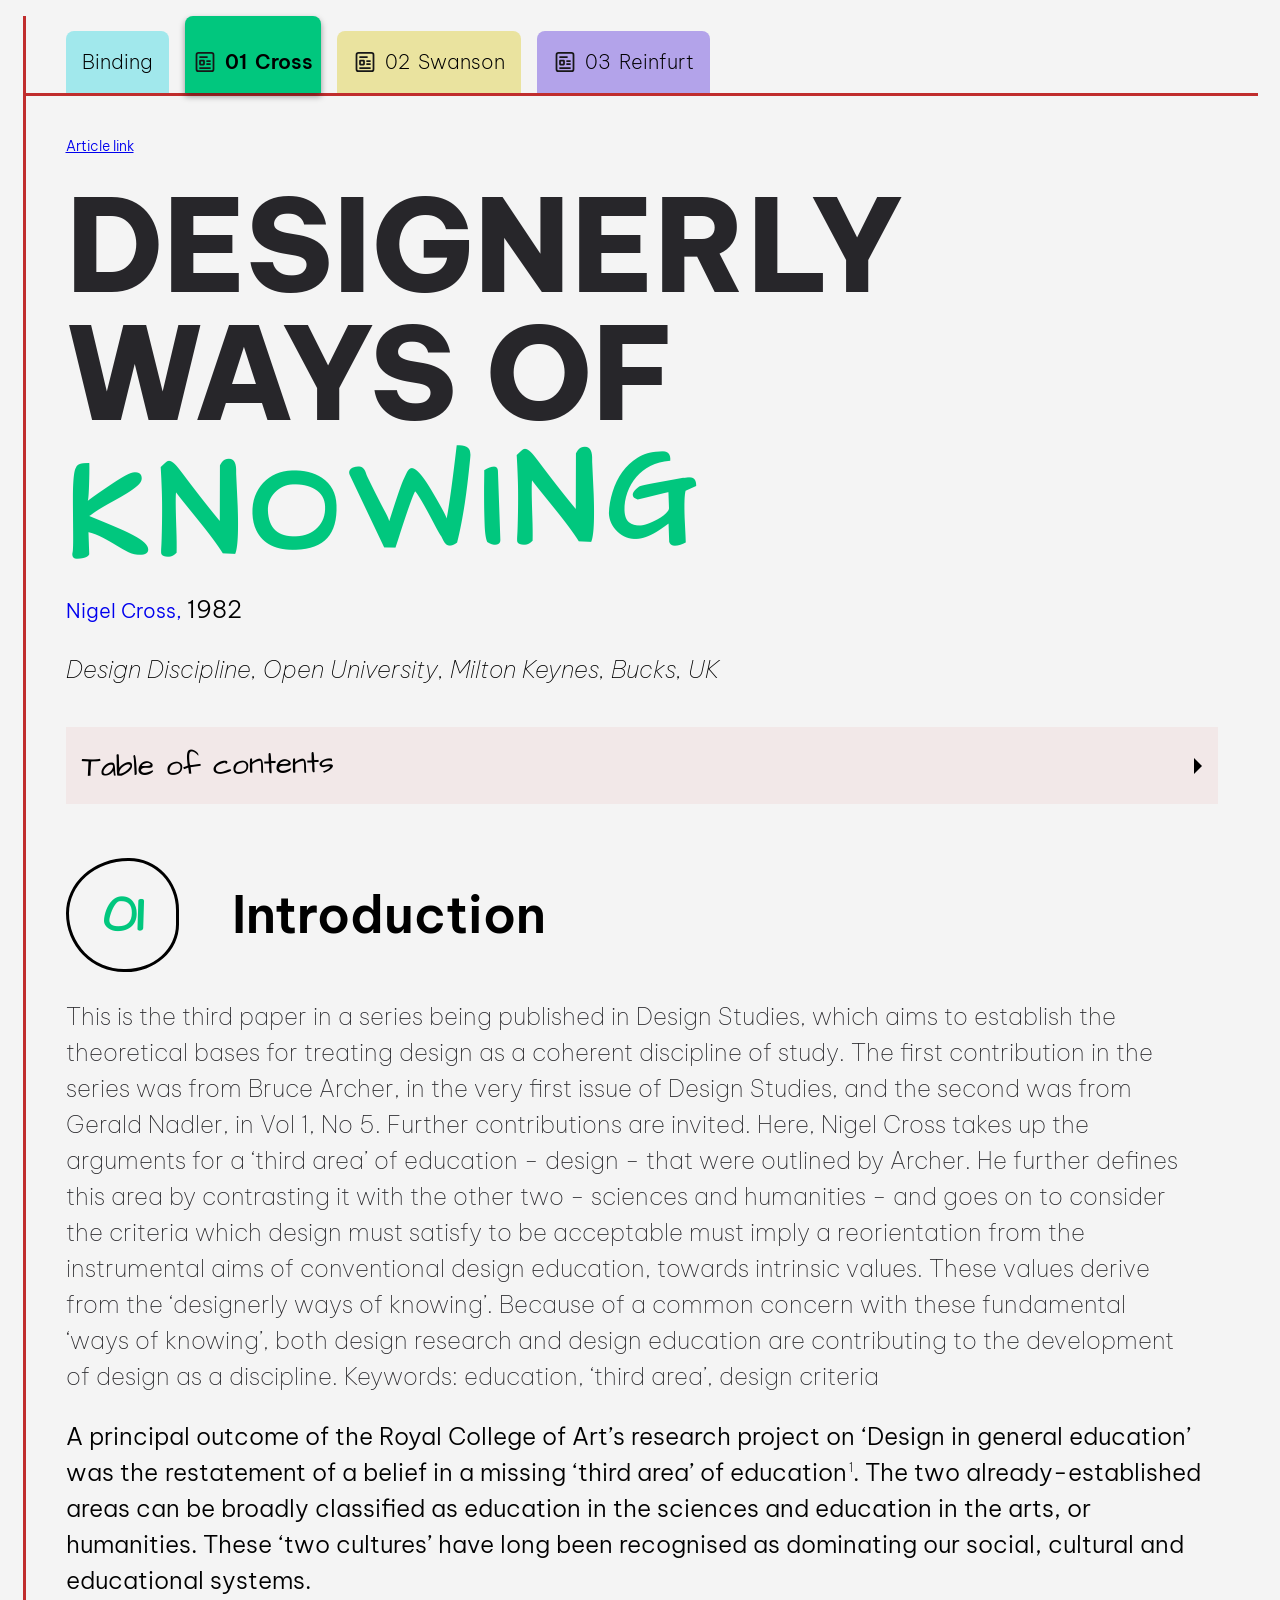
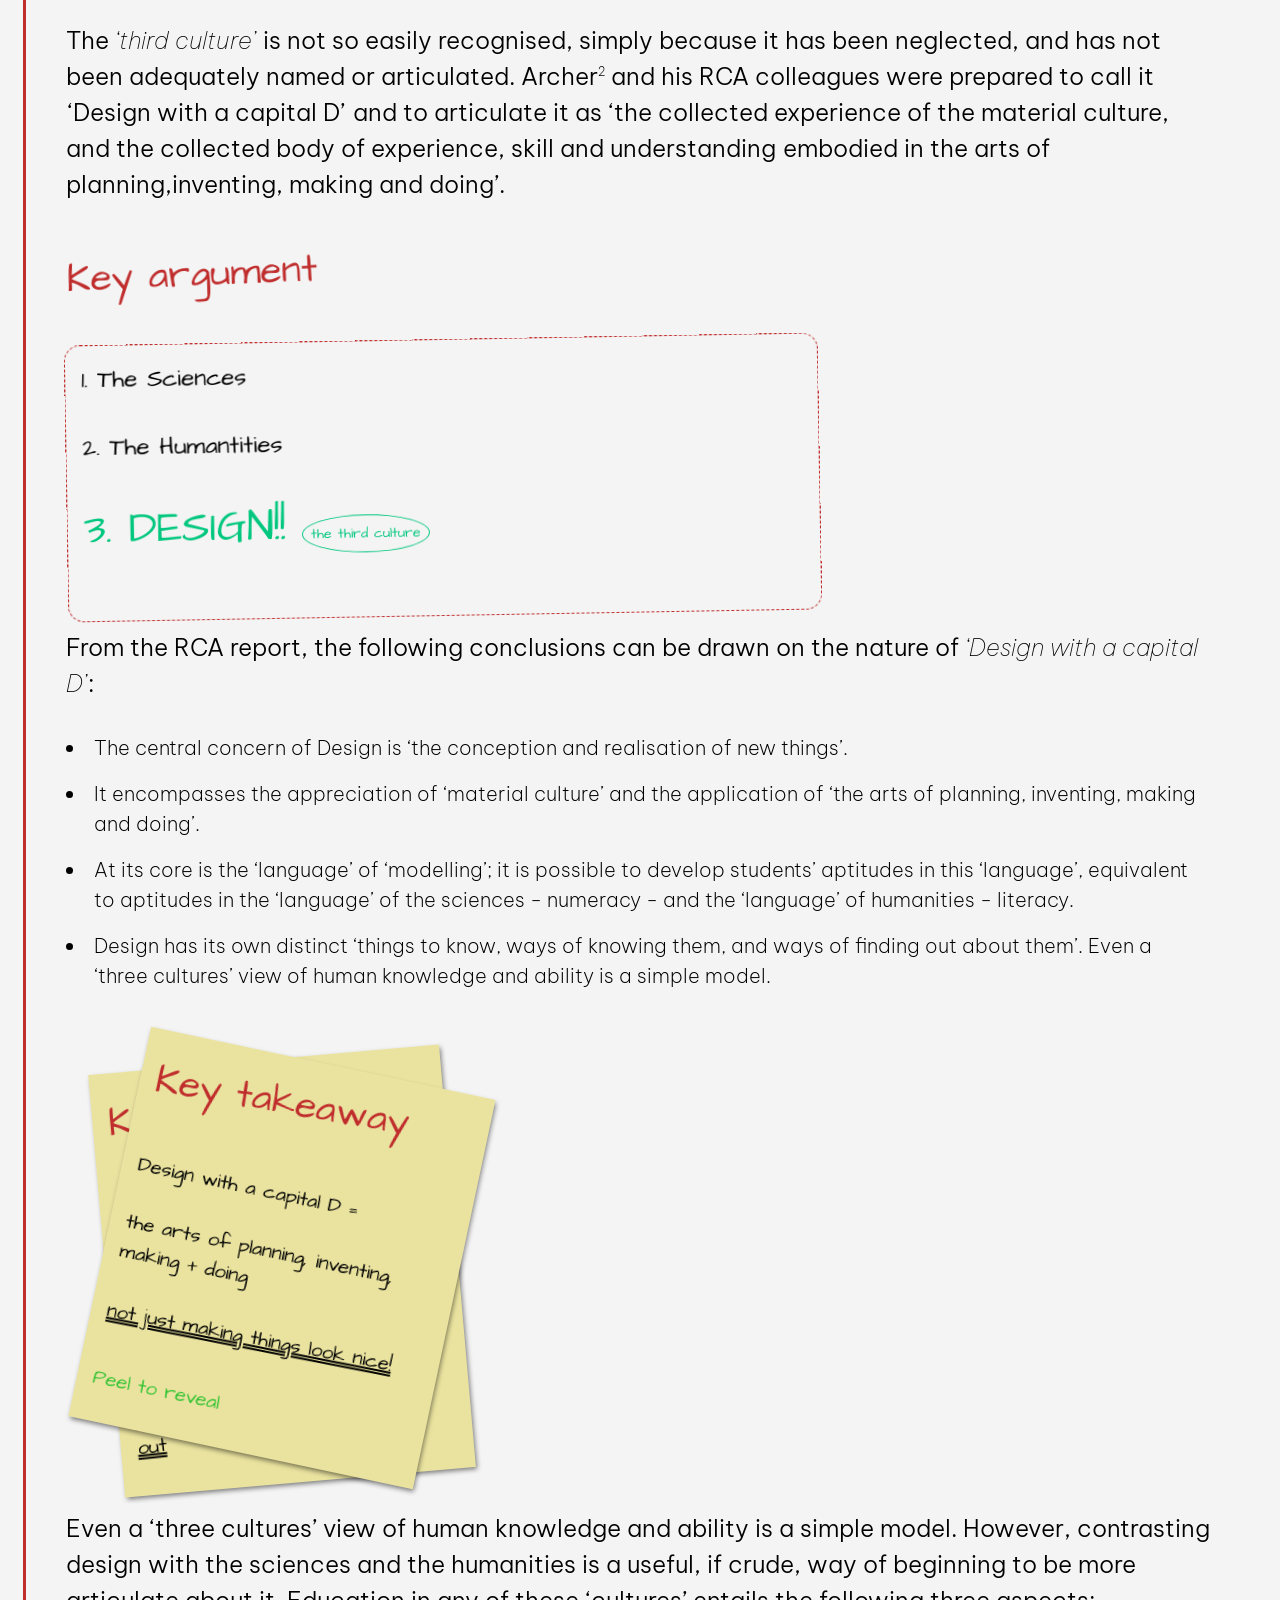
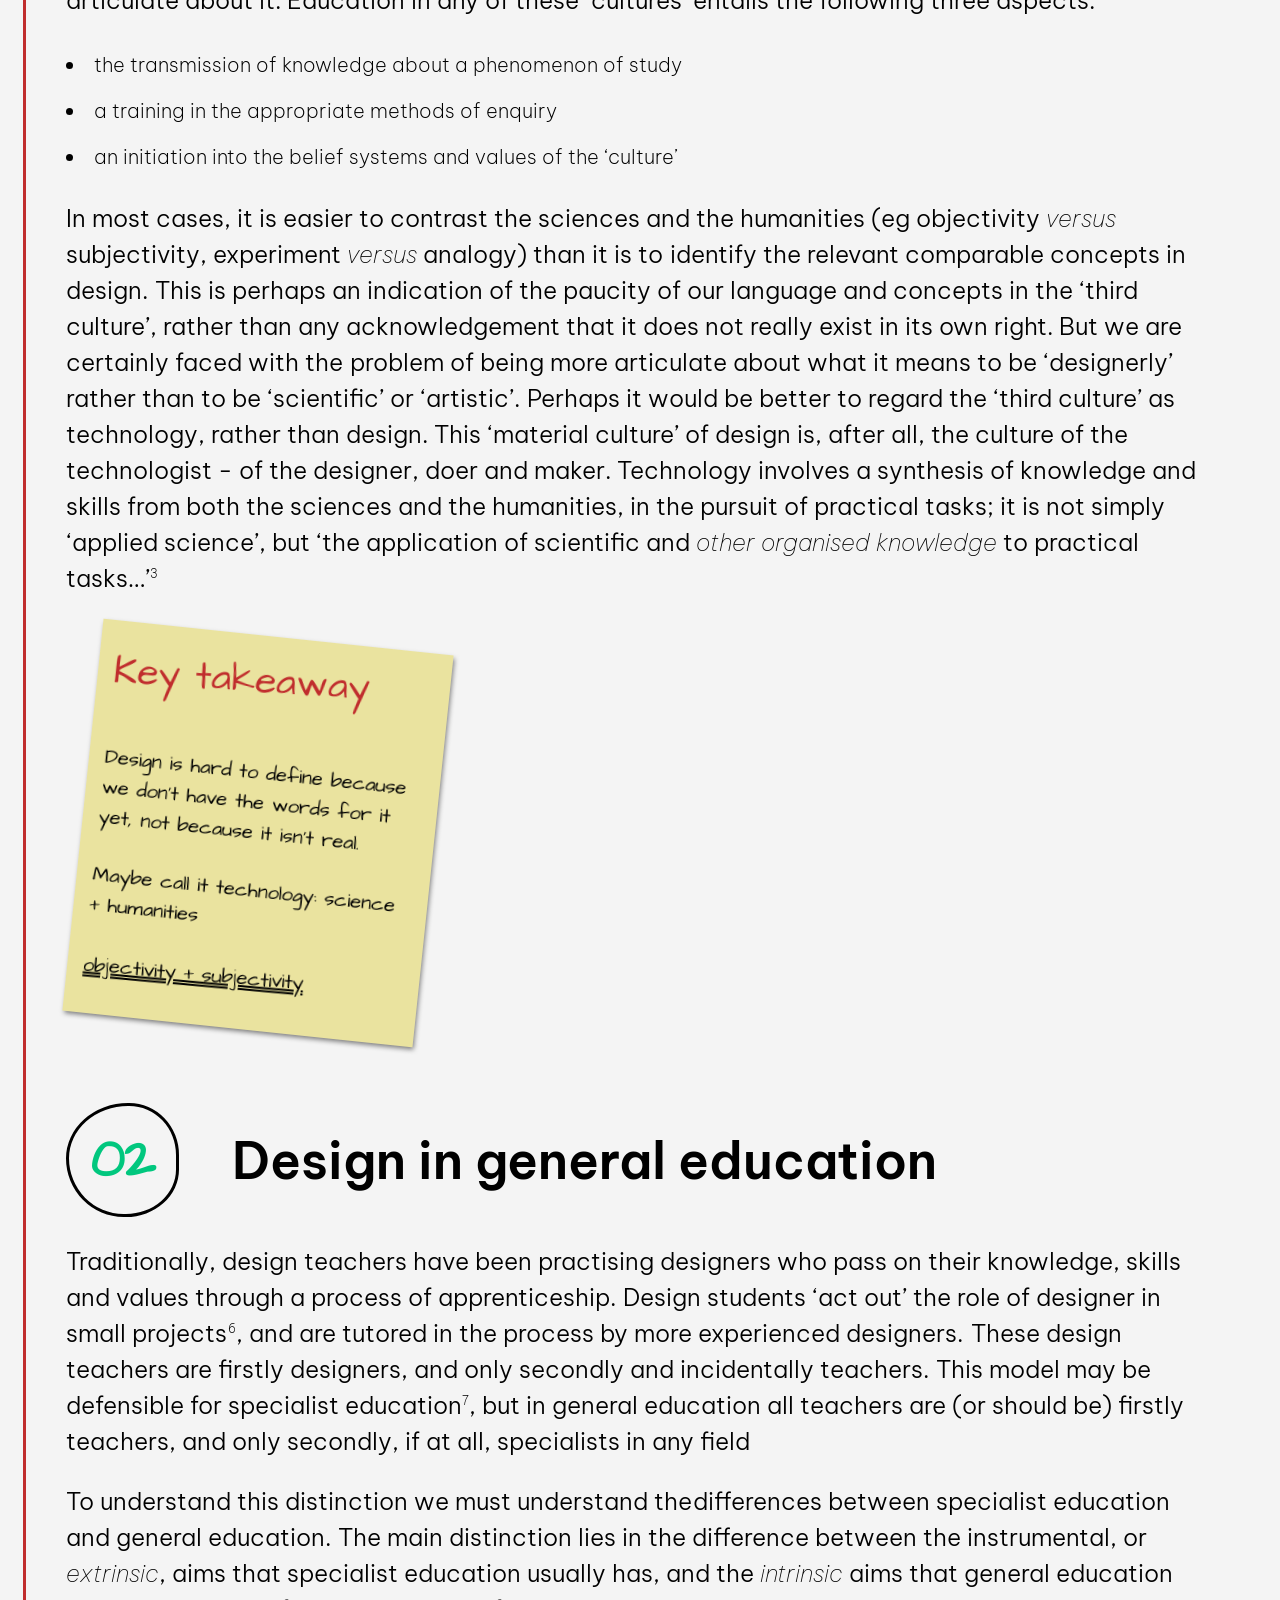
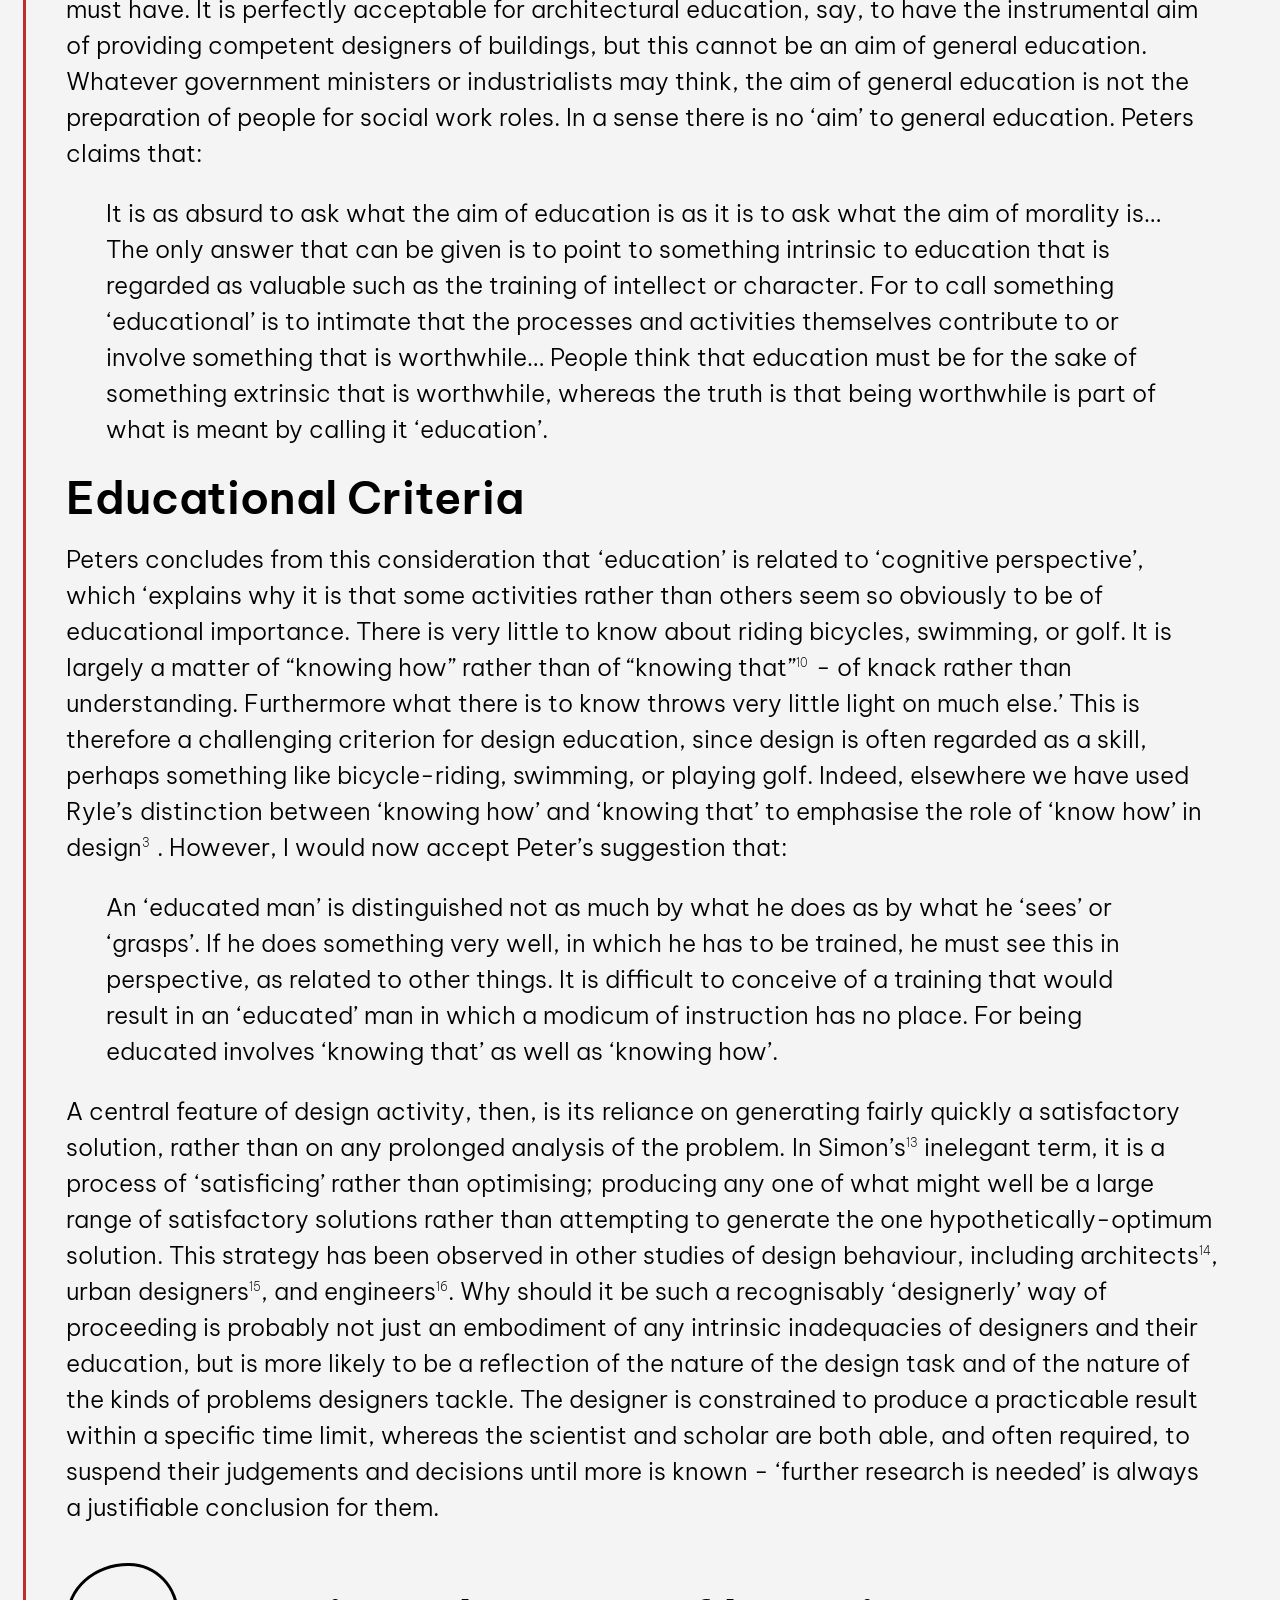
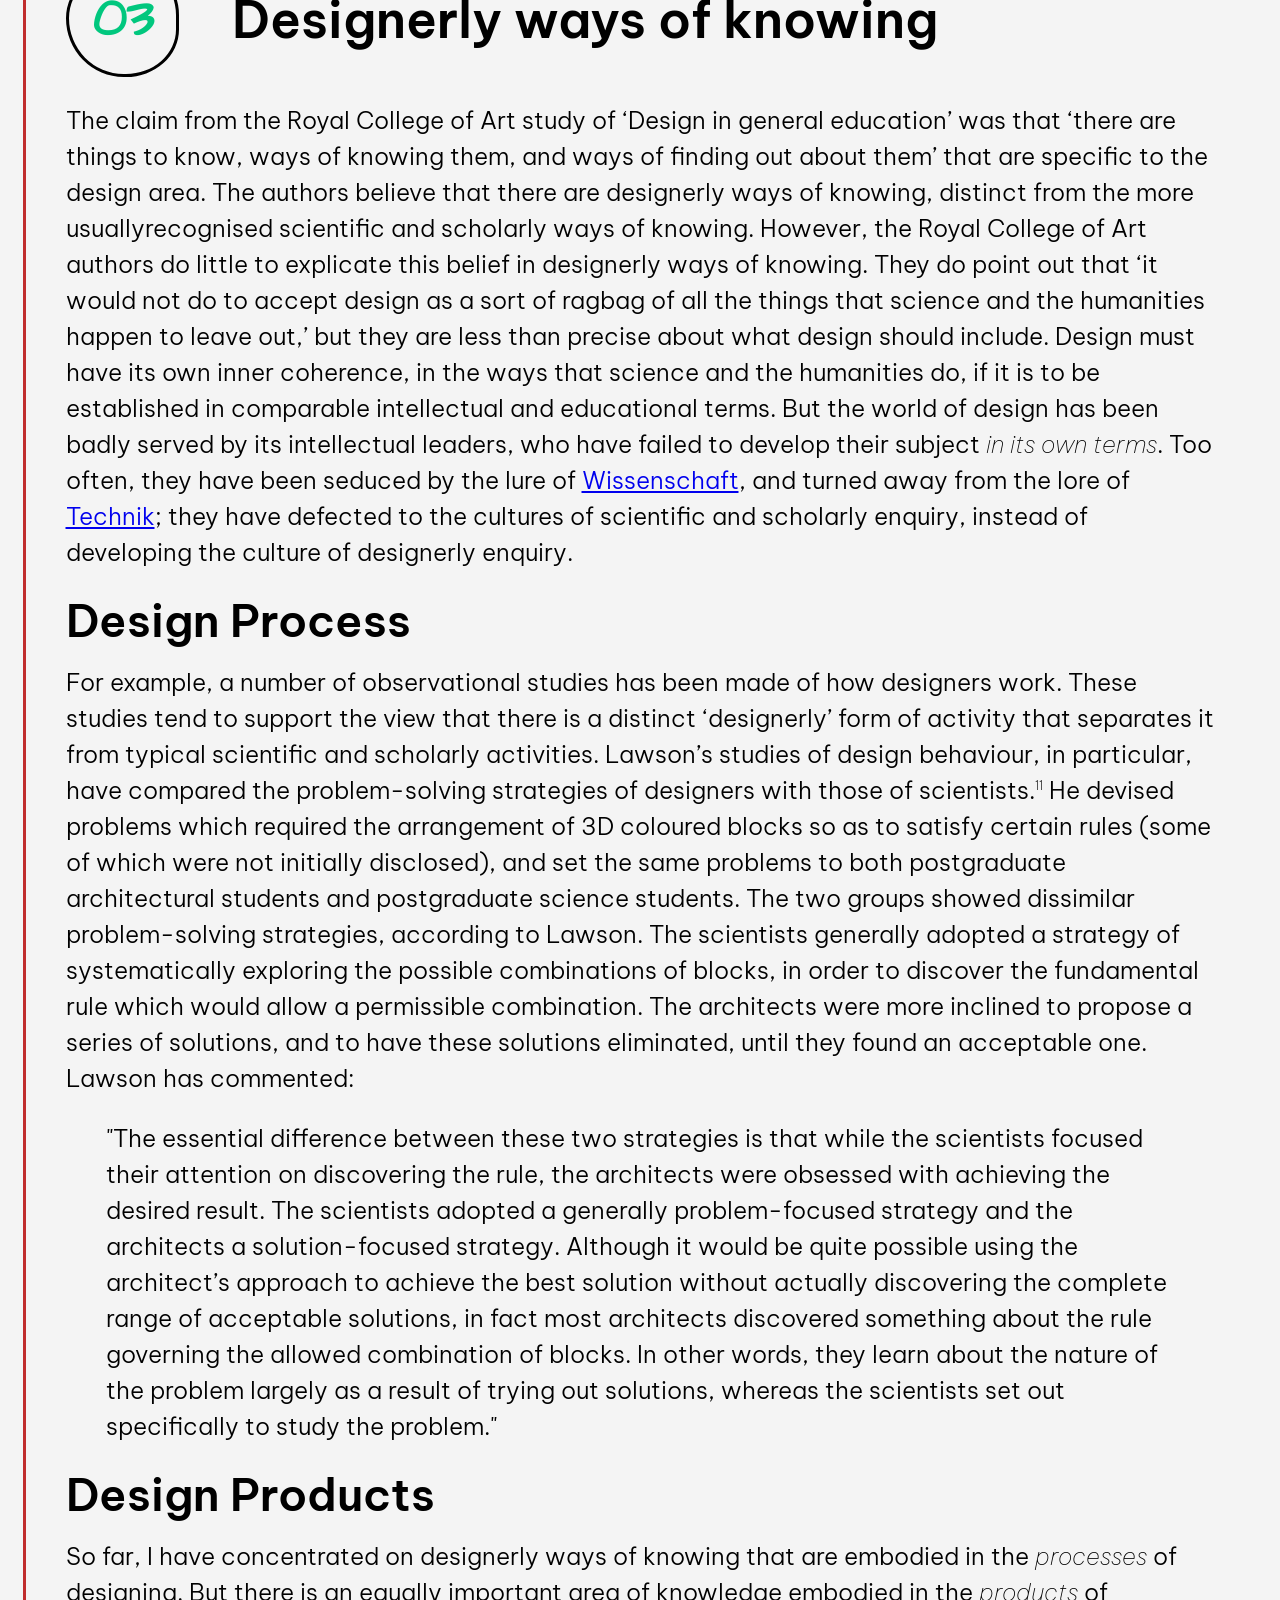
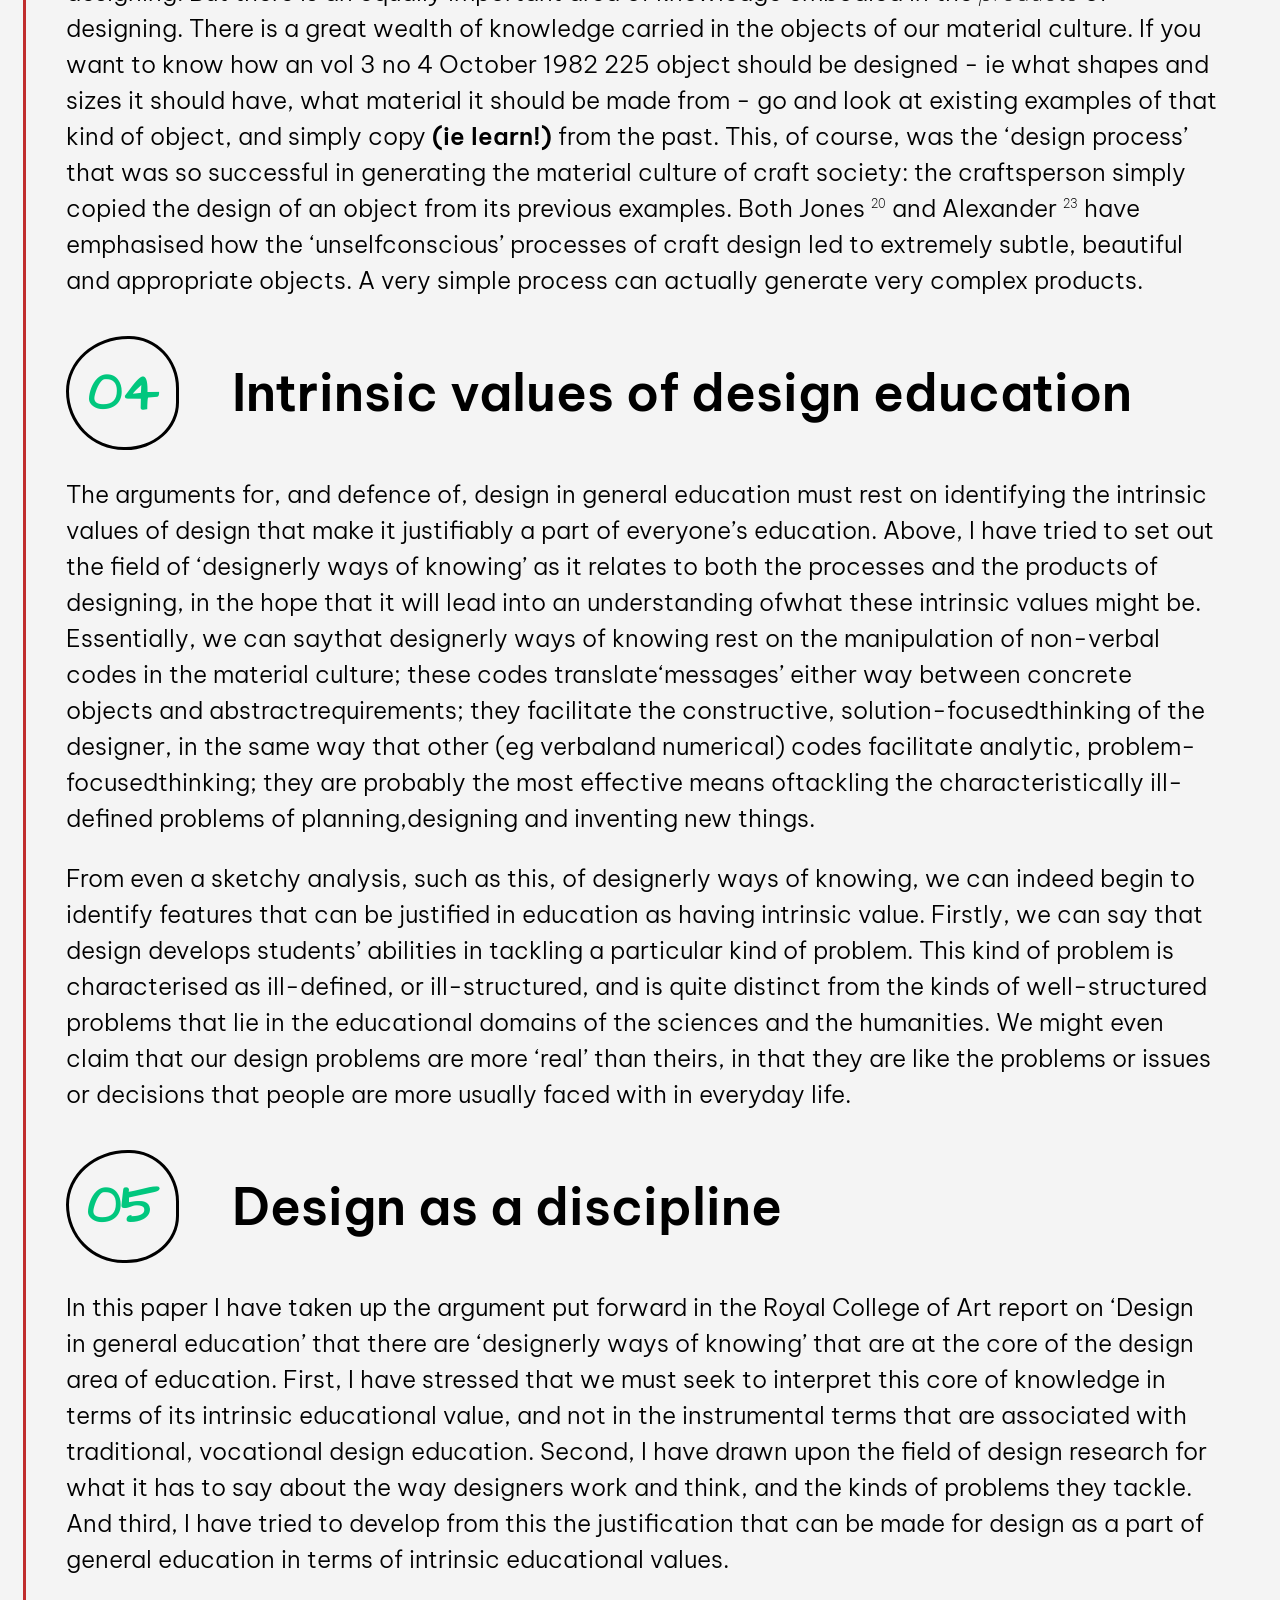
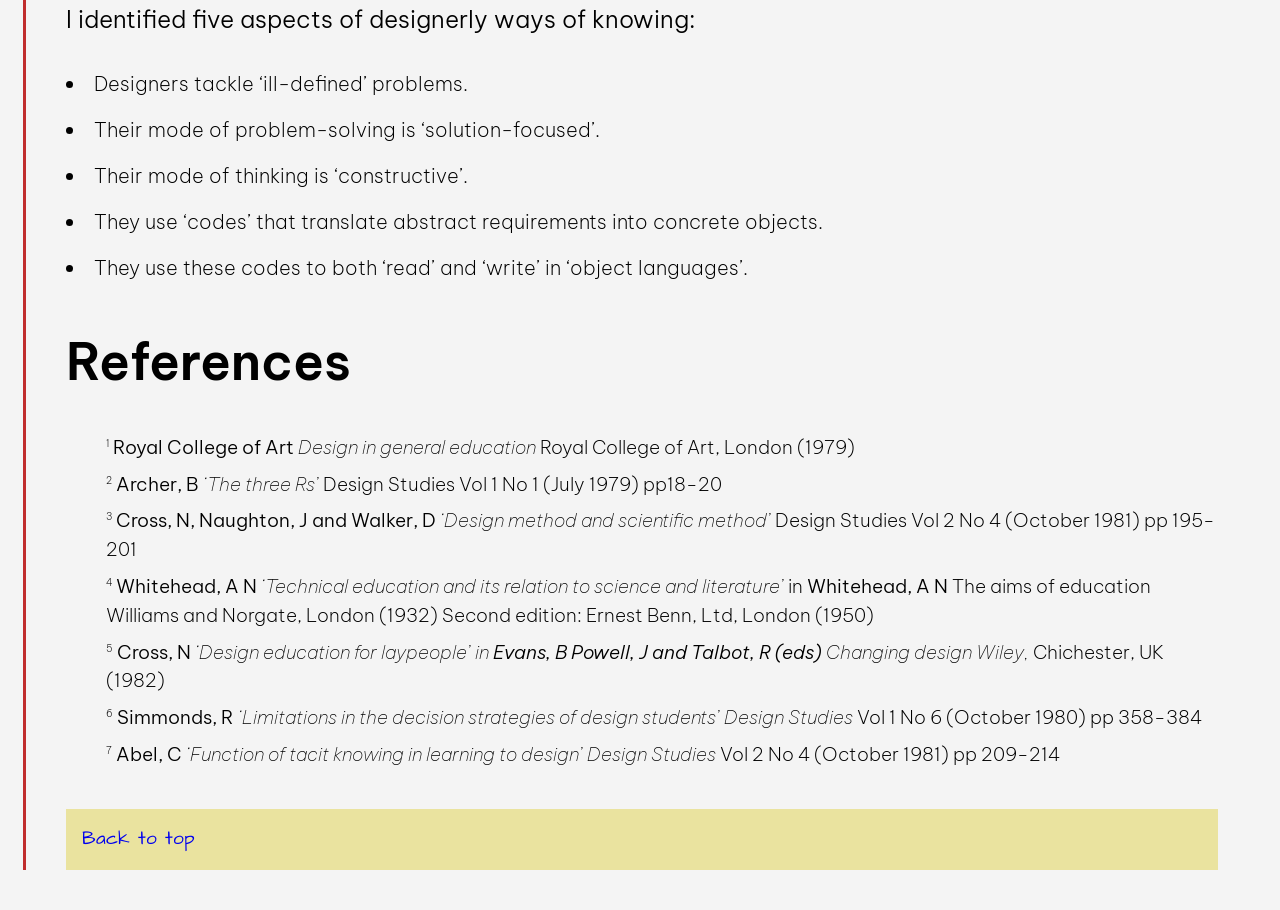
==== commit c63050b6: "Added stickies to h2's" ====
--- a/a1-cross/index.html
+++ b/a1-cross/index.html
@@ -16,6 +16,11 @@
 	</head>
 	<body>
 		<div class="holes">
+			<span class="oval"></span>
+			<span></span>
+			<span></span>
+			<span></span>
+			<span></span>
 			<span class="oval"></span>
 			<span></span>
 			<span></span>
@@ -186,9 +191,7 @@
 					</blockquote>
 				</section>
 				<section>
-					<div class="section-header">
 						<h3> Educational Criteria</h3>
-					</div>
 					<p>Peters concludes from this consideration that <mark>‘education’ is related to ‘cognitive perspective’, </mark> which ‘explains why it is that some activities rather than others seem so obviously to be of educational importance. There is very little to know about riding bicycles, swimming, or golf. It is largely a matter of <mark>“knowing how” rather than of “knowing that”<sup>10</sup></mark> - of knack rather than understanding. Furthermore what there is to know throws very little light on much else.’ This is therefore a challenging criterion for design education, since design is often regarded as a skill, perhaps something like bicycle-riding, swimming, or playing golf. Indeed, elsewhere we have used Ryle’s <mark>distinction between ‘knowing how’ and ‘knowing that’ to emphasise the role of ‘know how’ in design<sup>3</sup></mark> . However, I would now accept Peter’s suggestion that: </p>
 					<blockquote>
 						<p>An ‘educated man’ is distinguished not as much by what he does as by what he ‘sees’ or ‘grasps’. If he does something very well, in which he has to be trained, he must see this in perspective, as related to other things. It is difficult to conceive of a training that would result in an ‘educated’ man in which a modicum of instruction has no place. For being educated involves ‘knowing that’ as well as ‘knowing how’.</p>
